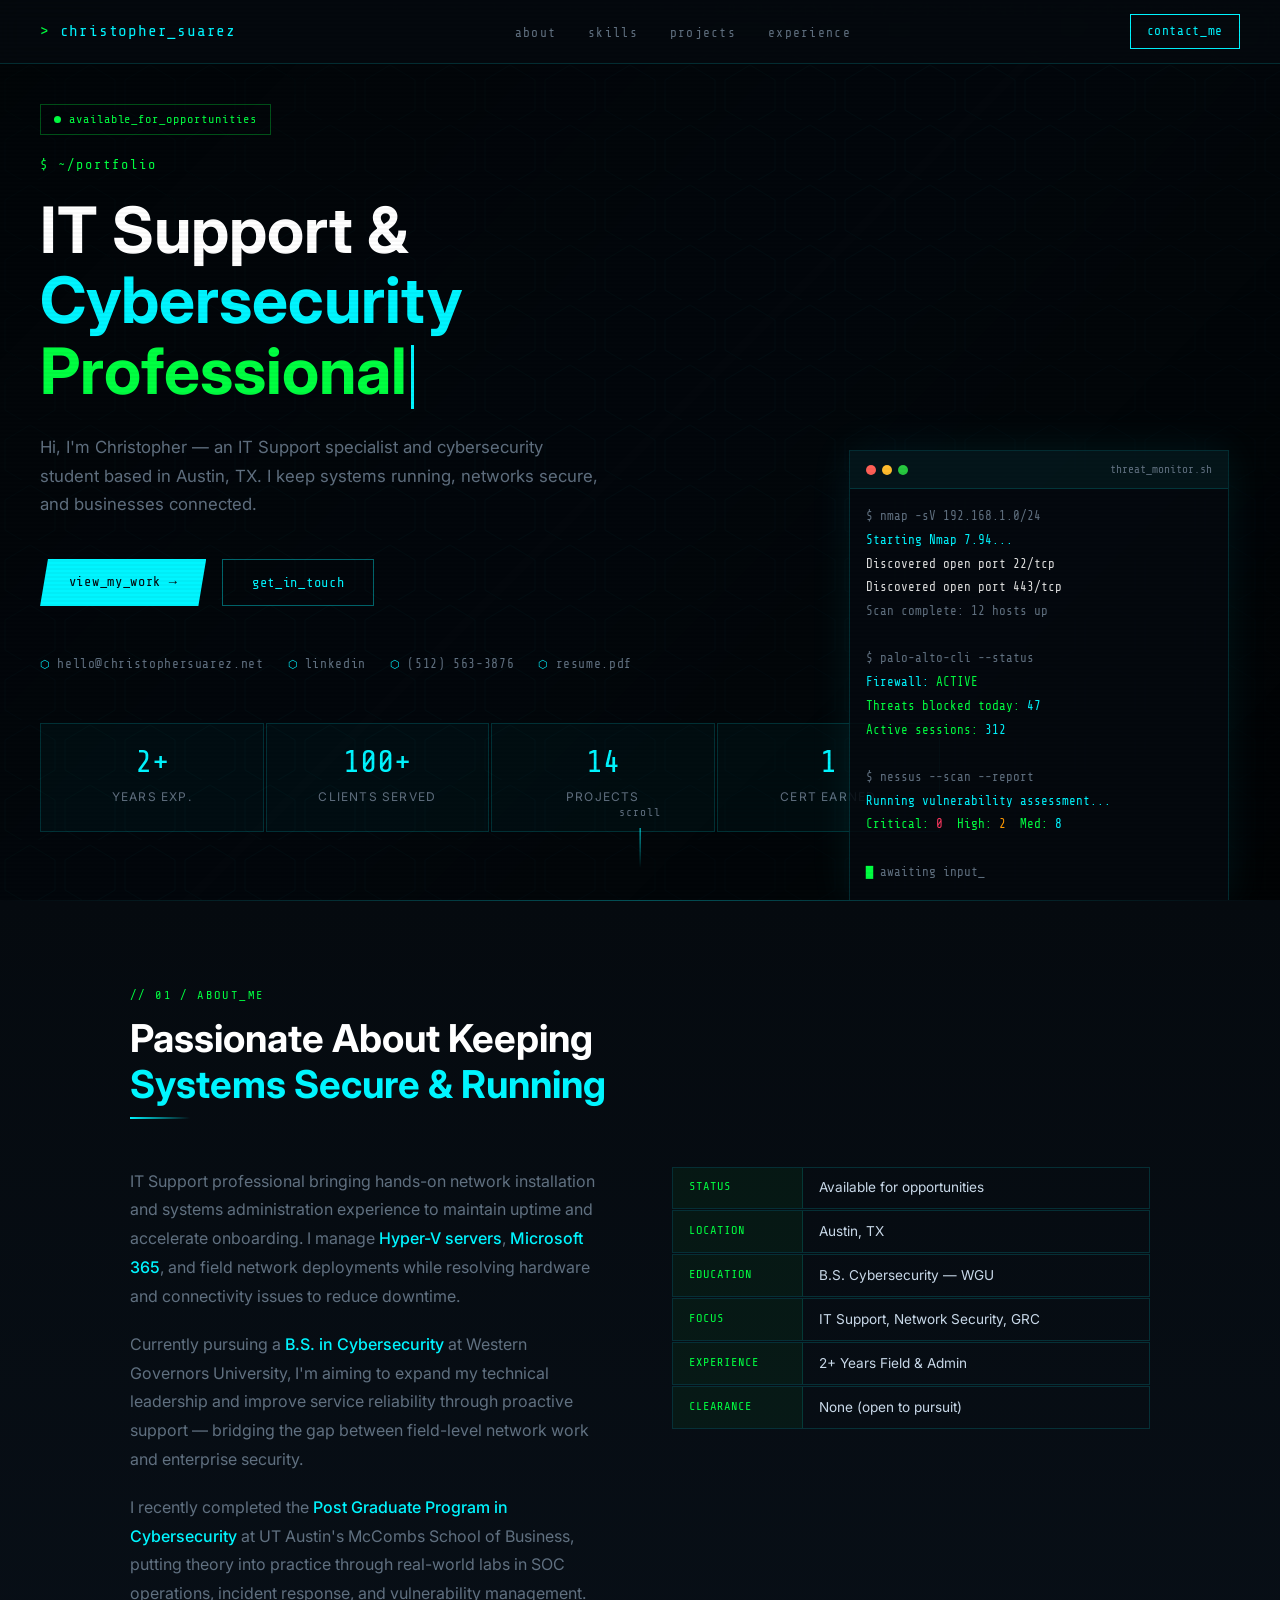
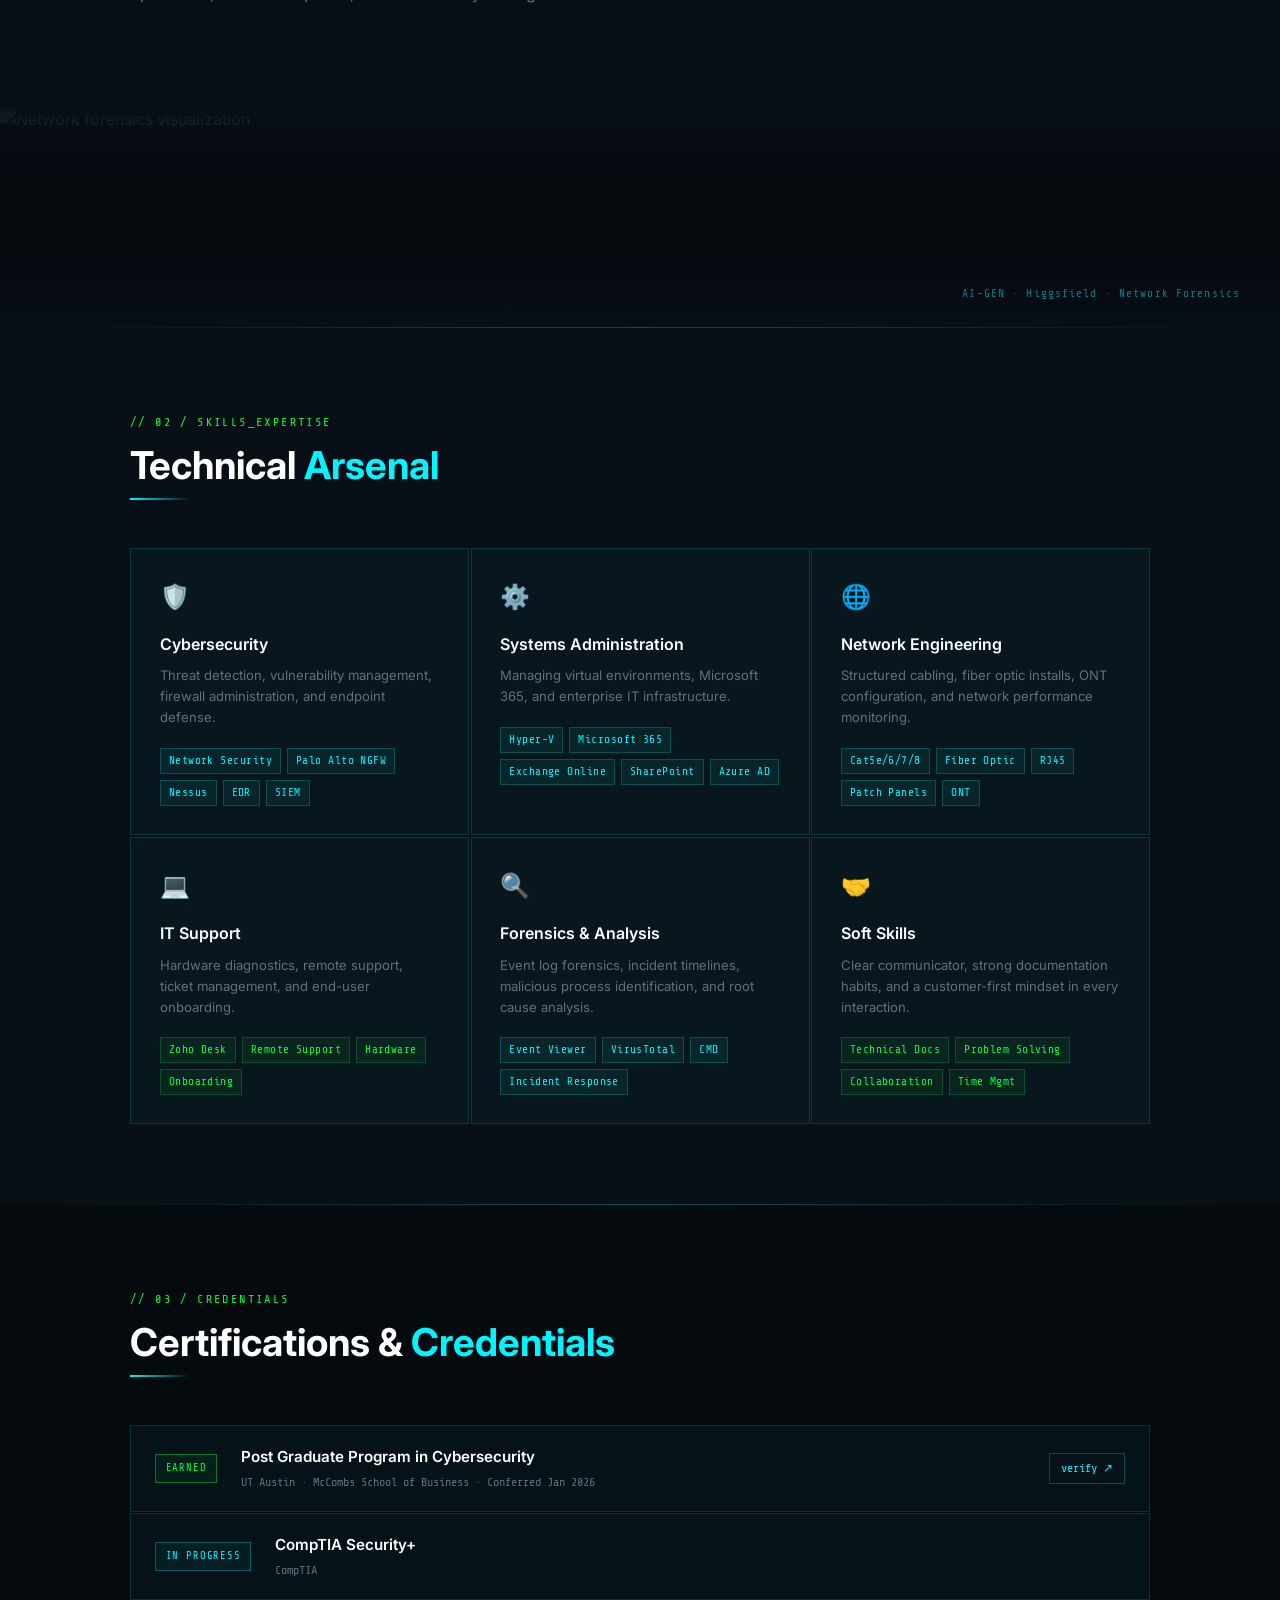
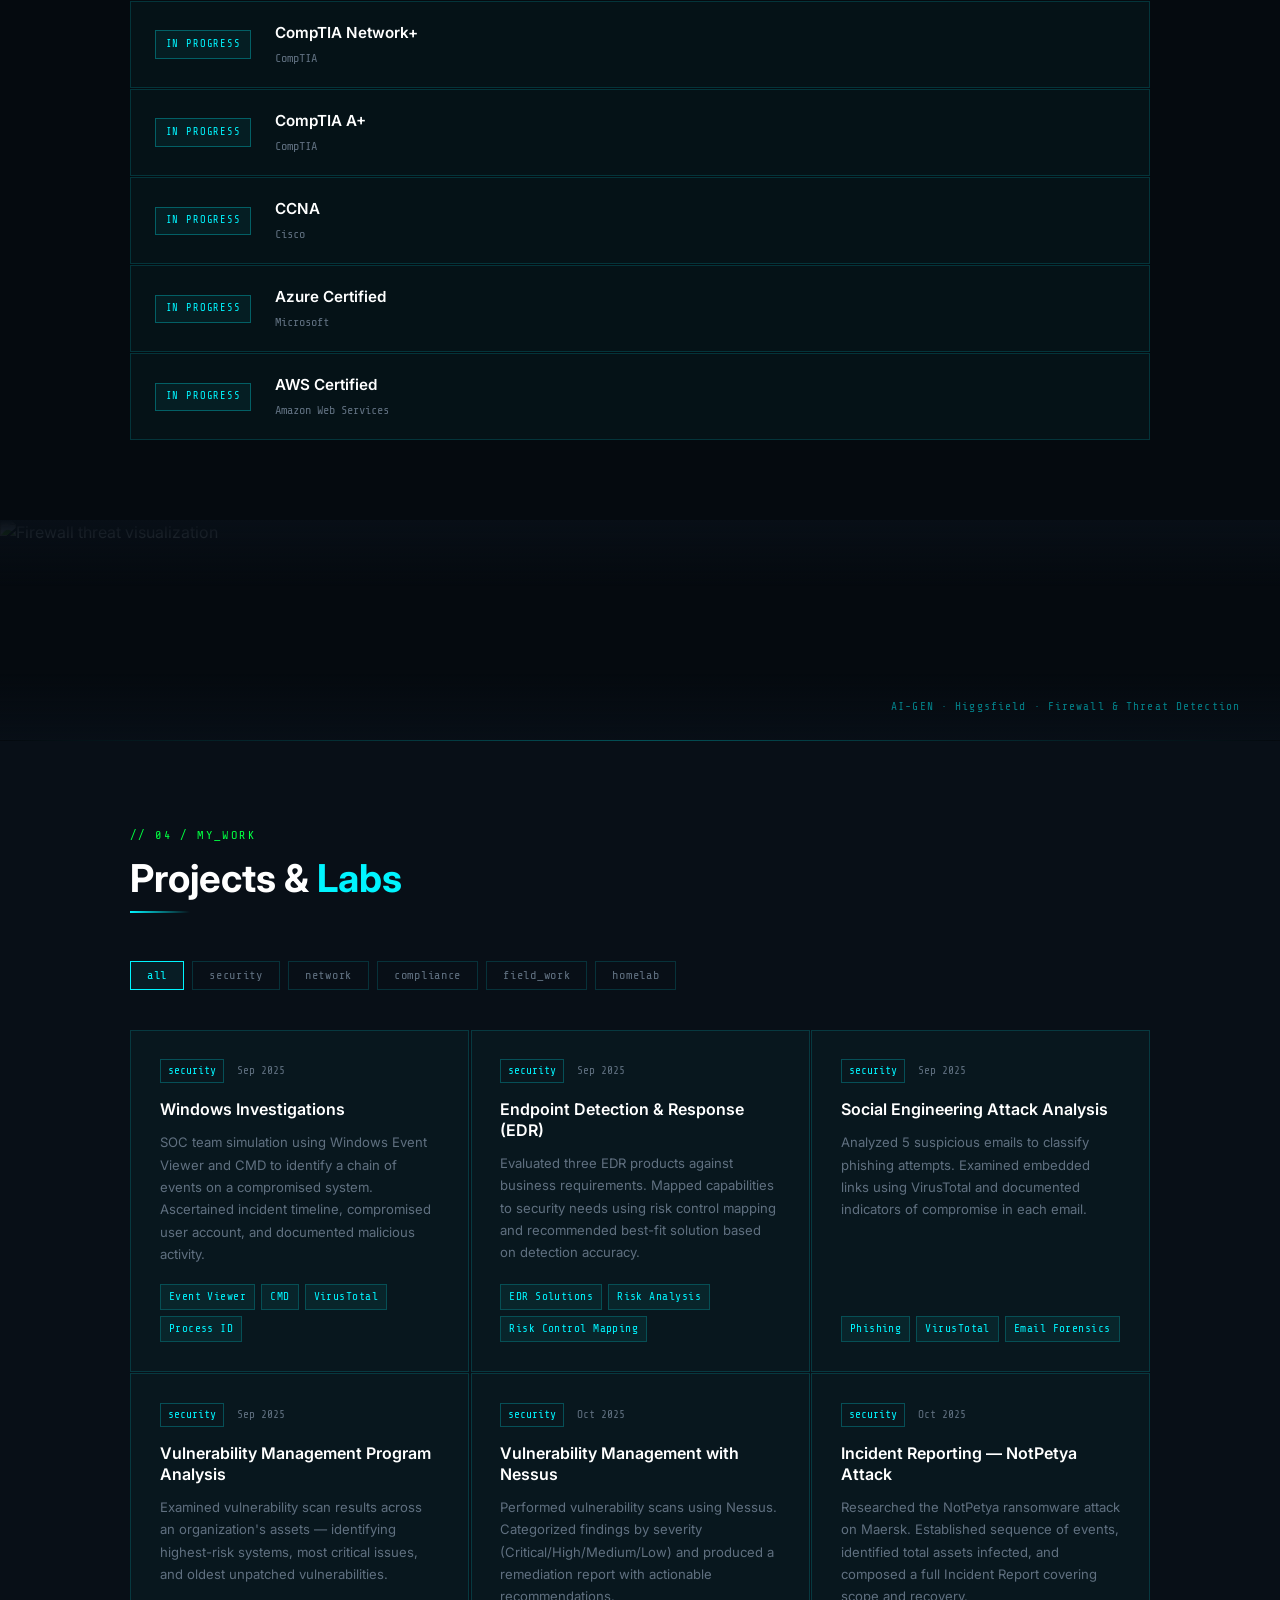
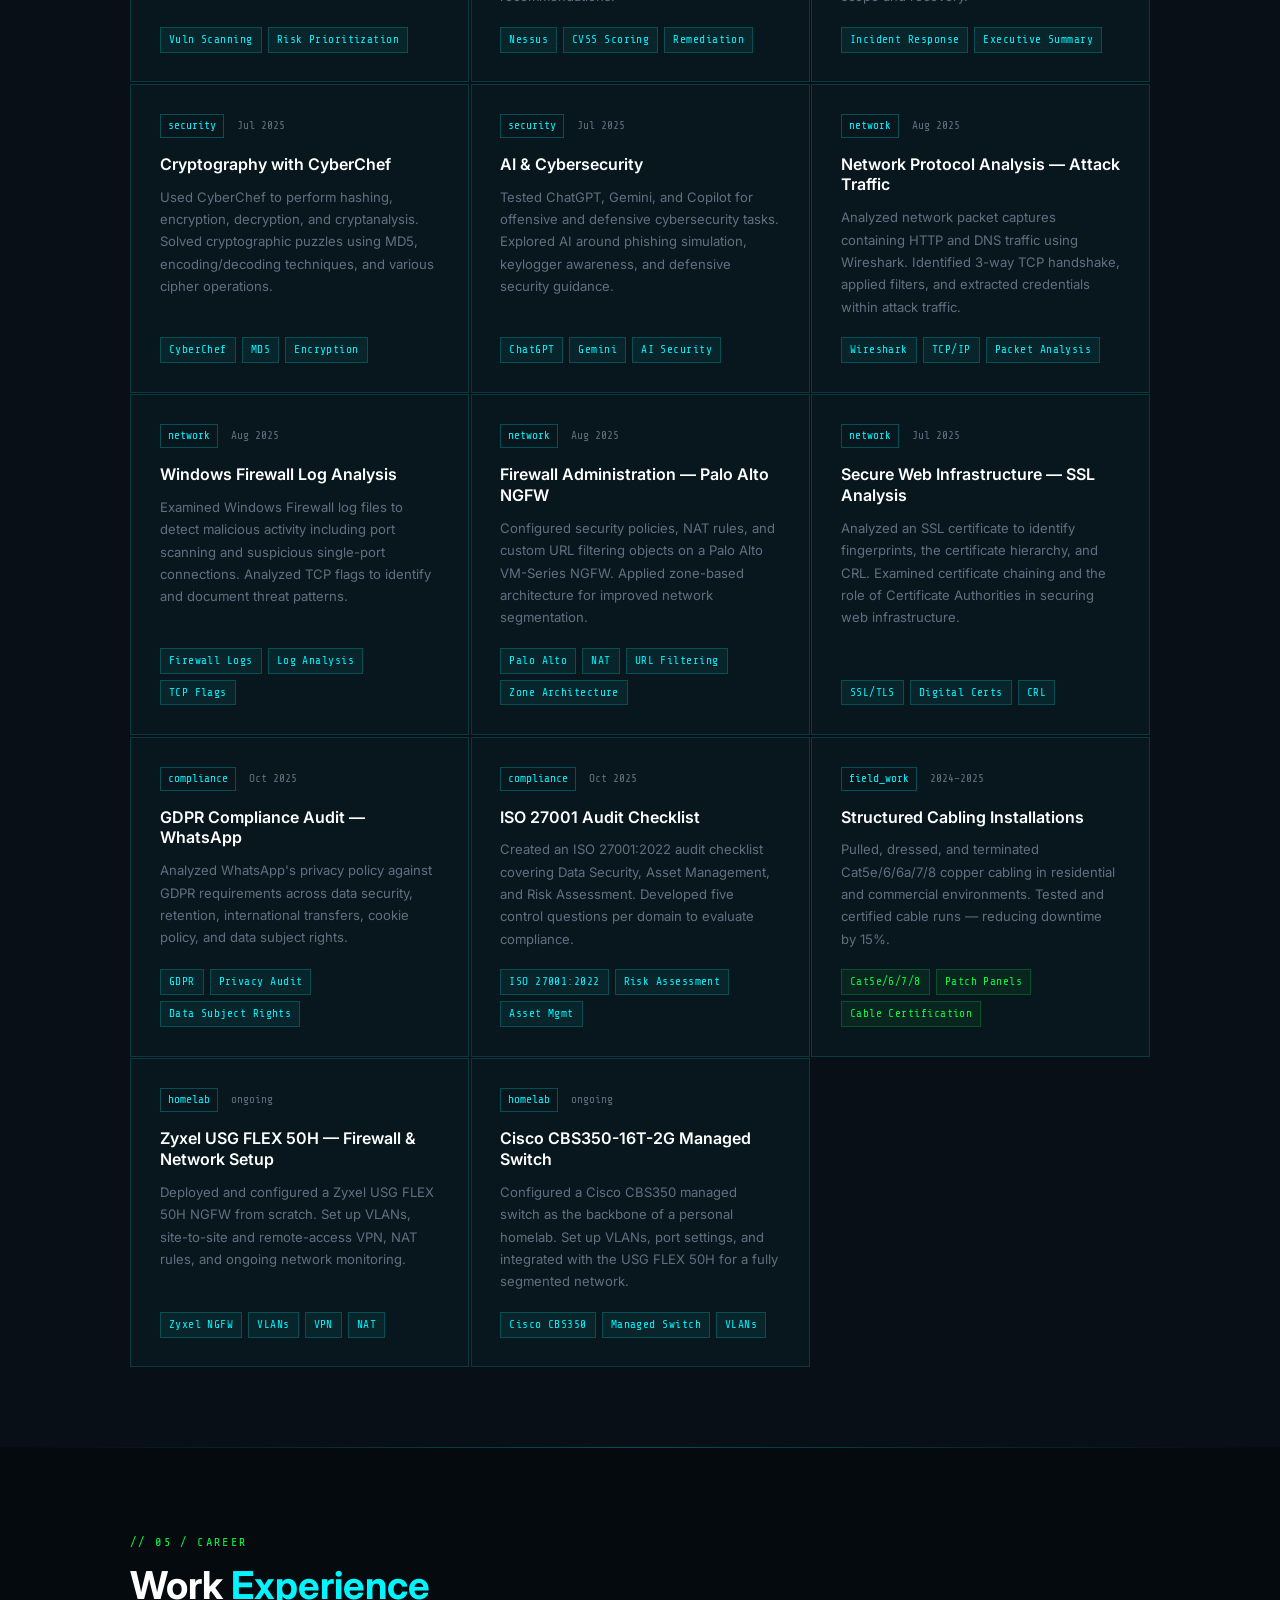
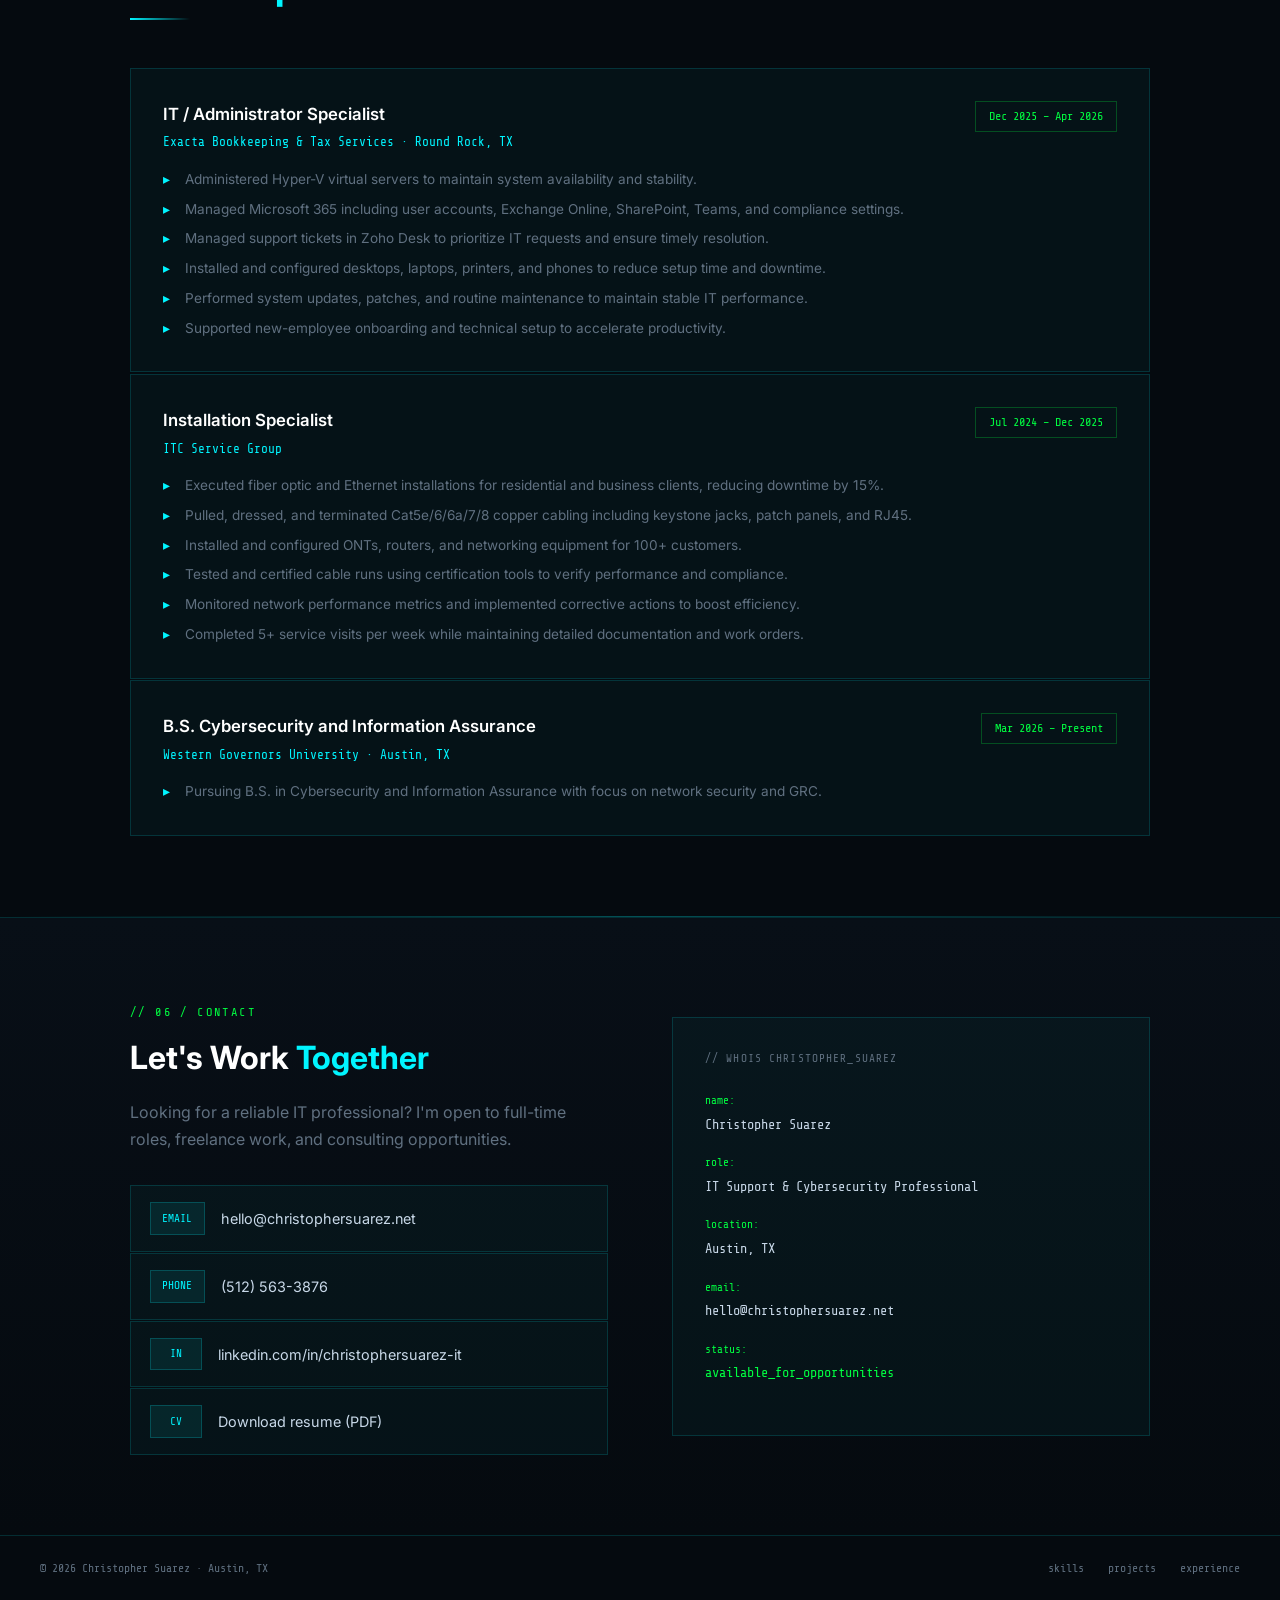
==== index.html @ 05ad4696 "Update contact info: new LinkedIn, hello@ email, phone, add resume PDF Co-Authored-By: Claude Opus 5" ====
<!DOCTYPE html>
<html lang="en">
<head>
  <meta charset="UTF-8" />
  <meta name="viewport" content="width=device-width, initial-scale=1.0" />
  <title>Christopher Suarez — IT &amp; Cybersecurity Portfolio</title>
  <link rel="preconnect" href="https://fonts.googleapis.com" />
  <link rel="preconnect" href="https://fonts.gstatic.com" crossorigin />
  <link href="https://fonts.googleapis.com/css2?family=Share+Tech+Mono&family=Inter:wght@300;400;500;600;700&display=swap" rel="stylesheet" />
  <style>
    *, *::before, *::after { box-sizing: border-box; margin: 0; padding: 0; }

    :root {
      --cyan: #00f5ff;
      --green: #00ff41;
      --red: #ff3860;
      --bg: #050a0f;
      --bg2: #080f17;
      --bg3: #0d1b2a;
      --card: rgba(0,245,255,0.03);
      --border: rgba(0,245,255,0.15);
      --border-glow: rgba(0,245,255,0.4);
      --text: #c8d8e8;
      --text-dim: #607080;
      --mono: 'Share Tech Mono', monospace;
      --sans: 'Inter', sans-serif;
    }

    html { scroll-behavior: smooth; }
    body { background: var(--bg); color: var(--text); font-family: var(--sans); line-height: 1.6; overflow-x: hidden; }

    #matrix-canvas { position: fixed; top: 0; left: 0; width: 100%; height: 100%; z-index: 0; opacity: 0.045; pointer-events: none; }

    body::after {
      content: '';
      position: fixed;
      inset: 0;
      background: repeating-linear-gradient(0deg, transparent, transparent 2px, rgba(0,0,0,0.03) 2px, rgba(0,0,0,0.03) 4px);
      pointer-events: none;
      z-index: 9999;
    }

    nav {
      position: fixed; top: 0; left: 0; right: 0; z-index: 100;
      display: flex; align-items: center; justify-content: space-between;
      padding: 0 2.5rem; height: 64px;
      background: rgba(5,10,15,0.85); backdrop-filter: blur(12px);
      border-bottom: 1px solid var(--border);
    }
    .nav-logo { font-family: var(--mono); font-size: 1rem; color: var(--cyan); text-decoration: none; letter-spacing: 0.05em; }
    .nav-logo::before { content: '> '; color: var(--green); }
    .nav-links { display: flex; gap: 2rem; list-style: none; }
    .nav-links a { font-family: var(--mono); font-size: 0.8rem; color: var(--text-dim); text-decoration: none; letter-spacing: 0.1em; transition: color 0.2s; }
    .nav-links a:hover { color: var(--cyan); }
    .nav-cta { font-family: var(--mono); font-size: 0.8rem; color: var(--cyan); border: 1px solid var(--cyan); padding: 0.4rem 1rem; text-decoration: none; transition: all 0.2s; letter-spacing: 0.05em; }
    .nav-cta:hover { background: rgba(0,245,255,0.1); box-shadow: 0 0 16px rgba(0,245,255,0.3); }

    .status-badge { display: inline-flex; align-items: center; gap: 0.5rem; font-family: var(--mono); font-size: 0.75rem; color: var(--green); border: 1px solid rgba(0,255,65,0.3); padding: 0.3rem 0.8rem; letter-spacing: 0.08em; margin-bottom: 1.2rem; }
    .status-dot { width: 7px; height: 7px; border-radius: 50%; background: var(--green); animation: pulse-green 2s infinite; }
    @keyframes pulse-green { 0%,100% { box-shadow: 0 0 0 0 rgba(0,255,65,0.7); } 50% { box-shadow: 0 0 0 6px rgba(0,255,65,0); } }

    .hero {
      position: relative; min-height: 100vh;
      display: flex; flex-direction: column; justify-content: center;
      padding: 100px 2.5rem 4rem; overflow: hidden; z-index: 1;
    }
    .hero-bg {
      position: absolute; inset: 0;
      background-image: url('https://d8j0ntlcm91z4.cloudfront.net/user_3F6H0myTOvY8y7sKel8oxzYAQbZ/hf_20260613_221251_6d0f8feb-7bb3-41f3-86b2-92da1f0f8b6d_min.webp');
      background-size: cover; background-position: center;
      filter: brightness(0.22) saturate(1.4); z-index: -1;
    }
    .hero-bg::after { content: ''; position: absolute; inset: 0; background: linear-gradient(135deg, rgba(5,10,15,0.7) 0%, rgba(0,15,30,0.4) 50%, rgba(5,10,15,0.9) 100%); }
    .hero::before {
      content: ''; position: absolute; inset: 0;
      background-image: url("data:image/svg+xml,%3Csvg width='60' height='60' xmlns='http://www.w3.org/2000/svg'%3E%3Cpath d='M30 5 L55 20 L55 50 L30 65 L5 50 L5 20 Z' fill='none' stroke='rgba(0,245,255,0.04)' stroke-width='1'/%3E%3C/svg%3E");
      background-size: 60px 60px; z-index: -1; pointer-events: none;
    }
    .hero-content { max-width: 900px; }
    .hero-pre { font-family: var(--mono); font-size: 0.85rem; color: var(--green); letter-spacing: 0.15em; margin-bottom: 1.2rem; }
    .hero-pre::before { content: '$ '; }
    .hero h1 { font-size: clamp(2.4rem, 5vw, 4.2rem); font-weight: 700; line-height: 1.1; margin-bottom: 1.5rem; color: #fff; }
    .hero h1 .accent { color: var(--cyan); }
    .hero h1 .accent2 { color: var(--green); }
    .cursor { display: inline-block; width: 3px; height: 1em; background: var(--cyan); vertical-align: middle; margin-left: 4px; animation: blink 1s step-end infinite; }
    @keyframes blink { 50% { opacity: 0; } }
    .hero-sub { font-size: 1.05rem; color: var(--text-dim); max-width: 560px; margin-bottom: 2.5rem; line-height: 1.7; }
    .hero-actions { display: flex; gap: 1rem; flex-wrap: wrap; margin-bottom: 3rem; }
    .btn-primary { display: inline-block; font-family: var(--mono); font-size: 0.85rem; color: var(--bg); background: var(--cyan); padding: 0.75rem 1.8rem; text-decoration: none; letter-spacing: 0.05em; transition: all 0.2s; clip-path: polygon(8px 0%, 100% 0%, calc(100% - 8px) 100%, 0% 100%); }
    .btn-primary:hover { background: #fff; box-shadow: 0 0 24px rgba(0,245,255,0.6); }
    .btn-secondary { display: inline-block; font-family: var(--mono); font-size: 0.85rem; color: var(--cyan); border: 1px solid var(--border-glow); padding: 0.75rem 1.8rem; text-decoration: none; letter-spacing: 0.05em; transition: all 0.2s; }
    .btn-secondary:hover { background: rgba(0,245,255,0.08); border-color: var(--cyan); box-shadow: 0 0 16px rgba(0,245,255,0.2); }
    .hero-contacts { display: flex; gap: 1.5rem; flex-wrap: wrap; }
    .hero-contacts a { font-family: var(--mono); font-size: 0.8rem; color: var(--text-dim); text-decoration: none; transition: color 0.2s; letter-spacing: 0.05em; }
    .hero-contacts a::before { content: '⬡ '; color: var(--cyan); font-size: 0.7rem; }
    .hero-contacts a:hover { color: var(--cyan); }

    .hero-terminal { position: absolute; right: 4%; top: 50%; transform: translateY(-50%); width: 380px; background: rgba(5,10,15,0.88); border: 1px solid var(--border); box-shadow: 0 0 40px rgba(0,245,255,0.08); font-family: var(--mono); font-size: 0.78rem; overflow: hidden; }
    .terminal-header { display: flex; align-items: center; gap: 6px; padding: 0.6rem 1rem; background: rgba(0,245,255,0.05); border-bottom: 1px solid var(--border); }
    .t-dot { width: 10px; height: 10px; border-radius: 50%; }
    .t-dot.red { background: #ff5f56; }
    .t-dot.yellow { background: #ffbd2e; }
    .t-dot.green { background: #27c93f; }
    .terminal-title { margin-left: auto; color: var(--text-dim); font-size: 0.7rem; }
    .terminal-body { padding: 1rem; color: var(--green); line-height: 1.9; }
    .terminal-body .dim { color: var(--text-dim); }
    .terminal-body .cyan { color: var(--cyan); }
    .terminal-body .white { color: #e0e0e0; }
    .terminal-body .red { color: var(--red); }

    .stats-row { display: flex; gap: 2px; margin: 3rem 0 0; }
    .stat { flex: 1; background: var(--card); border: 1px solid var(--border); padding: 1.4rem 1.2rem; text-align: center; position: relative; overflow: hidden; transition: all 0.3s; }
    .stat::before { content: ''; position: absolute; top: 0; left: 0; right: 0; height: 2px; background: var(--cyan); transform: scaleX(0); transition: transform 0.3s; }
    .stat:hover { border-color: var(--border-glow); box-shadow: 0 0 20px rgba(0,245,255,0.08); }
    .stat:hover::before { transform: scaleX(1); }
    .stat-num { font-family: var(--mono); font-size: 2rem; color: var(--cyan); display: block; line-height: 1; margin-bottom: 0.3rem; }
    .stat-label { font-size: 0.75rem; color: var(--text-dim); text-transform: uppercase; letter-spacing: 0.1em; }

    .scroll-hint { position: absolute; bottom: 2rem; left: 50%; transform: translateX(-50%); display: flex; flex-direction: column; align-items: center; gap: 6px; color: var(--text-dim); font-family: var(--mono); font-size: 0.7rem; letter-spacing: 0.1em; animation: float 2s ease-in-out infinite; }
    .scroll-hint::after { content: ''; width: 1px; height: 40px; background: linear-gradient(to bottom, var(--cyan), transparent); }
    @keyframes float { 0%,100% { transform: translateX(-50%) translateY(0); } 50% { transform: translateX(-50%) translateY(-6px); } }

    section { position: relative; z-index: 1; }
    .section-inner { max-width: 1100px; margin: 0 auto; padding: 5rem 2.5rem; }
    .section-label { display: inline-block; font-family: var(--mono); font-size: 0.75rem; color: var(--green); letter-spacing: 0.2em; text-transform: uppercase; margin-bottom: 0.6rem; }
    .section-label::before { content: '// '; }
    h2.section-title { font-size: clamp(1.8rem, 3vw, 2.6rem); font-weight: 700; color: #fff; margin-bottom: 0.6rem; line-height: 1.2; }
    h2.section-title .hl { color: var(--cyan); }
    .section-divider { width: 60px; height: 2px; background: linear-gradient(to right, var(--cyan), transparent); margin-bottom: 3rem; }
    .glow-line { height: 1px; background: linear-gradient(to right, transparent, var(--cyan), transparent); opacity: 0.3; }

    #about { background: linear-gradient(180deg, var(--bg) 0%, var(--bg2) 100%); }
    .about-grid { display: grid; grid-template-columns: 1fr 1fr; gap: 4rem; align-items: start; }
    .about-text p { color: var(--text-dim); margin-bottom: 1.2rem; line-height: 1.8; }
    .about-text p strong { color: var(--cyan); font-weight: 500; }
    .about-side { display: flex; flex-direction: column; gap: 1px; }
    .info-row { display: flex; border: 1px solid var(--border); overflow: hidden; transition: border-color 0.2s; }
    .info-row:hover { border-color: rgba(0,245,255,0.35); }
    .info-key { font-family: var(--mono); font-size: 0.75rem; color: var(--green); background: rgba(0,255,65,0.05); padding: 0.6rem 1rem; min-width: 130px; border-right: 1px solid var(--border); letter-spacing: 0.08em; }
    .info-val { font-size: 0.85rem; color: var(--text); padding: 0.6rem 1rem; }

    #skills { background: var(--bg2); }
    .skills-grid { display: grid; grid-template-columns: repeat(auto-fill, minmax(300px, 1fr)); gap: 1.5px; }
    .skill-card { background: var(--card); border: 1px solid var(--border); padding: 1.8rem; position: relative; overflow: hidden; transition: all 0.3s; cursor: default; }
    .skill-card:hover { border-color: rgba(0,245,255,0.35); box-shadow: 0 0 30px rgba(0,245,255,0.06); }
    .skill-icon { font-size: 1.5rem; margin-bottom: 1rem; display: block; }
    .skill-title { font-size: 1rem; font-weight: 600; color: #fff; margin-bottom: 0.5rem; }
    .skill-desc { font-size: 0.82rem; color: var(--text-dim); margin-bottom: 1.2rem; line-height: 1.6; }
    .tag-row { display: flex; flex-wrap: wrap; gap: 6px; }
    .tag { font-family: var(--mono); font-size: 0.7rem; color: var(--cyan); background: rgba(0,245,255,0.06); border: 1px solid rgba(0,245,255,0.2); padding: 3px 8px; letter-spacing: 0.04em; transition: all 0.2s; }
    .tag:hover { background: rgba(0,245,255,0.15); border-color: var(--cyan); }
    .tag.green { color: var(--green); background: rgba(0,255,65,0.06); border-color: rgba(0,255,65,0.2); }

    #certs { background: var(--bg); }
    .cert-list { display: flex; flex-direction: column; gap: 1px; }
    .cert-item { display: flex; align-items: center; gap: 1.5rem; background: var(--card); border: 1px solid var(--border); padding: 1.2rem 1.5rem; transition: all 0.2s; }
    .cert-item:hover { border-color: rgba(0,245,255,0.35); }
    .cert-badge { font-family: var(--mono); font-size: 0.65rem; padding: 0.3rem 0.6rem; border: 1px solid; letter-spacing: 0.08em; white-space: nowrap; }
    .cert-badge.earned { color: var(--green); border-color: rgba(0,255,65,0.4); background: rgba(0,255,65,0.06); }
    .cert-badge.progress { color: var(--cyan); border-color: rgba(0,245,255,0.3); background: rgba(0,245,255,0.05); }
    .cert-info { flex: 1; }
    .cert-name { font-size: 0.95rem; font-weight: 600; color: #fff; margin-bottom: 0.2rem; }
    .cert-issuer { font-family: var(--mono); font-size: 0.75rem; color: var(--text-dim); }
    .cert-link { font-family: var(--mono); font-size: 0.75rem; color: var(--cyan); text-decoration: none; border: 1px solid rgba(0,245,255,0.25); padding: 0.3rem 0.7rem; transition: all 0.2s; white-space: nowrap; }
    .cert-link:hover { background: rgba(0,245,255,0.1); box-shadow: 0 0 10px rgba(0,245,255,0.2); }

    #projects { background: var(--bg2); }
    .project-filters { display: flex; gap: 0.5rem; flex-wrap: wrap; margin-bottom: 2.5rem; }
    .filter-btn { font-family: var(--mono); font-size: 0.75rem; color: var(--text-dim); background: transparent; border: 1px solid var(--border); padding: 0.4rem 1rem; cursor: pointer; transition: all 0.2s; letter-spacing: 0.06em; }
    .filter-btn.active, .filter-btn:hover { color: var(--cyan); border-color: var(--cyan); background: rgba(0,245,255,0.06); }
    .projects-grid { display: grid; grid-template-columns: repeat(auto-fill, minmax(320px, 1fr)); gap: 1.5px; }
    .project-card { background: var(--card); border: 1px solid var(--border); padding: 1.8rem; display: flex; flex-direction: column; position: relative; overflow: hidden; transition: all 0.3s; }
    .project-card::after { content: ''; position: absolute; top: 0; left: 0; right: 0; height: 3px; background: linear-gradient(to right, var(--cyan), var(--green)); transform: scaleX(0); transform-origin: left; transition: transform 0.3s; }
    .project-card:hover { border-color: rgba(0,245,255,0.35); box-shadow: 0 8px 32px rgba(0,0,0,0.4), 0 0 20px rgba(0,245,255,0.05); transform: translateY(-2px); }
    .project-card:hover::after { transform: scaleX(1); }
    .project-meta { font-family: var(--mono); font-size: 0.7rem; color: var(--text-dim); margin-bottom: 1rem; display: flex; gap: 0.8rem; align-items: center; }
    .project-meta .cat { color: var(--cyan); border: 1px solid rgba(0,245,255,0.25); padding: 2px 7px; }
    .project-title { font-size: 1rem; font-weight: 600; color: #fff; margin-bottom: 0.7rem; line-height: 1.3; }
    .project-desc { font-size: 0.82rem; color: var(--text-dim); line-height: 1.7; flex: 1; margin-bottom: 1.2rem; }

    #experience { background: var(--bg); }
    .exp-list { display: flex; flex-direction: column; gap: 1.5px; }
    .exp-item { background: var(--card); border: 1px solid var(--border); padding: 2rem; transition: all 0.3s; }
    .exp-item:hover { border-color: rgba(0,245,255,0.3); }
    .exp-header { display: flex; justify-content: space-between; align-items: flex-start; gap: 1rem; margin-bottom: 1rem; flex-wrap: wrap; }
    .exp-role { font-size: 1.05rem; font-weight: 600; color: #fff; margin-bottom: 0.3rem; }
    .exp-company { font-family: var(--mono); font-size: 0.8rem; color: var(--cyan); }
    .exp-period { font-family: var(--mono); font-size: 0.75rem; color: var(--green); border: 1px solid rgba(0,255,65,0.25); padding: 0.3rem 0.8rem; white-space: nowrap; }
    .exp-bullets { list-style: none; display: flex; flex-direction: column; gap: 0.5rem; }
    .exp-bullets li { font-size: 0.85rem; color: var(--text-dim); padding-left: 1.4rem; position: relative; line-height: 1.6; }
    .exp-bullets li::before { content: '▸'; position: absolute; left: 0; color: var(--cyan); }

    #contact { background: linear-gradient(180deg, var(--bg2) 0%, var(--bg) 100%); border-top: 1px solid var(--border); }
    .contact-inner { display: grid; grid-template-columns: 1fr 1fr; gap: 4rem; align-items: center; }
    .contact-left h2 { font-size: 2rem; font-weight: 700; color: #fff; margin-bottom: 1rem; }
    .contact-left p { color: var(--text-dim); line-height: 1.7; margin-bottom: 2rem; }
    .contact-links { display: flex; flex-direction: column; gap: 1px; }
    .contact-link { display: flex; align-items: center; gap: 1rem; background: var(--card); border: 1px solid var(--border); padding: 1rem 1.2rem; text-decoration: none; color: var(--text); transition: all 0.2s; }
    .contact-link:hover { border-color: rgba(0,245,255,0.4); color: var(--cyan); background: rgba(0,245,255,0.04); }
    .contact-link-icon { font-family: var(--mono); font-size: 0.7rem; color: var(--cyan); background: rgba(0,245,255,0.08); border: 1px solid rgba(0,245,255,0.2); padding: 0.4rem 0.7rem; min-width: 52px; text-align: center; }
    .contact-link-text { font-size: 0.9rem; }
    .contact-right { background: var(--card); border: 1px solid var(--border); padding: 2rem; font-family: var(--mono); }
    .contact-right .cr-label { font-size: 0.7rem; color: var(--text-dim); letter-spacing: 0.1em; margin-bottom: 1.5rem; text-transform: uppercase; }
    .contact-right .cr-item { margin-bottom: 1.2rem; }
    .contact-right .cr-key { font-size: 0.7rem; color: var(--green); margin-bottom: 0.2rem; }
    .contact-right .cr-val { font-size: 0.85rem; color: var(--text); word-break: break-all; }

    footer { border-top: 1px solid var(--border); padding: 1.5rem 2.5rem; display: flex; justify-content: space-between; align-items: center; font-family: var(--mono); font-size: 0.72rem; color: var(--text-dim); position: relative; z-index: 1; flex-wrap: wrap; gap: 1rem; }
    .footer-links { display: flex; gap: 1.5rem; }
    .footer-links a { color: var(--text-dim); text-decoration: none; transition: color 0.2s; }
    .footer-links a:hover { color: var(--cyan); }

    @keyframes fadeUp { from { opacity: 0; transform: translateY(24px); } to { opacity: 1; transform: translateY(0); } }
    .fade-up { animation: fadeUp 0.6s ease both; }
    .delay-1 { animation-delay: 0.1s; }
    .delay-2 { animation-delay: 0.2s; }
    .delay-3 { animation-delay: 0.35s; }
    .delay-4 { animation-delay: 0.5s; }

    ::-webkit-scrollbar { width: 6px; }
    ::-webkit-scrollbar-track { background: var(--bg); }
    ::-webkit-scrollbar-thumb { background: rgba(0,245,255,0.2); border-radius: 3px; }
    ::-webkit-scrollbar-thumb:hover { background: rgba(0,245,255,0.4); }

    @media (max-width: 900px) {
      .hero-terminal { display: none; }
      .about-grid { grid-template-columns: 1fr; gap: 2rem; }
      .contact-inner { grid-template-columns: 1fr; gap: 2rem; }
      .nav-links { display: none; }
    }
  </style>
</head>
<body>

<canvas id="matrix-canvas"></canvas>

<nav>
  <a href="#" class="nav-logo">christopher_suarez</a>
  <ul class="nav-links">
    <li><a href="#about">about</a></li>
    <li><a href="#skills">skills</a></li>
    <li><a href="#projects">projects</a></li>
    <li><a href="#experience">experience</a></li>
  </ul>
  <a href="#contact" class="nav-cta">contact_me</a>
</nav>

<section class="hero">
  <div class="hero-bg"></div>
  <div class="hero-content">
    <div class="status-badge fade-up"><span class="status-dot"></span>available_for_opportunities</div>
    <p class="hero-pre fade-up delay-1">~/portfolio</p>
    <h1 class="fade-up delay-2">IT Support &amp;<br><span class="accent">Cybersecurity</span><br><span class="accent2">Professional</span><span class="cursor"></span></h1>
    <p class="hero-sub fade-up delay-3">Hi, I'm Christopher — an IT Support specialist and cybersecurity student based in Austin, TX. I keep systems running, networks secure, and businesses connected.</p>
    <div class="hero-actions fade-up delay-4">
      <a href="#projects" class="btn-primary">view_my_work →</a>
      <a href="#contact" class="btn-secondary">get_in_touch</a>
    </div>
    <div class="hero-contacts fade-up delay-4">
      <a href="mailto:hello@christophersuarez.net">hello@christophersuarez.net</a>
      <a href="https://linkedin.com/in/christophersuarez-it">linkedin</a>
      <a href="tel:+15125633876">(512) 563-3876</a>
      <a href="Christopher-Suarez-Resume.pdf" target="_blank">resume.pdf</a>
    </div>
    <div class="stats-row fade-up delay-4">
      <div class="stat"><span class="stat-num">2+</span><span class="stat-label">Years Exp.</span></div>
      <div class="stat"><span class="stat-num">100+</span><span class="stat-label">Clients Served</span></div>
      <div class="stat"><span class="stat-num">14</span><span class="stat-label">Projects</span></div>
      <div class="stat"><span class="stat-num">1</span><span class="stat-label">Cert Earned</span></div>
    </div>
  </div>

  <div class="hero-terminal fade-up delay-3">
    <div class="terminal-header">
      <span class="t-dot red"></span><span class="t-dot yellow"></span><span class="t-dot green"></span>
      <span class="terminal-title">threat_monitor.sh</span>
    </div>
    <div class="terminal-body">
      <div class="dim">$ nmap -sV 192.168.1.0/24</div>
      <div class="cyan">Starting Nmap 7.94...</div>
      <div class="white">Discovered open port 22/tcp</div>
      <div class="white">Discovered open port 443/tcp</div>
      <div class="dim">Scan complete: 12 hosts up</div>
      <br>
      <div class="dim">$ palo-alto-cli --status</div>
      <div class="cyan">Firewall: <span style="color:var(--green)">ACTIVE</span></div>
      <div>Threats blocked today: <span class="cyan">47</span></div>
      <div>Active sessions: <span class="cyan">312</span></div>
      <br>
      <div class="dim">$ nessus --scan --report</div>
      <div class="cyan">Running vulnerability assessment...</div>
      <div>Critical: <span class="red">0</span> &nbsp;High: <span style="color:#ff9800">2</span> &nbsp;Med: <span class="cyan">8</span></div>
      <br>
      <div style="color:var(--green)">█<span class="dim"> awaiting input_</span></div>
    </div>
  </div>

  <div class="scroll-hint">scroll</div>
</section>

<div class="glow-line"></div>

<section id="about">
  <div class="section-inner">
    <span class="section-label">01 / about_me</span>
    <h2 class="section-title">Passionate About Keeping<br><span class="hl">Systems Secure &amp; Running</span></h2>
    <div class="section-divider"></div>
    <div class="about-grid">
      <div class="about-text">
        <p>IT Support professional bringing hands-on network installation and systems administration experience to maintain uptime and accelerate onboarding. I manage <strong>Hyper-V servers</strong>, <strong>Microsoft 365</strong>, and field network deployments while resolving hardware and connectivity issues to reduce downtime.</p>
        <p>Currently pursuing a <strong>B.S. in Cybersecurity</strong> at Western Governors University, I'm aiming to expand my technical leadership and improve service reliability through proactive support — bridging the gap between field-level network work and enterprise security.</p>
        <p>I recently completed the <strong>Post Graduate Program in Cybersecurity</strong> at UT Austin's McCombs School of Business, putting theory into practice through real-world labs in SOC operations, incident response, and vulnerability management.</p>
      </div>
      <div class="about-side">
        <div class="info-row"><span class="info-key">STATUS</span><span class="info-val">Available for opportunities</span></div>
        <div class="info-row"><span class="info-key">LOCATION</span><span class="info-val">Austin, TX</span></div>
        <div class="info-row"><span class="info-key">EDUCATION</span><span class="info-val">B.S. Cybersecurity — WGU</span></div>
        <div class="info-row"><span class="info-key">FOCUS</span><span class="info-val">IT Support, Network Security, GRC</span></div>
        <div class="info-row"><span class="info-key">EXPERIENCE</span><span class="info-val">2+ Years Field &amp; Admin</span></div>
        <div class="info-row"><span class="info-key">CLEARANCE</span><span class="info-val">None (open to pursuit)</span></div>
      </div>
    </div>
  </div>
</section>

<!-- AI-GENERATED IMAGE ACCENT STRIP -->
<div style="position:relative;z-index:1;height:220px;overflow:hidden;">
  <img src="https://d8j0ntlcm91z4.cloudfront.net/user_3F6H0myTOvY8y7sKel8oxzYAQbZ/hf_20260613_221323_d515a362-e128-46a1-8b13-4c85dee6adbe_min.webp" alt="Network forensics visualization" style="width:100%;height:100%;object-fit:cover;filter:brightness(0.4) saturate(1.3);" />
  <div style="position:absolute;inset:0;background:linear-gradient(to bottom,var(--bg2) 0%,transparent 30%,transparent 70%,var(--bg2) 100%);"></div>
  <div style="position:absolute;bottom:1.5rem;right:2.5rem;font-family:var(--mono);font-size:0.7rem;color:rgba(0,245,255,0.5);letter-spacing:0.1em;">AI-GEN · Higgsfield · Network Forensics</div>
</div>

<div class="glow-line"></div>

<section id="skills">
  <div class="section-inner">
    <span class="section-label">02 / skills_expertise</span>
    <h2 class="section-title">Technical <span class="hl">Arsenal</span></h2>
    <div class="section-divider"></div>
    <div class="skills-grid">
      <div class="skill-card"><span class="skill-icon">🛡️</span><div class="skill-title">Cybersecurity</div><div class="skill-desc">Threat detection, vulnerability management, firewall administration, and endpoint defense.</div><div class="tag-row"><span class="tag">Network Security</span><span class="tag">Palo Alto NGFW</span><span class="tag">Nessus</span><span class="tag">EDR</span><span class="tag">SIEM</span></div></div>
      <div class="skill-card"><span class="skill-icon">⚙️</span><div class="skill-title">Systems Administration</div><div class="skill-desc">Managing virtual environments, Microsoft 365, and enterprise IT infrastructure.</div><div class="tag-row"><span class="tag">Hyper-V</span><span class="tag">Microsoft 365</span><span class="tag">Exchange Online</span><span class="tag">SharePoint</span><span class="tag">Azure AD</span></div></div>
      <div class="skill-card"><span class="skill-icon">🌐</span><div class="skill-title">Network Engineering</div><div class="skill-desc">Structured cabling, fiber optic installs, ONT configuration, and network performance monitoring.</div><div class="tag-row"><span class="tag">Cat5e/6/7/8</span><span class="tag">Fiber Optic</span><span class="tag">RJ45</span><span class="tag">Patch Panels</span><span class="tag">ONT</span></div></div>
      <div class="skill-card"><span class="skill-icon">💻</span><div class="skill-title">IT Support</div><div class="skill-desc">Hardware diagnostics, remote support, ticket management, and end-user onboarding.</div><div class="tag-row"><span class="tag green">Zoho Desk</span><span class="tag green">Remote Support</span><span class="tag green">Hardware</span><span class="tag green">Onboarding</span></div></div>
      <div class="skill-card"><span class="skill-icon">🔍</span><div class="skill-title">Forensics &amp; Analysis</div><div class="skill-desc">Event log forensics, incident timelines, malicious process identification, and root cause analysis.</div><div class="tag-row"><span class="tag">Event Viewer</span><span class="tag">VirusTotal</span><span class="tag">CMD</span><span class="tag">Incident Response</span></div></div>
      <div class="skill-card"><span class="skill-icon">🤝</span><div class="skill-title">Soft Skills</div><div class="skill-desc">Clear communicator, strong documentation habits, and a customer-first mindset in every interaction.</div><div class="tag-row"><span class="tag green">Technical Docs</span><span class="tag green">Problem Solving</span><span class="tag green">Collaboration</span><span class="tag green">Time Mgmt</span></div></div>
    </div>
  </div>
</section>

<div class="glow-line"></div>

<section id="certs">
  <div class="section-inner">
    <span class="section-label">03 / credentials</span>
    <h2 class="section-title">Certifications &amp; <span class="hl">Credentials</span></h2>
    <div class="section-divider"></div>
    <div class="cert-list">
      <div class="cert-item"><span class="cert-badge earned">EARNED</span><div class="cert-info"><div class="cert-name">Post Graduate Program in Cybersecurity</div><div class="cert-issuer">UT Austin · McCombs School of Business · Conferred Jan 2026</div></div><a href="https://vrfy.digital/v1bzdntz" target="_blank" class="cert-link">verify ↗</a></div>
      <div class="cert-item"><span class="cert-badge progress">IN PROGRESS</span><div class="cert-info"><div class="cert-name">CompTIA Security+</div><div class="cert-issuer">CompTIA</div></div></div>
      <div class="cert-item"><span class="cert-badge progress">IN PROGRESS</span><div class="cert-info"><div class="cert-name">CompTIA Network+</div><div class="cert-issuer">CompTIA</div></div></div>
      <div class="cert-item"><span class="cert-badge progress">IN PROGRESS</span><div class="cert-info"><div class="cert-name">CompTIA A+</div><div class="cert-issuer">CompTIA</div></div></div>
      <div class="cert-item"><span class="cert-badge progress">IN PROGRESS</span><div class="cert-info"><div class="cert-name">CCNA</div><div class="cert-issuer">Cisco</div></div></div>
      <div class="cert-item"><span class="cert-badge progress">IN PROGRESS</span><div class="cert-info"><div class="cert-name">Azure Certified</div><div class="cert-issuer">Microsoft</div></div></div>
      <div class="cert-item"><span class="cert-badge progress">IN PROGRESS</span><div class="cert-info"><div class="cert-name">AWS Certified</div><div class="cert-issuer">Amazon Web Services</div></div></div>
    </div>
  </div>
</section>

<!-- AI-GENERATED IMAGE ACCENT STRIP 2 -->
<div style="position:relative;z-index:1;height:220px;overflow:hidden;">
  <img src="https://d8j0ntlcm91z4.cloudfront.net/user_3F6H0myTOvY8y7sKel8oxzYAQbZ/hf_20260613_221947_2536b364-51b7-4056-b067-d4ba5bafb45c_min.webp" alt="Firewall threat visualization" style="width:100%;height:100%;object-fit:cover;filter:brightness(0.4) saturate(1.3);" />
  <div style="position:absolute;inset:0;background:linear-gradient(to bottom,var(--bg2) 0%,transparent 30%,transparent 70%,var(--bg2) 100%);"></div>
  <div style="position:absolute;bottom:1.5rem;right:2.5rem;font-family:var(--mono);font-size:0.7rem;color:rgba(0,245,255,0.5);letter-spacing:0.1em;">AI-GEN · Higgsfield · Firewall &amp; Threat Detection</div>
</div>

<div class="glow-line"></div>

<section id="projects">
  <div class="section-inner">
    <span class="section-label">04 / my_work</span>
    <h2 class="section-title">Projects &amp; <span class="hl">Labs</span></h2>
    <div class="section-divider"></div>
    <div class="project-filters">
      <button class="filter-btn active" data-filter="all">all</button>
      <button class="filter-btn" data-filter="security">security</button>
      <button class="filter-btn" data-filter="network">network</button>
      <button class="filter-btn" data-filter="compliance">compliance</button>
      <button class="filter-btn" data-filter="field">field_work</button>
      <button class="filter-btn" data-filter="homelab">homelab</button>
    </div>
    <div class="projects-grid">
      <div class="project-card" data-cat="security"><div class="project-meta"><span class="cat">security</span>Sep 2025</div><div class="project-title">Windows Investigations</div><div class="project-desc">SOC team simulation using Windows Event Viewer and CMD to identify a chain of events on a compromised system. Ascertained incident timeline, compromised user account, and documented malicious activity.</div><div class="tag-row"><span class="tag">Event Viewer</span><span class="tag">CMD</span><span class="tag">VirusTotal</span><span class="tag">Process ID</span></div></div>
      <div class="project-card" data-cat="security"><div class="project-meta"><span class="cat">security</span>Sep 2025</div><div class="project-title">Endpoint Detection &amp; Response (EDR)</div><div class="project-desc">Evaluated three EDR products against business requirements. Mapped capabilities to security needs using risk control mapping and recommended best-fit solution based on detection accuracy.</div><div class="tag-row"><span class="tag">EDR Solutions</span><span class="tag">Risk Analysis</span><span class="tag">Risk Control Mapping</span></div></div>
      <div class="project-card" data-cat="security"><div class="project-meta"><span class="cat">security</span>Sep 2025</div><div class="project-title">Social Engineering Attack Analysis</div><div class="project-desc">Analyzed 5 suspicious emails to classify phishing attempts. Examined embedded links using VirusTotal and documented indicators of compromise in each email.</div><div class="tag-row"><span class="tag">Phishing</span><span class="tag">VirusTotal</span><span class="tag">Email Forensics</span></div></div>
      <div class="project-card" data-cat="security"><div class="project-meta"><span class="cat">security</span>Sep 2025</div><div class="project-title">Vulnerability Management Program Analysis</div><div class="project-desc">Examined vulnerability scan results across an organization's assets — identifying highest-risk systems, most critical issues, and oldest unpatched vulnerabilities.</div><div class="tag-row"><span class="tag">Vuln Scanning</span><span class="tag">Risk Prioritization</span></div></div>
      <div class="project-card" data-cat="security"><div class="project-meta"><span class="cat">security</span>Oct 2025</div><div class="project-title">Vulnerability Management with Nessus</div><div class="project-desc">Performed vulnerability scans using Nessus. Categorized findings by severity (Critical/High/Medium/Low) and produced a remediation report with actionable recommendations.</div><div class="tag-row"><span class="tag">Nessus</span><span class="tag">CVSS Scoring</span><span class="tag">Remediation</span></div></div>
      <div class="project-card" data-cat="security"><div class="project-meta"><span class="cat">security</span>Oct 2025</div><div class="project-title">Incident Reporting — NotPetya Attack</div><div class="project-desc">Researched the NotPetya ransomware attack on Maersk. Established sequence of events, identified total assets infected, and composed a full Incident Report covering scope and recovery.</div><div class="tag-row"><span class="tag">Incident Response</span><span class="tag">Executive Summary</span></div></div>
      <div class="project-card" data-cat="security"><div class="project-meta"><span class="cat">security</span>Jul 2025</div><div class="project-title">Cryptography with CyberChef</div><div class="project-desc">Used CyberChef to perform hashing, encryption, decryption, and cryptanalysis. Solved cryptographic puzzles using MD5, encoding/decoding techniques, and various cipher operations.</div><div class="tag-row"><span class="tag">CyberChef</span><span class="tag">MD5</span><span class="tag">Encryption</span></div></div>
      <div class="project-card" data-cat="security"><div class="project-meta"><span class="cat">security</span>Jul 2025</div><div class="project-title">AI &amp; Cybersecurity</div><div class="project-desc">Tested ChatGPT, Gemini, and Copilot for offensive and defensive cybersecurity tasks. Explored AI around phishing simulation, keylogger awareness, and defensive security guidance.</div><div class="tag-row"><span class="tag">ChatGPT</span><span class="tag">Gemini</span><span class="tag">AI Security</span></div></div>
      <div class="project-card" data-cat="network"><div class="project-meta"><span class="cat">network</span>Aug 2025</div><div class="project-title">Network Protocol Analysis — Attack Traffic</div><div class="project-desc">Analyzed network packet captures containing HTTP and DNS traffic using Wireshark. Identified 3-way TCP handshake, applied filters, and extracted credentials within attack traffic.</div><div class="tag-row"><span class="tag">Wireshark</span><span class="tag">TCP/IP</span><span class="tag">Packet Analysis</span></div></div>
      <div class="project-card" data-cat="network"><div class="project-meta"><span class="cat">network</span>Aug 2025</div><div class="project-title">Windows Firewall Log Analysis</div><div class="project-desc">Examined Windows Firewall log files to detect malicious activity including port scanning and suspicious single-port connections. Analyzed TCP flags to identify and document threat patterns.</div><div class="tag-row"><span class="tag">Firewall Logs</span><span class="tag">Log Analysis</span><span class="tag">TCP Flags</span></div></div>
      <div class="project-card" data-cat="network"><div class="project-meta"><span class="cat">network</span>Aug 2025</div><div class="project-title">Firewall Administration — Palo Alto NGFW</div><div class="project-desc">Configured security policies, NAT rules, and custom URL filtering objects on a Palo Alto VM-Series NGFW. Applied zone-based architecture for improved network segmentation.</div><div class="tag-row"><span class="tag">Palo Alto</span><span class="tag">NAT</span><span class="tag">URL Filtering</span><span class="tag">Zone Architecture</span></div></div>
      <div class="project-card" data-cat="network"><div class="project-meta"><span class="cat">network</span>Jul 2025</div><div class="project-title">Secure Web Infrastructure — SSL Analysis</div><div class="project-desc">Analyzed an SSL certificate to identify fingerprints, the certificate hierarchy, and CRL. Examined certificate chaining and the role of Certificate Authorities in securing web infrastructure.</div><div class="tag-row"><span class="tag">SSL/TLS</span><span class="tag">Digital Certs</span><span class="tag">CRL</span></div></div>
      <div class="project-card" data-cat="compliance"><div class="project-meta"><span class="cat">compliance</span>Oct 2025</div><div class="project-title">GDPR Compliance Audit — WhatsApp</div><div class="project-desc">Analyzed WhatsApp's privacy policy against GDPR requirements across data security, retention, international transfers, cookie policy, and data subject rights.</div><div class="tag-row"><span class="tag">GDPR</span><span class="tag">Privacy Audit</span><span class="tag">Data Subject Rights</span></div></div>
      <div class="project-card" data-cat="compliance"><div class="project-meta"><span class="cat">compliance</span>Oct 2025</div><div class="project-title">ISO 27001 Audit Checklist</div><div class="project-desc">Created an ISO 27001:2022 audit checklist covering Data Security, Asset Management, and Risk Assessment. Developed five control questions per domain to evaluate compliance.</div><div class="tag-row"><span class="tag">ISO 27001:2022</span><span class="tag">Risk Assessment</span><span class="tag">Asset Mgmt</span></div></div>
      <div class="project-card" data-cat="field"><div class="project-meta"><span class="cat">field_work</span>2024–2025</div><div class="project-title">Structured Cabling Installations</div><div class="project-desc">Pulled, dressed, and terminated Cat5e/6/6a/7/8 copper cabling in residential and commercial environments. Tested and certified cable runs — reducing downtime by 15%.</div><div class="tag-row"><span class="tag green">Cat5e/6/7/8</span><span class="tag green">Patch Panels</span><span class="tag green">Cable Certification</span></div></div>
      <div class="project-card" data-cat="homelab"><div class="project-meta"><span class="cat">homelab</span>ongoing</div><div class="project-title">Zyxel USG FLEX 50H — Firewall &amp; Network Setup</div><div class="project-desc">Deployed and configured a Zyxel USG FLEX 50H NGFW from scratch. Set up VLANs, site-to-site and remote-access VPN, NAT rules, and ongoing network monitoring.</div><div class="tag-row"><span class="tag">Zyxel NGFW</span><span class="tag">VLANs</span><span class="tag">VPN</span><span class="tag">NAT</span></div></div>
      <div class="project-card" data-cat="homelab"><div class="project-meta"><span class="cat">homelab</span>ongoing</div><div class="project-title">Cisco CBS350-16T-2G Managed Switch</div><div class="project-desc">Configured a Cisco CBS350 managed switch as the backbone of a personal homelab. Set up VLANs, port settings, and integrated with the USG FLEX 50H for a fully segmented network.</div><div class="tag-row"><span class="tag">Cisco CBS350</span><span class="tag">Managed Switch</span><span class="tag">VLANs</span></div></div>
    </div>
  </div>
</section>

<div class="glow-line"></div>

<section id="experience">
  <div class="section-inner">
    <span class="section-label">05 / career</span>
    <h2 class="section-title">Work <span class="hl">Experience</span></h2>
    <div class="section-divider"></div>
    <div class="exp-list">
      <div class="exp-item">
        <div class="exp-header"><div><div class="exp-role">IT / Administrator Specialist</div><div class="exp-company">Exacta Bookkeeping &amp; Tax Services · Round Rock, TX</div></div><span class="exp-period">Dec 2025 – Apr 2026</span></div>
        <ul class="exp-bullets">
          <li>Administered Hyper-V virtual servers to maintain system availability and stability.</li>
          <li>Managed Microsoft 365 including user accounts, Exchange Online, SharePoint, Teams, and compliance settings.</li>
          <li>Managed support tickets in Zoho Desk to prioritize IT requests and ensure timely resolution.</li>
          <li>Installed and configured desktops, laptops, printers, and phones to reduce setup time and downtime.</li>
          <li>Performed system updates, patches, and routine maintenance to maintain stable IT performance.</li>
          <li>Supported new-employee onboarding and technical setup to accelerate productivity.</li>
        </ul>
      </div>
      <div class="exp-item">
        <div class="exp-header"><div><div class="exp-role">Installation Specialist</div><div class="exp-company">ITC Service Group</div></div><span class="exp-period">Jul 2024 – Dec 2025</span></div>
        <ul class="exp-bullets">
          <li>Executed fiber optic and Ethernet installations for residential and business clients, reducing downtime by 15%.</li>
          <li>Pulled, dressed, and terminated Cat5e/6/6a/7/8 copper cabling including keystone jacks, patch panels, and RJ45.</li>
          <li>Installed and configured ONTs, routers, and networking equipment for 100+ customers.</li>
          <li>Tested and certified cable runs using certification tools to verify performance and compliance.</li>
          <li>Monitored network performance metrics and implemented corrective actions to boost efficiency.</li>
          <li>Completed 5+ service visits per week while maintaining detailed documentation and work orders.</li>
        </ul>
      </div>
      <div class="exp-item">
        <div class="exp-header"><div><div class="exp-role">B.S. Cybersecurity and Information Assurance</div><div class="exp-company">Western Governors University · Austin, TX</div></div><span class="exp-period">Mar 2026 – Present</span></div>
        <ul class="exp-bullets"><li>Pursuing B.S. in Cybersecurity and Information Assurance with focus on network security and GRC.</li></ul>
      </div>
    </div>
  </div>
</section>

<div class="glow-line"></div>

<section id="contact">
  <div class="section-inner">
    <div class="contact-inner">
      <div class="contact-left">
        <span class="section-label">06 / contact</span>
        <h2>Let's Work <span style="color:var(--cyan)">Together</span></h2>
        <p>Looking for a reliable IT professional? I'm open to full-time roles, freelance work, and consulting opportunities.</p>
        <div class="contact-links">
          <a href="mailto:hello@christophersuarez.net" class="contact-link"><span class="contact-link-icon">EMAIL</span><span class="contact-link-text">hello@christophersuarez.net</span></a>
          <a href="tel:+15125633876" class="contact-link"><span class="contact-link-icon">PHONE</span><span class="contact-link-text">(512) 563-3876</span></a>
          <a href="https://linkedin.com/in/christophersuarez-it" target="_blank" class="contact-link"><span class="contact-link-icon">IN</span><span class="contact-link-text">linkedin.com/in/christophersuarez-it</span></a>
          <a href="Christopher-Suarez-Resume.pdf" target="_blank" class="contact-link"><span class="contact-link-icon">CV</span><span class="contact-link-text">Download resume (PDF)</span></a>
        </div>
      </div>
      <div class="contact-right">
        <div class="cr-label">// whois christopher_suarez</div>
        <div class="cr-item"><div class="cr-key">name:</div><div class="cr-val">Christopher Suarez</div></div>
        <div class="cr-item"><div class="cr-key">role:</div><div class="cr-val">IT Support &amp; Cybersecurity Professional</div></div>
        <div class="cr-item"><div class="cr-key">location:</div><div class="cr-val">Austin, TX</div></div>
        <div class="cr-item"><div class="cr-key">email:</div><div class="cr-val">hello@christophersuarez.net</div></div>
        <div class="cr-item"><div class="cr-key">status:</div><div class="cr-val" style="color:var(--green)">available_for_opportunities</div></div>
      </div>
    </div>
  </div>
</section>

<footer>
  <span>© 2026 Christopher Suarez · Austin, TX</span>
  <div class="footer-links">
    <a href="#skills">skills</a>
    <a href="#projects">projects</a>
    <a href="#experience">experience</a>
  </div>
</footer>

<script>
  // Matrix Rain
  const canvas = document.getElementById('matrix-canvas');
  const ctx = canvas.getContext('2d');
  let cols, drops;
  function initMatrix() {
    canvas.width = window.innerWidth;
    canvas.height = window.innerHeight;
    const fs = 14;
    cols = Math.floor(canvas.width / fs);
    drops = Array(cols).fill(1);
  }
  function drawMatrix() {
    ctx.fillStyle = 'rgba(5,10,15,0.05)';
    ctx.fillRect(0, 0, canvas.width, canvas.height);
    ctx.fillStyle = '#00ff41';
    ctx.font = '14px Share Tech Mono, monospace';
    const chars = 'アイウエオカキクケコ01ABCDEF>$#{}[]</>|\\'.split('');
    drops.forEach((y, i) => {
      const ch = chars[Math.floor(Math.random() * chars.length)];
      ctx.fillText(ch, i * 14, y * 14);
      if (y * 14 > canvas.height && Math.random() > 0.975) drops[i] = 0;
      drops[i]++;
    });
  }
  initMatrix();
  setInterval(drawMatrix, 45);
  window.addEventListener('resize', initMatrix);

  // Project filter
  document.querySelectorAll('.filter-btn').forEach(btn => {
    btn.addEventListener('click', () => {
      document.querySelectorAll('.filter-btn').forEach(b => b.classList.remove('active'));
      btn.classList.add('active');
      const f = btn.dataset.filter;
      document.querySelectorAll('.project-card').forEach(c => {
        c.style.display = f === 'all' || c.dataset.cat === f ? 'flex' : 'none';
      });
    });
  });

  // Scroll reveal
  const obs = new IntersectionObserver(entries => {
    entries.forEach(e => {
      if (e.isIntersecting) { e.target.style.opacity = '1'; e.target.style.transform = 'translateY(0)'; }
    });
  }, { threshold: 0.08 });
  document.querySelectorAll('.skill-card, .project-card, .exp-item, .cert-item, .stat, .info-row').forEach(el => {
    el.style.opacity = '0';
    el.style.transform = 'translateY(20px)';
    el.style.transition = 'opacity 0.5s ease, transform 0.5s ease, border-color 0.2s, box-shadow 0.2s';
    obs.observe(el);
  });

  // Nav active
  const sections = document.querySelectorAll('section[id]');
  const navLinks = document.querySelectorAll('.nav-links a');
  window.addEventListener('scroll', () => {
    let cur = '';
    sections.forEach(s => { if (window.scrollY >= s.offsetTop - 80) cur = s.id; });
    navLinks.forEach(a => { a.style.color = a.getAttribute('href') === '#' + cur ? 'var(--cyan)' : ''; });
  });
</script>
</body>
</html>
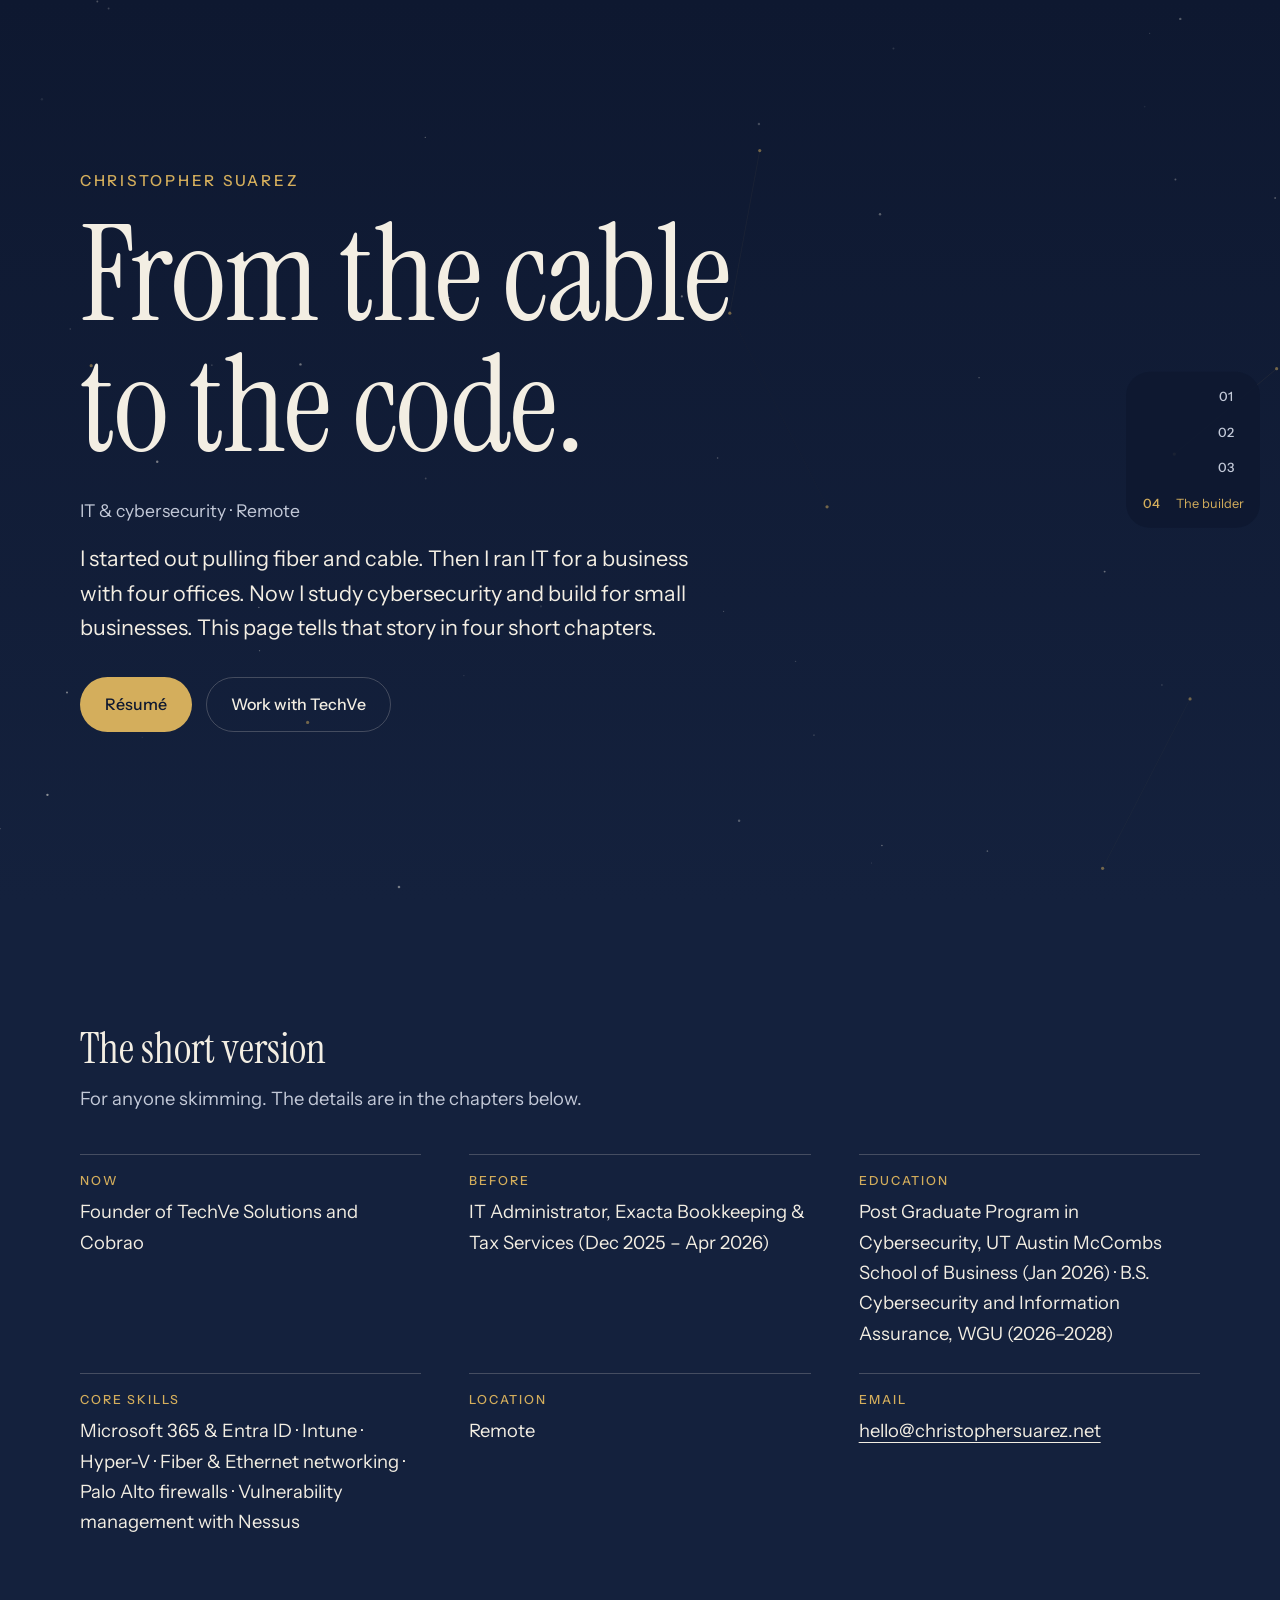
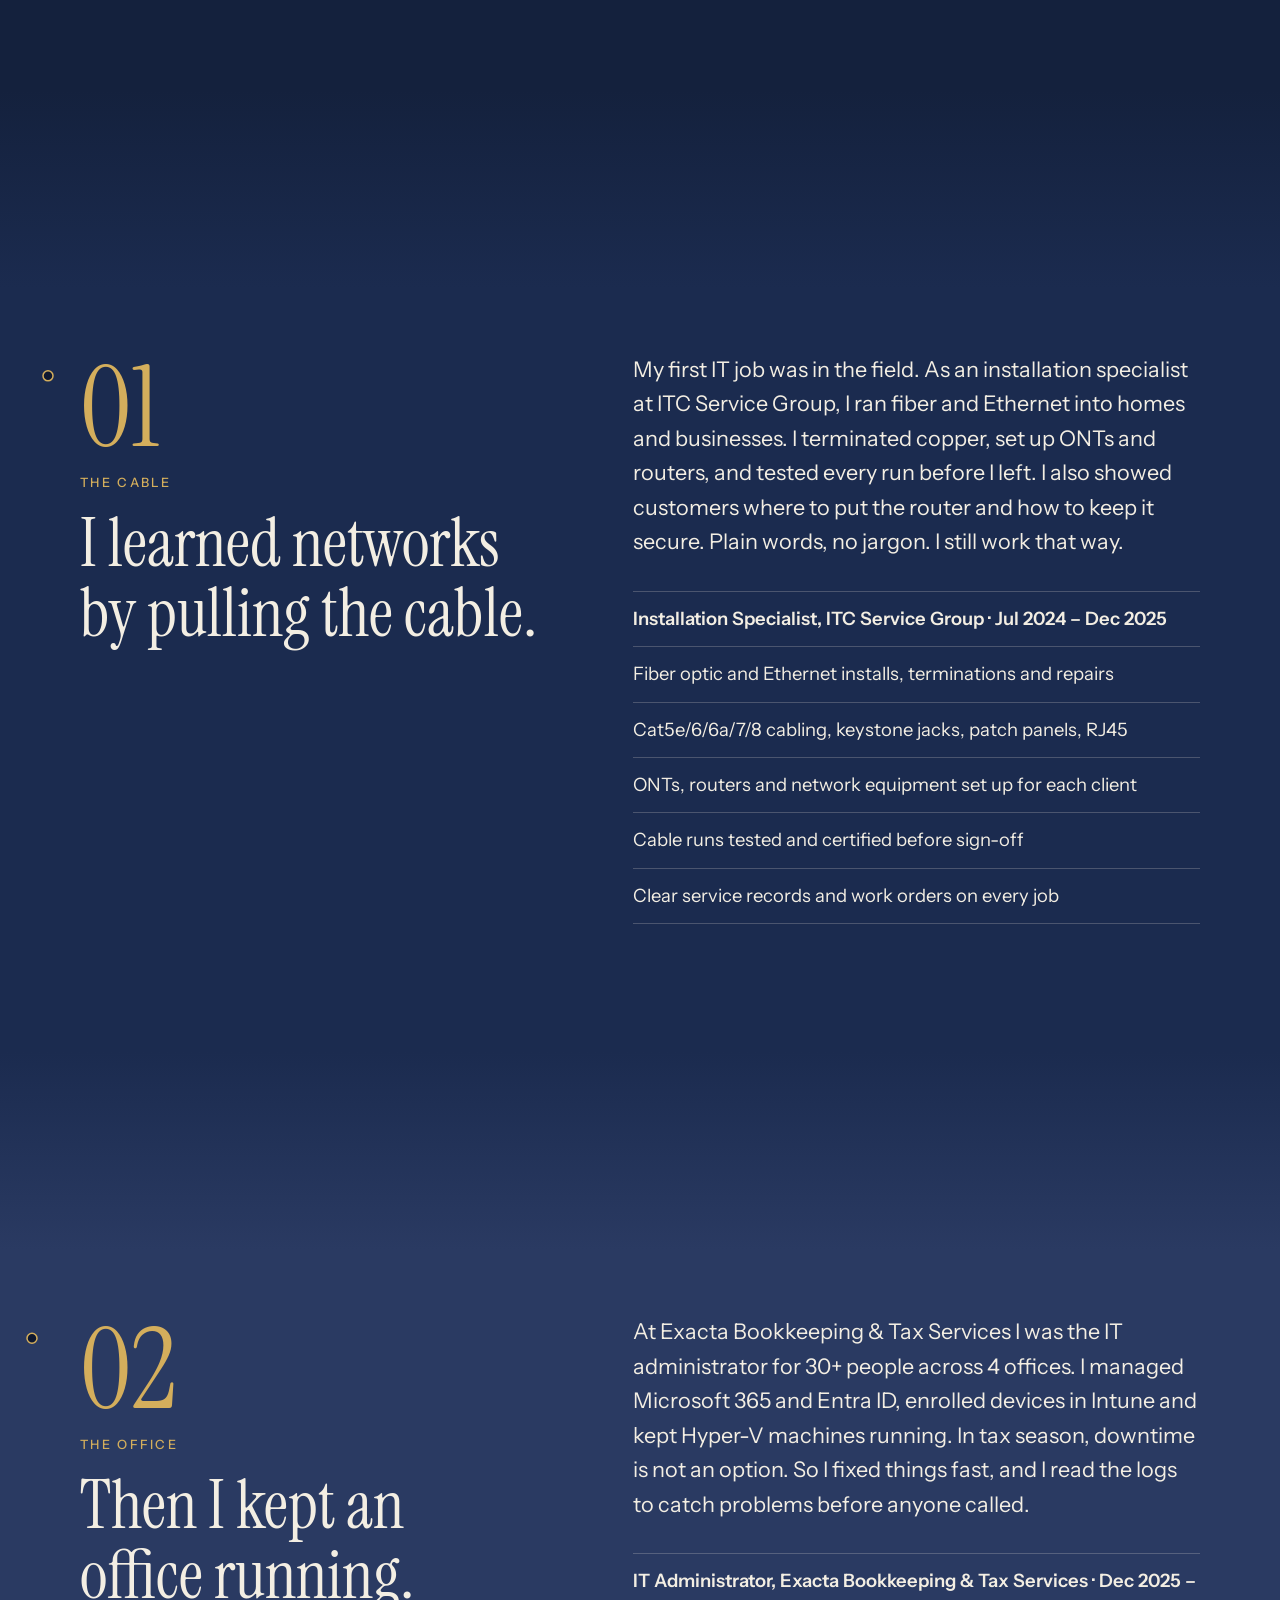
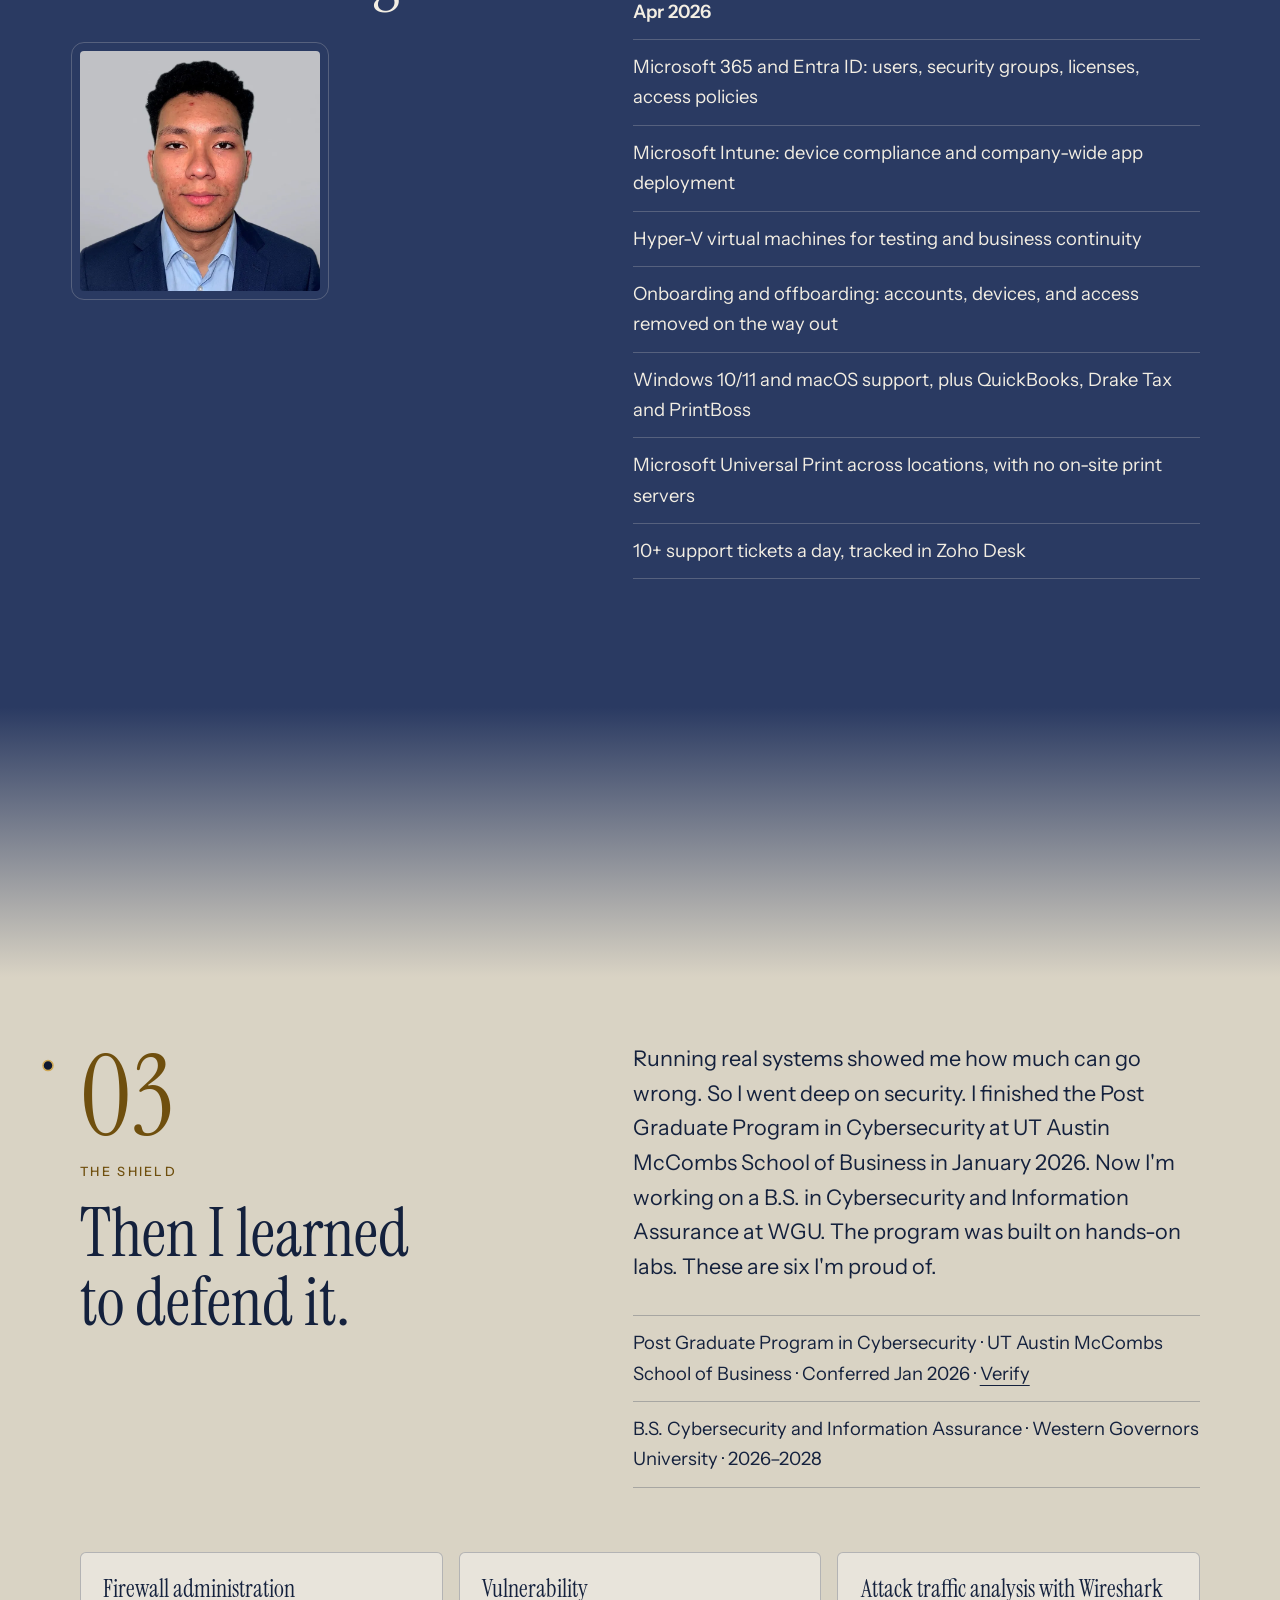
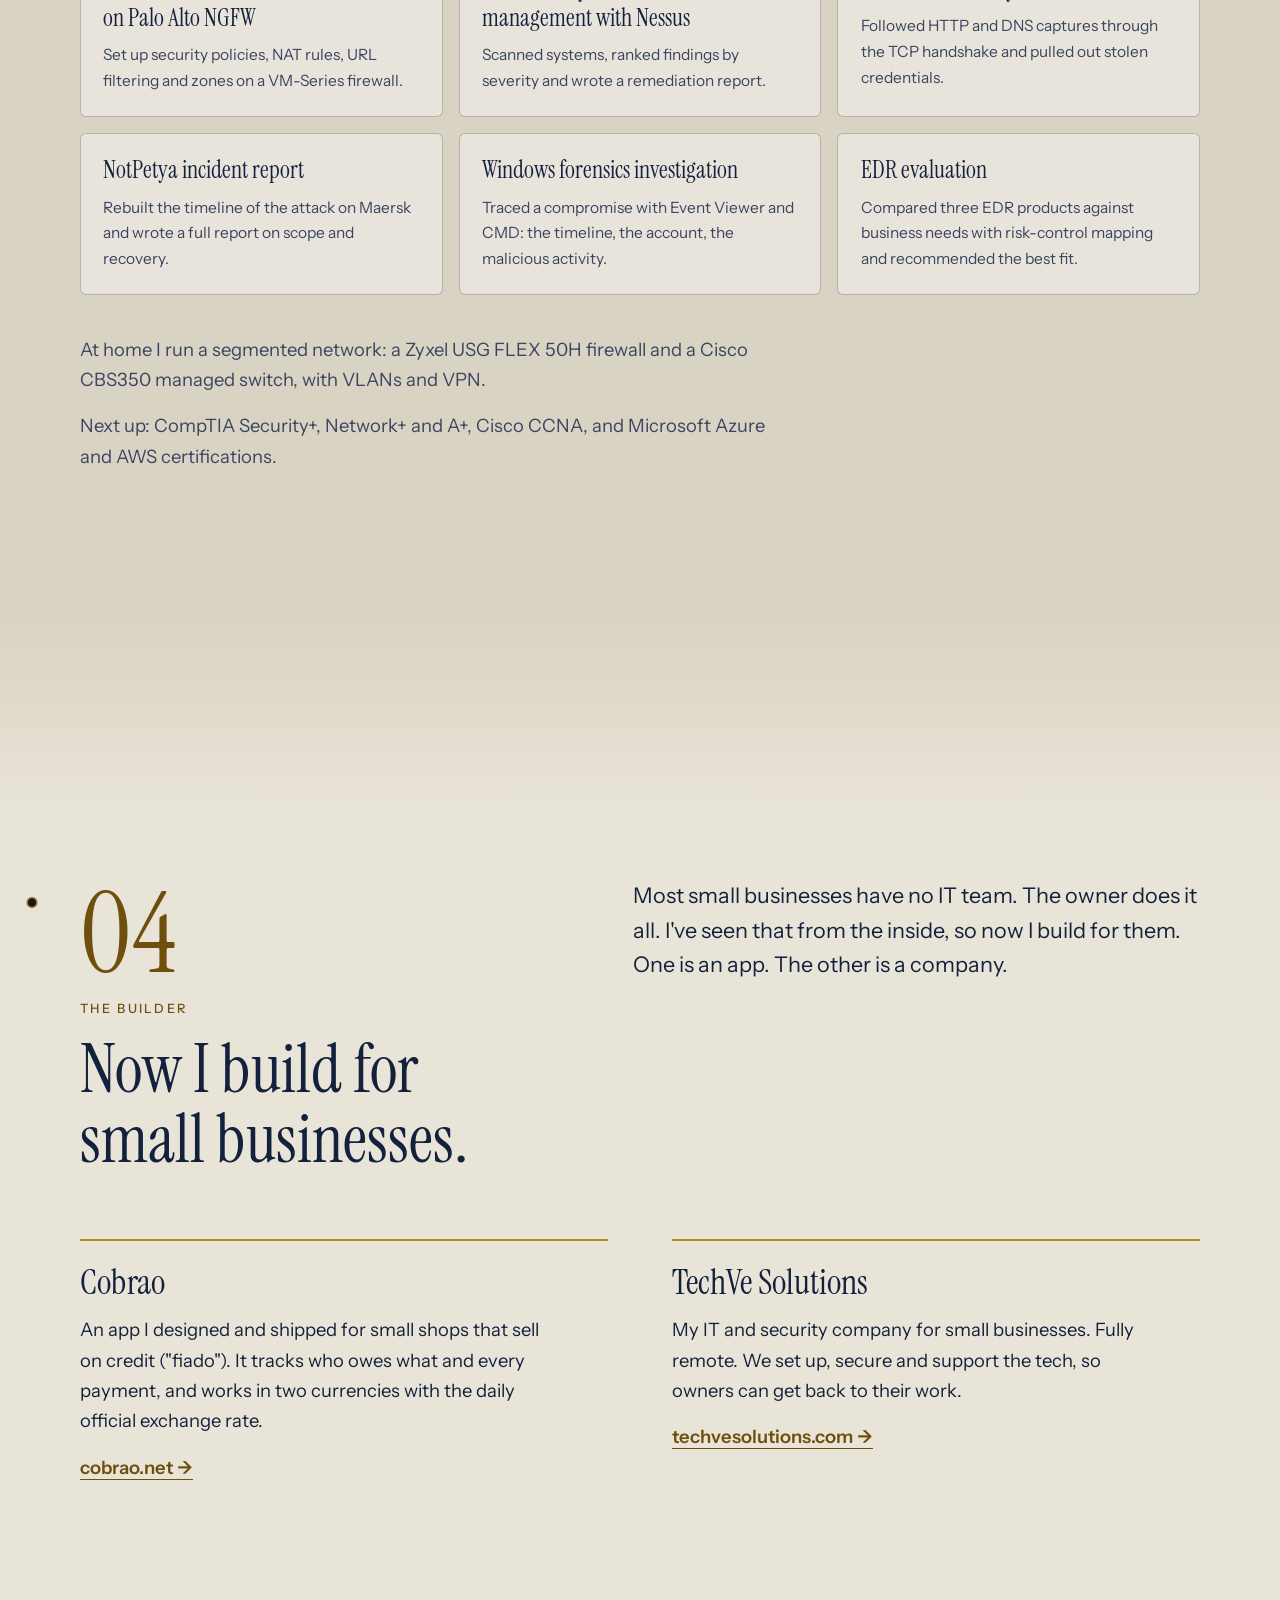
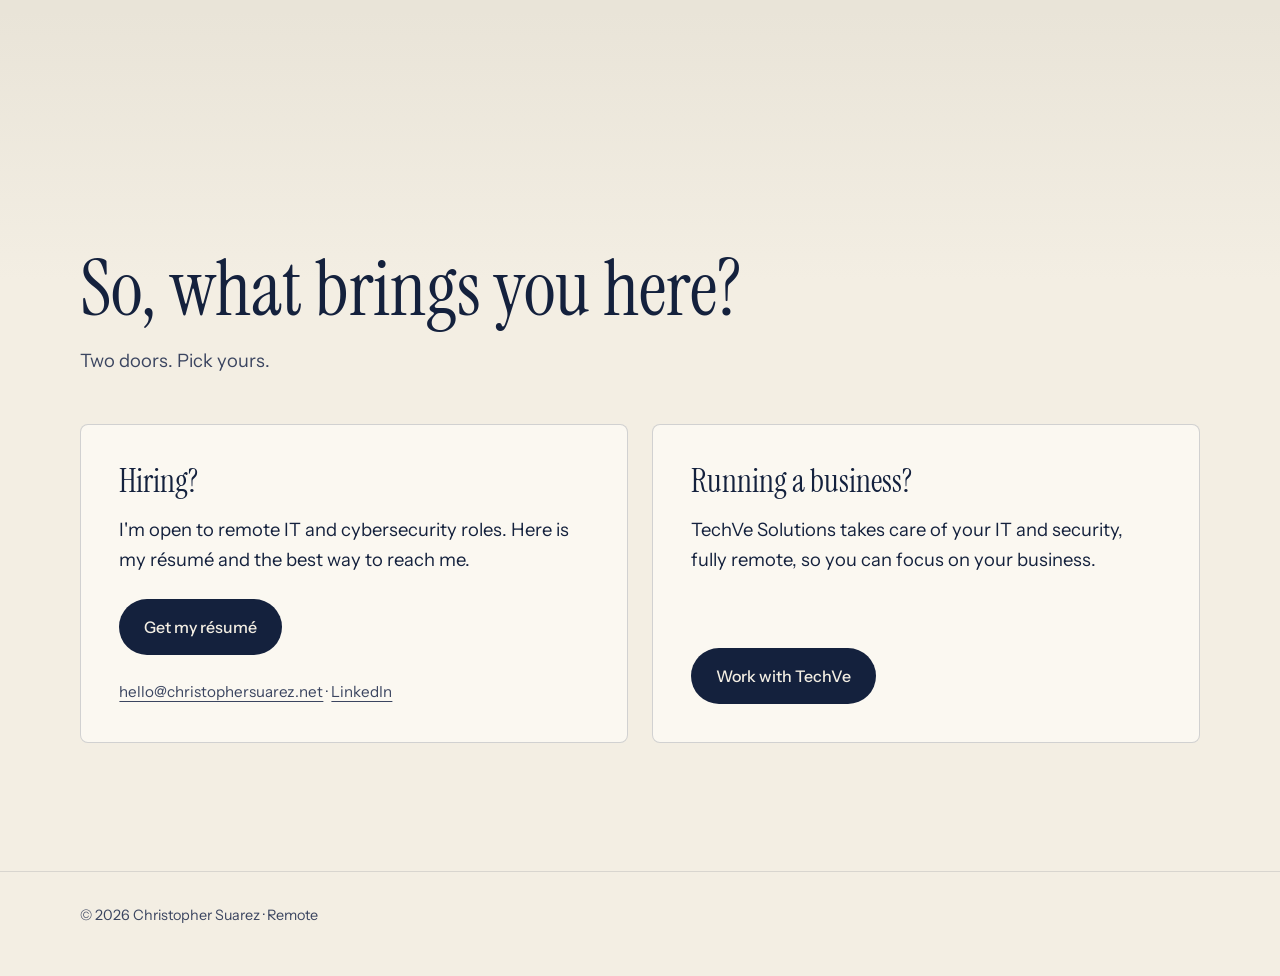
==== commit 580c1d8e: "Rebuild night-to-light redesign (recovered from session logs) Co-Authored-By: Claude Opus 5.5 <norep" ====
--- a/index.html
+++ b/index.html
@@ -1,553 +1,182 @@
-<!DOCTYPE html>
+<!doctype html>
 <html lang="en">
 <head>
-  <meta charset="UTF-8" />
-  <meta name="viewport" content="width=device-width, initial-scale=1.0" />
-  <title>Christopher Suarez — IT &amp; Cybersecurity Portfolio</title>
-  <link rel="preconnect" href="https://fonts.googleapis.com" />
-  <link rel="preconnect" href="https://fonts.gstatic.com" crossorigin />
-  <link href="https://fonts.googleapis.com/css2?family=Share+Tech+Mono&family=Inter:wght@300;400;500;600;700&display=swap" rel="stylesheet" />
-  <style>
-    *, *::before, *::after { box-sizing: border-box; margin: 0; padding: 0; }
-
-    :root {
-      --cyan: #00f5ff;
-      --green: #00ff41;
-      --red: #ff3860;
-      --bg: #050a0f;
-      --bg2: #080f17;
-      --bg3: #0d1b2a;
-      --card: rgba(0,245,255,0.03);
-      --border: rgba(0,245,255,0.15);
-      --border-glow: rgba(0,245,255,0.4);
-      --text: #c8d8e8;
-      --text-dim: #607080;
-      --mono: 'Share Tech Mono', monospace;
-      --sans: 'Inter', sans-serif;
-    }
-
-    html { scroll-behavior: smooth; }
-    body { background: var(--bg); color: var(--text); font-family: var(--sans); line-height: 1.6; overflow-x: hidden; }
-
-    #matrix-canvas { position: fixed; top: 0; left: 0; width: 100%; height: 100%; z-index: 0; opacity: 0.045; pointer-events: none; }
-
-    body::after {
-      content: '';
-      position: fixed;
-      inset: 0;
-      background: repeating-linear-gradient(0deg, transparent, transparent 2px, rgba(0,0,0,0.03) 2px, rgba(0,0,0,0.03) 4px);
-      pointer-events: none;
-      z-index: 9999;
-    }
-
-    nav {
-      position: fixed; top: 0; left: 0; right: 0; z-index: 100;
-      display: flex; align-items: center; justify-content: space-between;
-      padding: 0 2.5rem; height: 64px;
-      background: rgba(5,10,15,0.85); backdrop-filter: blur(12px);
-      border-bottom: 1px solid var(--border);
-    }
-    .nav-logo { font-family: var(--mono); font-size: 1rem; color: var(--cyan); text-decoration: none; letter-spacing: 0.05em; }
-    .nav-logo::before { content: '> '; color: var(--green); }
-    .nav-links { display: flex; gap: 2rem; list-style: none; }
-    .nav-links a { font-family: var(--mono); font-size: 0.8rem; color: var(--text-dim); text-decoration: none; letter-spacing: 0.1em; transition: color 0.2s; }
-    .nav-links a:hover { color: var(--cyan); }
-    .nav-cta { font-family: var(--mono); font-size: 0.8rem; color: var(--cyan); border: 1px solid var(--cyan); padding: 0.4rem 1rem; text-decoration: none; transition: all 0.2s; letter-spacing: 0.05em; }
-    .nav-cta:hover { background: rgba(0,245,255,0.1); box-shadow: 0 0 16px rgba(0,245,255,0.3); }
-
-    .status-badge { display: inline-flex; align-items: center; gap: 0.5rem; font-family: var(--mono); font-size: 0.75rem; color: var(--green); border: 1px solid rgba(0,255,65,0.3); padding: 0.3rem 0.8rem; letter-spacing: 0.08em; margin-bottom: 1.2rem; }
-    .status-dot { width: 7px; height: 7px; border-radius: 50%; background: var(--green); animation: pulse-green 2s infinite; }
-    @keyframes pulse-green { 0%,100% { box-shadow: 0 0 0 0 rgba(0,255,65,0.7); } 50% { box-shadow: 0 0 0 6px rgba(0,255,65,0); } }
-
-    .hero {
-      position: relative; min-height: 100vh;
-      display: flex; flex-direction: column; justify-content: center;
-      padding: 100px 2.5rem 4rem; overflow: hidden; z-index: 1;
-    }
-    .hero-bg {
-      position: absolute; inset: 0;
-      background-image: url('https://d8j0ntlcm91z4.cloudfront.net/user_3F6H0myTOvY8y7sKel8oxzYAQbZ/hf_20260613_221251_6d0f8feb-7bb3-41f3-86b2-92da1f0f8b6d_min.webp');
-      background-size: cover; background-position: center;
-      filter: brightness(0.22) saturate(1.4); z-index: -1;
-    }
-    .hero-bg::after { content: ''; position: absolute; inset: 0; background: linear-gradient(135deg, rgba(5,10,15,0.7) 0%, rgba(0,15,30,0.4) 50%, rgba(5,10,15,0.9) 100%); }
-    .hero::before {
-      content: ''; position: absolute; inset: 0;
-      background-image: url("data:image/svg+xml,%3Csvg width='60' height='60' xmlns='http://www.w3.org/2000/svg'%3E%3Cpath d='M30 5 L55 20 L55 50 L30 65 L5 50 L5 20 Z' fill='none' stroke='rgba(0,245,255,0.04)' stroke-width='1'/%3E%3C/svg%3E");
-      background-size: 60px 60px; z-index: -1; pointer-events: none;
-    }
-    .hero-content { max-width: 900px; }
-    .hero-pre { font-family: var(--mono); font-size: 0.85rem; color: var(--green); letter-spacing: 0.15em; margin-bottom: 1.2rem; }
-    .hero-pre::before { content: '$ '; }
-    .hero h1 { font-size: clamp(2.4rem, 5vw, 4.2rem); font-weight: 700; line-height: 1.1; margin-bottom: 1.5rem; color: #fff; }
-    .hero h1 .accent { color: var(--cyan); }
-    .hero h1 .accent2 { color: var(--green); }
-    .cursor { display: inline-block; width: 3px; height: 1em; background: var(--cyan); vertical-align: middle; margin-left: 4px; animation: blink 1s step-end infinite; }
-    @keyframes blink { 50% { opacity: 0; } }
-    .hero-sub { font-size: 1.05rem; color: var(--text-dim); max-width: 560px; margin-bottom: 2.5rem; line-height: 1.7; }
-    .hero-actions { display: flex; gap: 1rem; flex-wrap: wrap; margin-bottom: 3rem; }
-    .btn-primary { display: inline-block; font-family: var(--mono); font-size: 0.85rem; color: var(--bg); background: var(--cyan); padding: 0.75rem 1.8rem; text-decoration: none; letter-spacing: 0.05em; transition: all 0.2s; clip-path: polygon(8px 0%, 100% 0%, calc(100% - 8px) 100%, 0% 100%); }
-    .btn-primary:hover { background: #fff; box-shadow: 0 0 24px rgba(0,245,255,0.6); }
-    .btn-secondary { display: inline-block; font-family: var(--mono); font-size: 0.85rem; color: var(--cyan); border: 1px solid var(--border-glow); padding: 0.75rem 1.8rem; text-decoration: none; letter-spacing: 0.05em; transition: all 0.2s; }
-    .btn-secondary:hover { background: rgba(0,245,255,0.08); border-color: var(--cyan); box-shadow: 0 0 16px rgba(0,245,255,0.2); }
-    .hero-contacts { display: flex; gap: 1.5rem; flex-wrap: wrap; }
-    .hero-contacts a { font-family: var(--mono); font-size: 0.8rem; color: var(--text-dim); text-decoration: none; transition: color 0.2s; letter-spacing: 0.05em; }
-    .hero-contacts a::before { content: '⬡ '; color: var(--cyan); font-size: 0.7rem; }
-    .hero-contacts a:hover { color: var(--cyan); }
-
-    .hero-terminal { position: absolute; right: 4%; top: 50%; transform: translateY(-50%); width: 380px; background: rgba(5,10,15,0.88); border: 1px solid var(--border); box-shadow: 0 0 40px rgba(0,245,255,0.08); font-family: var(--mono); font-size: 0.78rem; overflow: hidden; }
-    .terminal-header { display: flex; align-items: center; gap: 6px; padding: 0.6rem 1rem; background: rgba(0,245,255,0.05); border-bottom: 1px solid var(--border); }
-    .t-dot { width: 10px; height: 10px; border-radius: 50%; }
-    .t-dot.red { background: #ff5f56; }
-    .t-dot.yellow { background: #ffbd2e; }
-    .t-dot.green { background: #27c93f; }
-    .terminal-title { margin-left: auto; color: var(--text-dim); font-size: 0.7rem; }
-    .terminal-body { padding: 1rem; color: var(--green); line-height: 1.9; }
-    .terminal-body .dim { color: var(--text-dim); }
-    .terminal-body .cyan { color: var(--cyan); }
-    .terminal-body .white { color: #e0e0e0; }
-    .terminal-body .red { color: var(--red); }
-
-    .stats-row { display: flex; gap: 2px; margin: 3rem 0 0; }
-    .stat { flex: 1; background: var(--card); border: 1px solid var(--border); padding: 1.4rem 1.2rem; text-align: center; position: relative; overflow: hidden; transition: all 0.3s; }
-    .stat::before { content: ''; position: absolute; top: 0; left: 0; right: 0; height: 2px; background: var(--cyan); transform: scaleX(0); transition: transform 0.3s; }
-    .stat:hover { border-color: var(--border-glow); box-shadow: 0 0 20px rgba(0,245,255,0.08); }
-    .stat:hover::before { transform: scaleX(1); }
-    .stat-num { font-family: var(--mono); font-size: 2rem; color: var(--cyan); display: block; line-height: 1; margin-bottom: 0.3rem; }
-    .stat-label { font-size: 0.75rem; color: var(--text-dim); text-transform: uppercase; letter-spacing: 0.1em; }
-
-    .scroll-hint { position: absolute; bottom: 2rem; left: 50%; transform: translateX(-50%); display: flex; flex-direction: column; align-items: center; gap: 6px; color: var(--text-dim); font-family: var(--mono); font-size: 0.7rem; letter-spacing: 0.1em; animation: float 2s ease-in-out infinite; }
-    .scroll-hint::after { content: ''; width: 1px; height: 40px; background: linear-gradient(to bottom, var(--cyan), transparent); }
-    @keyframes float { 0%,100% { transform: translateX(-50%) translateY(0); } 50% { transform: translateX(-50%) translateY(-6px); } }
-
-    section { position: relative; z-index: 1; }
-    .section-inner { max-width: 1100px; margin: 0 auto; padding: 5rem 2.5rem; }
-    .section-label { display: inline-block; font-family: var(--mono); font-size: 0.75rem; color: var(--green); letter-spacing: 0.2em; text-transform: uppercase; margin-bottom: 0.6rem; }
-    .section-label::before { content: '// '; }
-    h2.section-title { font-size: clamp(1.8rem, 3vw, 2.6rem); font-weight: 700; color: #fff; margin-bottom: 0.6rem; line-height: 1.2; }
-    h2.section-title .hl { color: var(--cyan); }
-    .section-divider { width: 60px; height: 2px; background: linear-gradient(to right, var(--cyan), transparent); margin-bottom: 3rem; }
-    .glow-line { height: 1px; background: linear-gradient(to right, transparent, var(--cyan), transparent); opacity: 0.3; }
-
-    #about { background: linear-gradient(180deg, var(--bg) 0%, var(--bg2) 100%); }
-    .about-grid { display: grid; grid-template-columns: 1fr 1fr; gap: 4rem; align-items: start; }
-    .about-text p { color: var(--text-dim); margin-bottom: 1.2rem; line-height: 1.8; }
-    .about-text p strong { color: var(--cyan); font-weight: 500; }
-    .about-side { display: flex; flex-direction: column; gap: 1px; }
-    .info-row { display: flex; border: 1px solid var(--border); overflow: hidden; transition: border-color 0.2s; }
-    .info-row:hover { border-color: rgba(0,245,255,0.35); }
-    .info-key { font-family: var(--mono); font-size: 0.75rem; color: var(--green); background: rgba(0,255,65,0.05); padding: 0.6rem 1rem; min-width: 130px; border-right: 1px solid var(--border); letter-spacing: 0.08em; }
-    .info-val { font-size: 0.85rem; color: var(--text); padding: 0.6rem 1rem; }
-
-    #skills { background: var(--bg2); }
-    .skills-grid { display: grid; grid-template-columns: repeat(auto-fill, minmax(300px, 1fr)); gap: 1.5px; }
-    .skill-card { background: var(--card); border: 1px solid var(--border); padding: 1.8rem; position: relative; overflow: hidden; transition: all 0.3s; cursor: default; }
-    .skill-card:hover { border-color: rgba(0,245,255,0.35); box-shadow: 0 0 30px rgba(0,245,255,0.06); }
-    .skill-icon { font-size: 1.5rem; margin-bottom: 1rem; display: block; }
-    .skill-title { font-size: 1rem; font-weight: 600; color: #fff; margin-bottom: 0.5rem; }
-    .skill-desc { font-size: 0.82rem; color: var(--text-dim); margin-bottom: 1.2rem; line-height: 1.6; }
-    .tag-row { display: flex; flex-wrap: wrap; gap: 6px; }
-    .tag { font-family: var(--mono); font-size: 0.7rem; color: var(--cyan); background: rgba(0,245,255,0.06); border: 1px solid rgba(0,245,255,0.2); padding: 3px 8px; letter-spacing: 0.04em; transition: all 0.2s; }
-    .tag:hover { background: rgba(0,245,255,0.15); border-color: var(--cyan); }
-    .tag.green { color: var(--green); background: rgba(0,255,65,0.06); border-color: rgba(0,255,65,0.2); }
-
-    #certs { background: var(--bg); }
-    .cert-list { display: flex; flex-direction: column; gap: 1px; }
-    .cert-item { display: flex; align-items: center; gap: 1.5rem; background: var(--card); border: 1px solid var(--border); padding: 1.2rem 1.5rem; transition: all 0.2s; }
-    .cert-item:hover { border-color: rgba(0,245,255,0.35); }
-    .cert-badge { font-family: var(--mono); font-size: 0.65rem; padding: 0.3rem 0.6rem; border: 1px solid; letter-spacing: 0.08em; white-space: nowrap; }
-    .cert-badge.earned { color: var(--green); border-color: rgba(0,255,65,0.4); background: rgba(0,255,65,0.06); }
-    .cert-badge.progress { color: var(--cyan); border-color: rgba(0,245,255,0.3); background: rgba(0,245,255,0.05); }
-    .cert-info { flex: 1; }
-    .cert-name { font-size: 0.95rem; font-weight: 600; color: #fff; margin-bottom: 0.2rem; }
-    .cert-issuer { font-family: var(--mono); font-size: 0.75rem; color: var(--text-dim); }
-    .cert-link { font-family: var(--mono); font-size: 0.75rem; color: var(--cyan); text-decoration: none; border: 1px solid rgba(0,245,255,0.25); padding: 0.3rem 0.7rem; transition: all 0.2s; white-space: nowrap; }
-    .cert-link:hover { background: rgba(0,245,255,0.1); box-shadow: 0 0 10px rgba(0,245,255,0.2); }
-
-    #projects { background: var(--bg2); }
-    .project-filters { display: flex; gap: 0.5rem; flex-wrap: wrap; margin-bottom: 2.5rem; }
-    .filter-btn { font-family: var(--mono); font-size: 0.75rem; color: var(--text-dim); background: transparent; border: 1px solid var(--border); padding: 0.4rem 1rem; cursor: pointer; transition: all 0.2s; letter-spacing: 0.06em; }
-    .filter-btn.active, .filter-btn:hover { color: var(--cyan); border-color: var(--cyan); background: rgba(0,245,255,0.06); }
-    .projects-grid { display: grid; grid-template-columns: repeat(auto-fill, minmax(320px, 1fr)); gap: 1.5px; }
-    .project-card { background: var(--card); border: 1px solid var(--border); padding: 1.8rem; display: flex; flex-direction: column; position: relative; overflow: hidden; transition: all 0.3s; }
-    .project-card::after { content: ''; position: absolute; top: 0; left: 0; right: 0; height: 3px; background: linear-gradient(to right, var(--cyan), var(--green)); transform: scaleX(0); transform-origin: left; transition: transform 0.3s; }
-    .project-card:hover { border-color: rgba(0,245,255,0.35); box-shadow: 0 8px 32px rgba(0,0,0,0.4), 0 0 20px rgba(0,245,255,0.05); transform: translateY(-2px); }
-    .project-card:hover::after { transform: scaleX(1); }
-    .project-meta { font-family: var(--mono); font-size: 0.7rem; color: var(--text-dim); margin-bottom: 1rem; display: flex; gap: 0.8rem; align-items: center; }
-    .project-meta .cat { color: var(--cyan); border: 1px solid rgba(0,245,255,0.25); padding: 2px 7px; }
-    .project-title { font-size: 1rem; font-weight: 600; color: #fff; margin-bottom: 0.7rem; line-height: 1.3; }
-    .project-desc { font-size: 0.82rem; color: var(--text-dim); line-height: 1.7; flex: 1; margin-bottom: 1.2rem; }
-
-    #experience { background: var(--bg); }
-    .exp-list { display: flex; flex-direction: column; gap: 1.5px; }
-    .exp-item { background: var(--card); border: 1px solid var(--border); padding: 2rem; transition: all 0.3s; }
-    .exp-item:hover { border-color: rgba(0,245,255,0.3); }
-    .exp-header { display: flex; justify-content: space-between; align-items: flex-start; gap: 1rem; margin-bottom: 1rem; flex-wrap: wrap; }
-    .exp-role { font-size: 1.05rem; font-weight: 600; color: #fff; margin-bottom: 0.3rem; }
-    .exp-company { font-family: var(--mono); font-size: 0.8rem; color: var(--cyan); }
-    .exp-period { font-family: var(--mono); font-size: 0.75rem; color: var(--green); border: 1px solid rgba(0,255,65,0.25); padding: 0.3rem 0.8rem; white-space: nowrap; }
-    .exp-bullets { list-style: none; display: flex; flex-direction: column; gap: 0.5rem; }
-    .exp-bullets li { font-size: 0.85rem; color: var(--text-dim); padding-left: 1.4rem; position: relative; line-height: 1.6; }
-    .exp-bullets li::before { content: '▸'; position: absolute; left: 0; color: var(--cyan); }
-
-    #contact { background: linear-gradient(180deg, var(--bg2) 0%, var(--bg) 100%); border-top: 1px solid var(--border); }
-    .contact-inner { display: grid; grid-template-columns: 1fr 1fr; gap: 4rem; align-items: center; }
-    .contact-left h2 { font-size: 2rem; font-weight: 700; color: #fff; margin-bottom: 1rem; }
-    .contact-left p { color: var(--text-dim); line-height: 1.7; margin-bottom: 2rem; }
-    .contact-links { display: flex; flex-direction: column; gap: 1px; }
-    .contact-link { display: flex; align-items: center; gap: 1rem; background: var(--card); border: 1px solid var(--border); padding: 1rem 1.2rem; text-decoration: none; color: var(--text); transition: all 0.2s; }
-    .contact-link:hover { border-color: rgba(0,245,255,0.4); color: var(--cyan); background: rgba(0,245,255,0.04); }
-    .contact-link-icon { font-family: var(--mono); font-size: 0.7rem; color: var(--cyan); background: rgba(0,245,255,0.08); border: 1px solid rgba(0,245,255,0.2); padding: 0.4rem 0.7rem; min-width: 52px; text-align: center; }
-    .contact-link-text { font-size: 0.9rem; }
-    .contact-right { background: var(--card); border: 1px solid var(--border); padding: 2rem; font-family: var(--mono); }
-    .contact-right .cr-label { font-size: 0.7rem; color: var(--text-dim); letter-spacing: 0.1em; margin-bottom: 1.5rem; text-transform: uppercase; }
-    .contact-right .cr-item { margin-bottom: 1.2rem; }
-    .contact-right .cr-key { font-size: 0.7rem; color: var(--green); margin-bottom: 0.2rem; }
-    .contact-right .cr-val { font-size: 0.85rem; color: var(--text); word-break: break-all; }
-
-    footer { border-top: 1px solid var(--border); padding: 1.5rem 2.5rem; display: flex; justify-content: space-between; align-items: center; font-family: var(--mono); font-size: 0.72rem; color: var(--text-dim); position: relative; z-index: 1; flex-wrap: wrap; gap: 1rem; }
-    .footer-links { display: flex; gap: 1.5rem; }
-    .footer-links a { color: var(--text-dim); text-decoration: none; transition: color 0.2s; }
-    .footer-links a:hover { color: var(--cyan); }
-
-    @keyframes fadeUp { from { opacity: 0; transform: translateY(24px); } to { opacity: 1; transform: translateY(0); } }
-    .fade-up { animation: fadeUp 0.6s ease both; }
-    .delay-1 { animation-delay: 0.1s; }
-    .delay-2 { animation-delay: 0.2s; }
-    .delay-3 { animation-delay: 0.35s; }
-    .delay-4 { animation-delay: 0.5s; }
-
-    ::-webkit-scrollbar { width: 6px; }
-    ::-webkit-scrollbar-track { background: var(--bg); }
-    ::-webkit-scrollbar-thumb { background: rgba(0,245,255,0.2); border-radius: 3px; }
-    ::-webkit-scrollbar-thumb:hover { background: rgba(0,245,255,0.4); }
-
-    @media (max-width: 900px) {
-      .hero-terminal { display: none; }
-      .about-grid { grid-template-columns: 1fr; gap: 2rem; }
-      .contact-inner { grid-template-columns: 1fr; gap: 2rem; }
-      .nav-links { display: none; }
-    }
-  </style>
+<meta charset="utf-8">
+<meta name="viewport" content="width=device-width, initial-scale=1">
+<title>Christopher Suarez · IT &amp; Cybersecurity</title>
+<meta name="description" content="Christopher Suarez, IT and cybersecurity professional working remotely. From field fiber installs to IT administration, security labs and building for small businesses.">
+<meta name="theme-color" content="#0E1830">
+<link rel="canonical" href="https://christophersuarez.net/">
+<meta property="og:type" content="website">
+<meta property="og:title" content="Christopher Suarez · IT &amp; Cybersecurity">
+<meta property="og:description" content="From the cable to the code. IT and cybersecurity, working remotely.">
+<meta property="og:url" content="https://christophersuarez.net/">
+<meta property="og:image" content="https://christophersuarez.net/assets/og.png">
+<meta name="twitter:card" content="summary_large_image">
+<link rel="icon" href="/favicon.svg" type="image/svg+xml">
+<link rel="preconnect" href="https://fonts.googleapis.com">
+<link rel="preconnect" href="https://fonts.gstatic.com" crossorigin>
+<link href="https://fonts.googleapis.com/css2?family=Instrument+Sans:wght@400;500;600&family=Instrument+Serif:ital@0;1&display=swap" rel="stylesheet">
+<link rel="stylesheet" href="/styles.css">
+<script src="/main.js"></script>
 </head>
 <body>
-
-<canvas id="matrix-canvas"></canvas>
-
-<nav>
-  <a href="#" class="nav-logo">christopher_suarez</a>
-  <ul class="nav-links">
-    <li><a href="#about">about</a></li>
-    <li><a href="#skills">skills</a></li>
-    <li><a href="#projects">projects</a></li>
-    <li><a href="#experience">experience</a></li>
-  </ul>
-  <a href="#contact" class="nav-cta">contact_me</a>
+<a class="skip" href="#glance">Skip to content</a>
+<div class="lights" aria-hidden="true"></div>
+<canvas class="sky" aria-hidden="true"></canvas>
+<nav class="rail" aria-label="Chapters">
+  <ol>
+    <li><a href="#cable"><b>01</b><span>The cable</span></a></li>
+    <li><a href="#office"><b>02</b><span>The office</span></a></li>
+    <li><a href="#shield"><b>03</b><span>The shield</span></a></li>
+    <li><a href="#builder"><b>04</b><span>The builder</span></a></li>
+  </ol>
 </nav>
 
-<section class="hero">
-  <div class="hero-bg"></div>
-  <div class="hero-content">
-    <div class="status-badge fade-up"><span class="status-dot"></span>available_for_opportunities</div>
-    <p class="hero-pre fade-up delay-1">~/portfolio</p>
-    <h1 class="fade-up delay-2">IT Support &amp;<br><span class="accent">Cybersecurity</span><br><span class="accent2">Professional</span><span class="cursor"></span></h1>
-    <p class="hero-sub fade-up delay-3">Hi, I'm Christopher — an IT Support specialist and cybersecurity student based in Austin, TX. I keep systems running, networks secure, and businesses connected.</p>
-    <div class="hero-actions fade-up delay-4">
-      <a href="#projects" class="btn-primary">view_my_work →</a>
-      <a href="#contact" class="btn-secondary">get_in_touch</a>
-    </div>
-    <div class="hero-contacts fade-up delay-4">
-      <a href="mailto:hello@christophersuarez.net">hello@christophersuarez.net</a>
-      <a href="https://linkedin.com/in/christophersuarez-it">linkedin</a>
-      <a href="tel:+15125633876">(512) 563-3876</a>
-      <a href="Christopher-Suarez-Resume.pdf" target="_blank">resume.pdf</a>
-    </div>
-    <div class="stats-row fade-up delay-4">
-      <div class="stat"><span class="stat-num">2+</span><span class="stat-label">Years Exp.</span></div>
-      <div class="stat"><span class="stat-num">100+</span><span class="stat-label">Clients Served</span></div>
-      <div class="stat"><span class="stat-num">14</span><span class="stat-label">Projects</span></div>
-      <div class="stat"><span class="stat-num">1</span><span class="stat-label">Cert Earned</span></div>
-    </div>
+<main>
+<svg class="fiber" aria-hidden="true" focusable="false"><defs><linearGradient id="fg" gradientUnits="userSpaceOnUse" x1="0" y1="0" x2="0" y2="1"><stop offset="0" stop-color="#D4AE5C"/><stop offset="1" stop-color="#B8892B"/></linearGradient></defs><path class="g"/><path class="c"/><circle class="p" r="3"/></svg>
+<header class="hero" id="top">
+  <div class="wrap">
+    <p class="kicker reveal">Christopher Suarez</p>
+    <h1 class="reveal" style="--d:.12s">From the cable to&nbsp;the&nbsp;code.</h1>
+    <p class="line reveal" style="--d:.24s">IT &amp; cybersecurity · Remote</p>
+    <p class="lead reveal" style="--d:.36s">I started out pulling fiber and cable. Then I ran IT for a business with four offices. Now I study cybersecurity and build for small businesses. This page tells that story in four short chapters.</p>
+    <p class="buttons reveal" style="--d:.48s">
+      <a class="btn gold" href="/Christopher-Suarez-Resume.pdf">Résumé</a>
+      <a class="btn ghost" href="https://techvesolutions.com" rel="noopener">Work with TechVe</a>
+    </p>
   </div>
+</header>
 
-  <div class="hero-terminal fade-up delay-3">
-    <div class="terminal-header">
-      <span class="t-dot red"></span><span class="t-dot yellow"></span><span class="t-dot green"></span>
-      <span class="terminal-title">threat_monitor.sh</span>
-    </div>
-    <div class="terminal-body">
-      <div class="dim">$ nmap -sV 192.168.1.0/24</div>
-      <div class="cyan">Starting Nmap 7.94...</div>
-      <div class="white">Discovered open port 22/tcp</div>
-      <div class="white">Discovered open port 443/tcp</div>
-      <div class="dim">Scan complete: 12 hosts up</div>
-      <br>
-      <div class="dim">$ palo-alto-cli --status</div>
-      <div class="cyan">Firewall: <span style="color:var(--green)">ACTIVE</span></div>
-      <div>Threats blocked today: <span class="cyan">47</span></div>
-      <div>Active sessions: <span class="cyan">312</span></div>
-      <br>
-      <div class="dim">$ nessus --scan --report</div>
-      <div class="cyan">Running vulnerability assessment...</div>
-      <div>Critical: <span class="red">0</span> &nbsp;High: <span style="color:#ff9800">2</span> &nbsp;Med: <span class="cyan">8</span></div>
-      <br>
-      <div style="color:var(--green)">█<span class="dim"> awaiting input_</span></div>
-    </div>
+<section class="glance" id="glance" aria-labelledby="glance-h">
+  <div class="wrap">
+    <h2 id="glance-h" class="reveal">The short version</h2>
+    <p class="muted reveal">For anyone skimming. The details are in the chapters below.</p>
+    <dl class="reveal">
+      <div><dt>Now</dt><dd>Founder of TechVe Solutions and Cobrao</dd></div>
+      <div><dt>Before</dt><dd>IT Administrator, Exacta Bookkeeping &amp; Tax Services (Dec 2025 – Apr 2026)</dd></div>
+      <div><dt>Education</dt><dd>Post Graduate Program in Cybersecurity, UT Austin McCombs School of Business (Jan 2026) · B.S. Cybersecurity and Information Assurance, WGU (2026–2028)</dd></div>
+      <div><dt>Core skills</dt><dd>Microsoft 365 &amp; Entra ID · Intune · Hyper-V · Fiber &amp; Ethernet networking · Palo Alto firewalls · Vulnerability management with Nessus</dd></div>
+      <div><dt>Location</dt><dd>Remote</dd></div>
+      <div><dt>Email</dt><dd><a href="mailto:hello@christophersuarez.net">hello@christophersuarez.net</a></dd></div>
+    </dl>
   </div>
-
-  <div class="scroll-hint">scroll</div>
 </section>
 
-<div class="glow-line"></div>
-
-<section id="about">
-  <div class="section-inner">
-    <span class="section-label">01 / about_me</span>
-    <h2 class="section-title">Passionate About Keeping<br><span class="hl">Systems Secure &amp; Running</span></h2>
-    <div class="section-divider"></div>
-    <div class="about-grid">
-      <div class="about-text">
-        <p>IT Support professional bringing hands-on network installation and systems administration experience to maintain uptime and accelerate onboarding. I manage <strong>Hyper-V servers</strong>, <strong>Microsoft 365</strong>, and field network deployments while resolving hardware and connectivity issues to reduce downtime.</p>
-        <p>Currently pursuing a <strong>B.S. in Cybersecurity</strong> at Western Governors University, I'm aiming to expand my technical leadership and improve service reliability through proactive support — bridging the gap between field-level network work and enterprise security.</p>
-        <p>I recently completed the <strong>Post Graduate Program in Cybersecurity</strong> at UT Austin's McCombs School of Business, putting theory into practice through real-world labs in SOC operations, incident response, and vulnerability management.</p>
-      </div>
-      <div class="about-side">
-        <div class="info-row"><span class="info-key">STATUS</span><span class="info-val">Available for opportunities</span></div>
-        <div class="info-row"><span class="info-key">LOCATION</span><span class="info-val">Austin, TX</span></div>
-        <div class="info-row"><span class="info-key">EDUCATION</span><span class="info-val">B.S. Cybersecurity — WGU</span></div>
-        <div class="info-row"><span class="info-key">FOCUS</span><span class="info-val">IT Support, Network Security, GRC</span></div>
-        <div class="info-row"><span class="info-key">EXPERIENCE</span><span class="info-val">2+ Years Field &amp; Admin</span></div>
-        <div class="info-row"><span class="info-key">CLEARANCE</span><span class="info-val">None (open to pursuit)</span></div>
-      </div>
+<section class="chapter" data-step="1" id="cable" aria-labelledby="cable-h">
+  <div class="wrap split">
+    <div class="head">
+      <p class="num reveal" aria-hidden="true">01</p>
+      <p class="kicker reveal">The cable</p>
+      <h2 id="cable-h" class="reveal">I learned networks by pulling the cable.</h2>
+    </div>
+    <div class="body">
+      <p class="lead reveal">My first IT job was in the field. As an installation specialist at ITC Service Group, I ran fiber and Ethernet into homes and businesses. I terminated copper, set up ONTs and routers, and tested every run before I left. I also showed customers where to put the router and how to keep it secure. Plain words, no jargon. I still work that way.</p>
+      <ul class="facts reveal">
+        <li class="role">Installation Specialist, ITC Service Group · Jul 2024 – Dec 2025</li>
+        <li>Fiber optic and Ethernet installs, terminations and repairs</li>
+        <li>Cat5e/6/6a/7/8 cabling, keystone jacks, patch panels, RJ45</li>
+        <li>ONTs, routers and network equipment set up for each client</li>
+        <li>Cable runs tested and certified before sign-off</li>
+        <li>Clear service records and work orders on every job</li>
+      </ul>
     </div>
   </div>
 </section>
 
-<!-- AI-GENERATED IMAGE ACCENT STRIP -->
-<div style="position:relative;z-index:1;height:220px;overflow:hidden;">
-  <img src="https://d8j0ntlcm91z4.cloudfront.net/user_3F6H0myTOvY8y7sKel8oxzYAQbZ/hf_20260613_221323_d515a362-e128-46a1-8b13-4c85dee6adbe_min.webp" alt="Network forensics visualization" style="width:100%;height:100%;object-fit:cover;filter:brightness(0.4) saturate(1.3);" />
-  <div style="position:absolute;inset:0;background:linear-gradient(to bottom,var(--bg2) 0%,transparent 30%,transparent 70%,var(--bg2) 100%);"></div>
-  <div style="position:absolute;bottom:1.5rem;right:2.5rem;font-family:var(--mono);font-size:0.7rem;color:rgba(0,245,255,0.5);letter-spacing:0.1em;">AI-GEN · Higgsfield · Network Forensics</div>
-</div>
-
-<div class="glow-line"></div>
-
-<section id="skills">
-  <div class="section-inner">
-    <span class="section-label">02 / skills_expertise</span>
-    <h2 class="section-title">Technical <span class="hl">Arsenal</span></h2>
-    <div class="section-divider"></div>
-    <div class="skills-grid">
-      <div class="skill-card"><span class="skill-icon">🛡️</span><div class="skill-title">Cybersecurity</div><div class="skill-desc">Threat detection, vulnerability management, firewall administration, and endpoint defense.</div><div class="tag-row"><span class="tag">Network Security</span><span class="tag">Palo Alto NGFW</span><span class="tag">Nessus</span><span class="tag">EDR</span><span class="tag">SIEM</span></div></div>
-      <div class="skill-card"><span class="skill-icon">⚙️</span><div class="skill-title">Systems Administration</div><div class="skill-desc">Managing virtual environments, Microsoft 365, and enterprise IT infrastructure.</div><div class="tag-row"><span class="tag">Hyper-V</span><span class="tag">Microsoft 365</span><span class="tag">Exchange Online</span><span class="tag">SharePoint</span><span class="tag">Azure AD</span></div></div>
-      <div class="skill-card"><span class="skill-icon">🌐</span><div class="skill-title">Network Engineering</div><div class="skill-desc">Structured cabling, fiber optic installs, ONT configuration, and network performance monitoring.</div><div class="tag-row"><span class="tag">Cat5e/6/7/8</span><span class="tag">Fiber Optic</span><span class="tag">RJ45</span><span class="tag">Patch Panels</span><span class="tag">ONT</span></div></div>
-      <div class="skill-card"><span class="skill-icon">💻</span><div class="skill-title">IT Support</div><div class="skill-desc">Hardware diagnostics, remote support, ticket management, and end-user onboarding.</div><div class="tag-row"><span class="tag green">Zoho Desk</span><span class="tag green">Remote Support</span><span class="tag green">Hardware</span><span class="tag green">Onboarding</span></div></div>
-      <div class="skill-card"><span class="skill-icon">🔍</span><div class="skill-title">Forensics &amp; Analysis</div><div class="skill-desc">Event log forensics, incident timelines, malicious process identification, and root cause analysis.</div><div class="tag-row"><span class="tag">Event Viewer</span><span class="tag">VirusTotal</span><span class="tag">CMD</span><span class="tag">Incident Response</span></div></div>
-      <div class="skill-card"><span class="skill-icon">🤝</span><div class="skill-title">Soft Skills</div><div class="skill-desc">Clear communicator, strong documentation habits, and a customer-first mindset in every interaction.</div><div class="tag-row"><span class="tag green">Technical Docs</span><span class="tag green">Problem Solving</span><span class="tag green">Collaboration</span><span class="tag green">Time Mgmt</span></div></div>
+<section class="chapter" data-step="2" id="office" aria-labelledby="office-h">
+  <div class="wrap split">
+    <div class="head">
+      <p class="num reveal" aria-hidden="true">02</p>
+      <p class="kicker reveal">The office</p>
+      <h2 id="office-h" class="reveal">Then I kept an office running.</h2>
+      <figure class="photo reveal"><img src="/assets/headshot.webp" width="800" height="800" loading="lazy" decoding="async" alt="Christopher Suarez in a suit"></figure>
+    </div>
+    <div class="body">
+      <p class="lead reveal">At Exacta Bookkeeping &amp; Tax Services I was the IT administrator for 30+ people across 4 offices. I managed Microsoft 365 and Entra ID, enrolled devices in Intune and kept Hyper-V machines running. In tax season, downtime is not an option. So I fixed things fast, and I read the logs to catch problems before anyone called.</p>
+      <ul class="facts reveal">
+        <li class="role">IT Administrator, Exacta Bookkeeping &amp; Tax Services · Dec 2025 – Apr 2026</li>
+        <li>Microsoft 365 and Entra ID: users, security groups, licenses, access policies</li>
+        <li>Microsoft Intune: device compliance and company-wide app deployment</li>
+        <li>Hyper-V virtual machines for testing and business continuity</li>
+        <li>Onboarding and offboarding: accounts, devices, and access removed on the way out</li>
+        <li>Windows 10/11 and macOS support, plus QuickBooks, Drake Tax and PrintBoss</li>
+        <li>Microsoft Universal Print across locations, with no on-site print servers</li>
+        <li>10+ support tickets a day, tracked in Zoho Desk</li>
+      </ul>
     </div>
   </div>
 </section>
 
-<div class="glow-line"></div>
+<section class="chapter" data-step="3" id="shield" aria-labelledby="shield-h" style="--zone:30vh">
+  <div class="dawn" aria-hidden="true"><div class="rise"></div></div>
+  <div class="wrap">
+    <div class="split">
+      <div class="head">
+        <p class="num reveal" aria-hidden="true">03</p>
+        <p class="kicker reveal">The shield</p>
+        <h2 id="shield-h" class="reveal">Then I learned to defend it.</h2>
+      </div>
+      <div class="body">
+        <p class="lead reveal">Running real systems showed me how much can go wrong. So I went deep on security. I finished the Post Graduate Program in Cybersecurity at UT Austin McCombs School of Business in January 2026. Now I'm working on a B.S. in Cybersecurity and Information Assurance at WGU. The program was built on hands-on labs. These are six I'm proud of.</p>
+        <ul class="facts reveal">
+          <li>Post Graduate Program in Cybersecurity · UT Austin McCombs School of Business · Conferred Jan 2026 · <a href="https://vrfy.digital/v1bzdntz" rel="noopener">Verify</a></li>
+          <li>B.S. Cybersecurity and Information Assurance · Western Governors University · 2026–2028</li>
+        </ul>
+      </div>
+    </div>
+    <ul class="labs">
+      <li class="reveal"><h3>Firewall administration on Palo Alto NGFW</h3><p>Set up security policies, NAT rules, URL filtering and zones on a VM-Series firewall.</p></li>
+      <li class="reveal" style="--d:.08s"><h3>Vulnerability management with Nessus</h3><p>Scanned systems, ranked findings by severity and wrote a remediation report.</p></li>
+      <li class="reveal" style="--d:.16s"><h3>Attack traffic analysis with Wireshark</h3><p>Followed HTTP and DNS captures through the TCP handshake and pulled out stolen credentials.</p></li>
+      <li class="reveal"><h3>NotPetya incident report</h3><p>Rebuilt the timeline of the attack on Maersk and wrote a full report on scope and recovery.</p></li>
+      <li class="reveal" style="--d:.08s"><h3>Windows forensics investigation</h3><p>Traced a compromise with Event Viewer and CMD: the timeline, the account, the malicious activity.</p></li>
+      <li class="reveal" style="--d:.16s"><h3>EDR evaluation</h3><p>Compared three EDR products against business needs with risk-control mapping and recommended the best fit.</p></li>
+    </ul>
+    <p class="note reveal">At home I run a segmented network: a Zyxel USG FLEX 50H firewall and a Cisco CBS350 managed switch, with VLANs and VPN.</p>
+    <p class="note reveal">Next up: CompTIA Security+, Network+ and A+, Cisco CCNA, and Microsoft Azure and AWS certifications.</p>
+  </div>
+</section>
 
-<section id="certs">
-  <div class="section-inner">
-    <span class="section-label">03 / credentials</span>
-    <h2 class="section-title">Certifications &amp; <span class="hl">Credentials</span></h2>
-    <div class="section-divider"></div>
-    <div class="cert-list">
-      <div class="cert-item"><span class="cert-badge earned">EARNED</span><div class="cert-info"><div class="cert-name">Post Graduate Program in Cybersecurity</div><div class="cert-issuer">UT Austin · McCombs School of Business · Conferred Jan 2026</div></div><a href="https://vrfy.digital/v1bzdntz" target="_blank" class="cert-link">verify ↗</a></div>
-      <div class="cert-item"><span class="cert-badge progress">IN PROGRESS</span><div class="cert-info"><div class="cert-name">CompTIA Security+</div><div class="cert-issuer">CompTIA</div></div></div>
-      <div class="cert-item"><span class="cert-badge progress">IN PROGRESS</span><div class="cert-info"><div class="cert-name">CompTIA Network+</div><div class="cert-issuer">CompTIA</div></div></div>
-      <div class="cert-item"><span class="cert-badge progress">IN PROGRESS</span><div class="cert-info"><div class="cert-name">CompTIA A+</div><div class="cert-issuer">CompTIA</div></div></div>
-      <div class="cert-item"><span class="cert-badge progress">IN PROGRESS</span><div class="cert-info"><div class="cert-name">CCNA</div><div class="cert-issuer">Cisco</div></div></div>
-      <div class="cert-item"><span class="cert-badge progress">IN PROGRESS</span><div class="cert-info"><div class="cert-name">Azure Certified</div><div class="cert-issuer">Microsoft</div></div></div>
-      <div class="cert-item"><span class="cert-badge progress">IN PROGRESS</span><div class="cert-info"><div class="cert-name">AWS Certified</div><div class="cert-issuer">Amazon Web Services</div></div></div>
+<section class="chapter" data-step="4" id="builder" aria-labelledby="builder-h">
+  <div class="wrap">
+    <div class="split">
+      <div class="head">
+        <p class="num reveal" aria-hidden="true">04</p>
+        <p class="kicker reveal">The builder</p>
+        <h2 id="builder-h" class="reveal">Now I build for small businesses.</h2>
+      </div>
+      <div class="body">
+        <p class="lead reveal">Most small businesses have no IT team. The owner does it all. I've seen that from the inside, so now I build for them. One is an app. The other is a company.</p>
+      </div>
+    </div>
+    <div class="builds">
+      <article class="reveal"><h3>Cobrao</h3><p>An app I designed and shipped for small shops that sell on credit ("fiado"). It tracks who owes what and every payment, and works in two currencies with the daily official exchange rate.</p><a class="arrow" href="https://cobrao.net" rel="noopener">cobrao.net</a></article>
+      <article class="reveal" style="--d:.1s"><h3>TechVe Solutions</h3><p>My IT and security company for small businesses. Fully remote. We set up, secure and support the tech, so owners can get back to their work.</p><a class="arrow" href="https://techvesolutions.com" rel="noopener">techvesolutions.com</a></article>
     </div>
   </div>
 </section>
 
-<!-- AI-GENERATED IMAGE ACCENT STRIP 2 -->
-<div style="position:relative;z-index:1;height:220px;overflow:hidden;">
-  <img src="https://d8j0ntlcm91z4.cloudfront.net/user_3F6H0myTOvY8y7sKel8oxzYAQbZ/hf_20260613_221947_2536b364-51b7-4056-b067-d4ba5bafb45c_min.webp" alt="Firewall threat visualization" style="width:100%;height:100%;object-fit:cover;filter:brightness(0.4) saturate(1.3);" />
-  <div style="position:absolute;inset:0;background:linear-gradient(to bottom,var(--bg2) 0%,transparent 30%,transparent 70%,var(--bg2) 100%);"></div>
-  <div style="position:absolute;bottom:1.5rem;right:2.5rem;font-family:var(--mono);font-size:0.7rem;color:rgba(0,245,255,0.5);letter-spacing:0.1em;">AI-GEN · Higgsfield · Firewall &amp; Threat Detection</div>
-</div>
-
-<div class="glow-line"></div>
-
-<section id="projects">
-  <div class="section-inner">
-    <span class="section-label">04 / my_work</span>
-    <h2 class="section-title">Projects &amp; <span class="hl">Labs</span></h2>
-    <div class="section-divider"></div>
-    <div class="project-filters">
-      <button class="filter-btn active" data-filter="all">all</button>
-      <button class="filter-btn" data-filter="security">security</button>
-      <button class="filter-btn" data-filter="network">network</button>
-      <button class="filter-btn" data-filter="compliance">compliance</button>
-      <button class="filter-btn" data-filter="field">field_work</button>
-      <button class="filter-btn" data-filter="homelab">homelab</button>
-    </div>
-    <div class="projects-grid">
-      <div class="project-card" data-cat="security"><div class="project-meta"><span class="cat">security</span>Sep 2025</div><div class="project-title">Windows Investigations</div><div class="project-desc">SOC team simulation using Windows Event Viewer and CMD to identify a chain of events on a compromised system. Ascertained incident timeline, compromised user account, and documented malicious activity.</div><div class="tag-row"><span class="tag">Event Viewer</span><span class="tag">CMD</span><span class="tag">VirusTotal</span><span class="tag">Process ID</span></div></div>
-      <div class="project-card" data-cat="security"><div class="project-meta"><span class="cat">security</span>Sep 2025</div><div class="project-title">Endpoint Detection &amp; Response (EDR)</div><div class="project-desc">Evaluated three EDR products against business requirements. Mapped capabilities to security needs using risk control mapping and recommended best-fit solution based on detection accuracy.</div><div class="tag-row"><span class="tag">EDR Solutions</span><span class="tag">Risk Analysis</span><span class="tag">Risk Control Mapping</span></div></div>
-      <div class="project-card" data-cat="security"><div class="project-meta"><span class="cat">security</span>Sep 2025</div><div class="project-title">Social Engineering Attack Analysis</div><div class="project-desc">Analyzed 5 suspicious emails to classify phishing attempts. Examined embedded links using VirusTotal and documented indicators of compromise in each email.</div><div class="tag-row"><span class="tag">Phishing</span><span class="tag">VirusTotal</span><span class="tag">Email Forensics</span></div></div>
-      <div class="project-card" data-cat="security"><div class="project-meta"><span class="cat">security</span>Sep 2025</div><div class="project-title">Vulnerability Management Program Analysis</div><div class="project-desc">Examined vulnerability scan results across an organization's assets — identifying highest-risk systems, most critical issues, and oldest unpatched vulnerabilities.</div><div class="tag-row"><span class="tag">Vuln Scanning</span><span class="tag">Risk Prioritization</span></div></div>
-      <div class="project-card" data-cat="security"><div class="project-meta"><span class="cat">security</span>Oct 2025</div><div class="project-title">Vulnerability Management with Nessus</div><div class="project-desc">Performed vulnerability scans using Nessus. Categorized findings by severity (Critical/High/Medium/Low) and produced a remediation report with actionable recommendations.</div><div class="tag-row"><span class="tag">Nessus</span><span class="tag">CVSS Scoring</span><span class="tag">Remediation</span></div></div>
-      <div class="project-card" data-cat="security"><div class="project-meta"><span class="cat">security</span>Oct 2025</div><div class="project-title">Incident Reporting — NotPetya Attack</div><div class="project-desc">Researched the NotPetya ransomware attack on Maersk. Established sequence of events, identified total assets infected, and composed a full Incident Report covering scope and recovery.</div><div class="tag-row"><span class="tag">Incident Response</span><span class="tag">Executive Summary</span></div></div>
-      <div class="project-card" data-cat="security"><div class="project-meta"><span class="cat">security</span>Jul 2025</div><div class="project-title">Cryptography with CyberChef</div><div class="project-desc">Used CyberChef to perform hashing, encryption, decryption, and cryptanalysis. Solved cryptographic puzzles using MD5, encoding/decoding techniques, and various cipher operations.</div><div class="tag-row"><span class="tag">CyberChef</span><span class="tag">MD5</span><span class="tag">Encryption</span></div></div>
-      <div class="project-card" data-cat="security"><div class="project-meta"><span class="cat">security</span>Jul 2025</div><div class="project-title">AI &amp; Cybersecurity</div><div class="project-desc">Tested ChatGPT, Gemini, and Copilot for offensive and defensive cybersecurity tasks. Explored AI around phishing simulation, keylogger awareness, and defensive security guidance.</div><div class="tag-row"><span class="tag">ChatGPT</span><span class="tag">Gemini</span><span class="tag">AI Security</span></div></div>
-      <div class="project-card" data-cat="network"><div class="project-meta"><span class="cat">network</span>Aug 2025</div><div class="project-title">Network Protocol Analysis — Attack Traffic</div><div class="project-desc">Analyzed network packet captures containing HTTP and DNS traffic using Wireshark. Identified 3-way TCP handshake, applied filters, and extracted credentials within attack traffic.</div><div class="tag-row"><span class="tag">Wireshark</span><span class="tag">TCP/IP</span><span class="tag">Packet Analysis</span></div></div>
-      <div class="project-card" data-cat="network"><div class="project-meta"><span class="cat">network</span>Aug 2025</div><div class="project-title">Windows Firewall Log Analysis</div><div class="project-desc">Examined Windows Firewall log files to detect malicious activity including port scanning and suspicious single-port connections. Analyzed TCP flags to identify and document threat patterns.</div><div class="tag-row"><span class="tag">Firewall Logs</span><span class="tag">Log Analysis</span><span class="tag">TCP Flags</span></div></div>
-      <div class="project-card" data-cat="network"><div class="project-meta"><span class="cat">network</span>Aug 2025</div><div class="project-title">Firewall Administration — Palo Alto NGFW</div><div class="project-desc">Configured security policies, NAT rules, and custom URL filtering objects on a Palo Alto VM-Series NGFW. Applied zone-based architecture for improved network segmentation.</div><div class="tag-row"><span class="tag">Palo Alto</span><span class="tag">NAT</span><span class="tag">URL Filtering</span><span class="tag">Zone Architecture</span></div></div>
-      <div class="project-card" data-cat="network"><div class="project-meta"><span class="cat">network</span>Jul 2025</div><div class="project-title">Secure Web Infrastructure — SSL Analysis</div><div class="project-desc">Analyzed an SSL certificate to identify fingerprints, the certificate hierarchy, and CRL. Examined certificate chaining and the role of Certificate Authorities in securing web infrastructure.</div><div class="tag-row"><span class="tag">SSL/TLS</span><span class="tag">Digital Certs</span><span class="tag">CRL</span></div></div>
-      <div class="project-card" data-cat="compliance"><div class="project-meta"><span class="cat">compliance</span>Oct 2025</div><div class="project-title">GDPR Compliance Audit — WhatsApp</div><div class="project-desc">Analyzed WhatsApp's privacy policy against GDPR requirements across data security, retention, international transfers, cookie policy, and data subject rights.</div><div class="tag-row"><span class="tag">GDPR</span><span class="tag">Privacy Audit</span><span class="tag">Data Subject Rights</span></div></div>
-      <div class="project-card" data-cat="compliance"><div class="project-meta"><span class="cat">compliance</span>Oct 2025</div><div class="project-title">ISO 27001 Audit Checklist</div><div class="project-desc">Created an ISO 27001:2022 audit checklist covering Data Security, Asset Management, and Risk Assessment. Developed five control questions per domain to evaluate compliance.</div><div class="tag-row"><span class="tag">ISO 27001:2022</span><span class="tag">Risk Assessment</span><span class="tag">Asset Mgmt</span></div></div>
-      <div class="project-card" data-cat="field"><div class="project-meta"><span class="cat">field_work</span>2024–2025</div><div class="project-title">Structured Cabling Installations</div><div class="project-desc">Pulled, dressed, and terminated Cat5e/6/6a/7/8 copper cabling in residential and commercial environments. Tested and certified cable runs — reducing downtime by 15%.</div><div class="tag-row"><span class="tag green">Cat5e/6/7/8</span><span class="tag green">Patch Panels</span><span class="tag green">Cable Certification</span></div></div>
-      <div class="project-card" data-cat="homelab"><div class="project-meta"><span class="cat">homelab</span>ongoing</div><div class="project-title">Zyxel USG FLEX 50H — Firewall &amp; Network Setup</div><div class="project-desc">Deployed and configured a Zyxel USG FLEX 50H NGFW from scratch. Set up VLANs, site-to-site and remote-access VPN, NAT rules, and ongoing network monitoring.</div><div class="tag-row"><span class="tag">Zyxel NGFW</span><span class="tag">VLANs</span><span class="tag">VPN</span><span class="tag">NAT</span></div></div>
-      <div class="project-card" data-cat="homelab"><div class="project-meta"><span class="cat">homelab</span>ongoing</div><div class="project-title">Cisco CBS350-16T-2G Managed Switch</div><div class="project-desc">Configured a Cisco CBS350 managed switch as the backbone of a personal homelab. Set up VLANs, port settings, and integrated with the USG FLEX 50H for a fully segmented network.</div><div class="tag-row"><span class="tag">Cisco CBS350</span><span class="tag">Managed Switch</span><span class="tag">VLANs</span></div></div>
+<section class="fork" id="contact" aria-labelledby="fork-h">
+  <div class="wrap">
+    <h2 id="fork-h" class="reveal">So, what brings you here?</h2>
+    <p class="muted reveal">Two doors. Pick yours.</p>
+    <div class="doors">
+      <article class="door reveal">
+        <p class="label">Hiring?</p>
+        <p>I'm open to remote IT and cybersecurity roles. Here is my résumé and the best way to reach me.</p>
+        <a class="btn navy" href="/Christopher-Suarez-Resume.pdf">Get my résumé</a>
+        <p class="extra"><a href="mailto:hello@christophersuarez.net">hello@christophersuarez.net</a> · <a href="https://linkedin.com/in/christophersuarez-it" rel="noopener">LinkedIn</a></p>
+      </article>
+      <article class="door reveal" style="--d:.1s">
+        <p class="label">Running a business?</p>
+        <p>TechVe Solutions takes care of your IT and security, fully remote, so you can focus on your business.</p>
+        <a class="btn navy" href="https://techvesolutions.com" rel="noopener">Work with TechVe</a>
+      </article>
     </div>
   </div>
 </section>
-
-<div class="glow-line"></div>
-
-<section id="experience">
-  <div class="section-inner">
-    <span class="section-label">05 / career</span>
-    <h2 class="section-title">Work <span class="hl">Experience</span></h2>
-    <div class="section-divider"></div>
-    <div class="exp-list">
-      <div class="exp-item">
-        <div class="exp-header"><div><div class="exp-role">IT / Administrator Specialist</div><div class="exp-company">Exacta Bookkeeping &amp; Tax Services · Round Rock, TX</div></div><span class="exp-period">Dec 2025 – Apr 2026</span></div>
-        <ul class="exp-bullets">
-          <li>Administered Hyper-V virtual servers to maintain system availability and stability.</li>
-          <li>Managed Microsoft 365 including user accounts, Exchange Online, SharePoint, Teams, and compliance settings.</li>
-          <li>Managed support tickets in Zoho Desk to prioritize IT requests and ensure timely resolution.</li>
-          <li>Installed and configured desktops, laptops, printers, and phones to reduce setup time and downtime.</li>
-          <li>Performed system updates, patches, and routine maintenance to maintain stable IT performance.</li>
-          <li>Supported new-employee onboarding and technical setup to accelerate productivity.</li>
-        </ul>
-      </div>
-      <div class="exp-item">
-        <div class="exp-header"><div><div class="exp-role">Installation Specialist</div><div class="exp-company">ITC Service Group</div></div><span class="exp-period">Jul 2024 – Dec 2025</span></div>
-        <ul class="exp-bullets">
-          <li>Executed fiber optic and Ethernet installations for residential and business clients, reducing downtime by 15%.</li>
-          <li>Pulled, dressed, and terminated Cat5e/6/6a/7/8 copper cabling including keystone jacks, patch panels, and RJ45.</li>
-          <li>Installed and configured ONTs, routers, and networking equipment for 100+ customers.</li>
-          <li>Tested and certified cable runs using certification tools to verify performance and compliance.</li>
-          <li>Monitored network performance metrics and implemented corrective actions to boost efficiency.</li>
-          <li>Completed 5+ service visits per week while maintaining detailed documentation and work orders.</li>
-        </ul>
-      </div>
-      <div class="exp-item">
-        <div class="exp-header"><div><div class="exp-role">B.S. Cybersecurity and Information Assurance</div><div class="exp-company">Western Governors University · Austin, TX</div></div><span class="exp-period">Mar 2026 – Present</span></div>
-        <ul class="exp-bullets"><li>Pursuing B.S. in Cybersecurity and Information Assurance with focus on network security and GRC.</li></ul>
-      </div>
-    </div>
-  </div>
-</section>
-
-<div class="glow-line"></div>
-
-<section id="contact">
-  <div class="section-inner">
-    <div class="contact-inner">
-      <div class="contact-left">
-        <span class="section-label">06 / contact</span>
-        <h2>Let's Work <span style="color:var(--cyan)">Together</span></h2>
-        <p>Looking for a reliable IT professional? I'm open to full-time roles, freelance work, and consulting opportunities.</p>
-        <div class="contact-links">
-          <a href="mailto:hello@christophersuarez.net" class="contact-link"><span class="contact-link-icon">EMAIL</span><span class="contact-link-text">hello@christophersuarez.net</span></a>
-          <a href="tel:+15125633876" class="contact-link"><span class="contact-link-icon">PHONE</span><span class="contact-link-text">(512) 563-3876</span></a>
-          <a href="https://linkedin.com/in/christophersuarez-it" target="_blank" class="contact-link"><span class="contact-link-icon">IN</span><span class="contact-link-text">linkedin.com/in/christophersuarez-it</span></a>
-          <a href="Christopher-Suarez-Resume.pdf" target="_blank" class="contact-link"><span class="contact-link-icon">CV</span><span class="contact-link-text">Download resume (PDF)</span></a>
-        </div>
-      </div>
-      <div class="contact-right">
-        <div class="cr-label">// whois christopher_suarez</div>
-        <div class="cr-item"><div class="cr-key">name:</div><div class="cr-val">Christopher Suarez</div></div>
-        <div class="cr-item"><div class="cr-key">role:</div><div class="cr-val">IT Support &amp; Cybersecurity Professional</div></div>
-        <div class="cr-item"><div class="cr-key">location:</div><div class="cr-val">Austin, TX</div></div>
-        <div class="cr-item"><div class="cr-key">email:</div><div class="cr-val">hello@christophersuarez.net</div></div>
-        <div class="cr-item"><div class="cr-key">status:</div><div class="cr-val" style="color:var(--green)">available_for_opportunities</div></div>
-      </div>
-    </div>
-  </div>
-</section>
-
-<footer>
-  <span>© 2026 Christopher Suarez · Austin, TX</span>
-  <div class="footer-links">
-    <a href="#skills">skills</a>
-    <a href="#projects">projects</a>
-    <a href="#experience">experience</a>
-  </div>
-</footer>
-
-<script>
-  // Matrix Rain
-  const canvas = document.getElementById('matrix-canvas');
-  const ctx = canvas.getContext('2d');
-  let cols, drops;
-  function initMatrix() {
-    canvas.width = window.innerWidth;
-    canvas.height = window.innerHeight;
-    const fs = 14;
-    cols = Math.floor(canvas.width / fs);
-    drops = Array(cols).fill(1);
-  }
-  function drawMatrix() {
-    ctx.fillStyle = 'rgba(5,10,15,0.05)';
-    ctx.fillRect(0, 0, canvas.width, canvas.height);
-    ctx.fillStyle = '#00ff41';
-    ctx.font = '14px Share Tech Mono, monospace';
-    const chars = 'アイウエオカキクケコ01ABCDEF>$#{}[]</>|\\'.split('');
-    drops.forEach((y, i) => {
-      const ch = chars[Math.floor(Math.random() * chars.length)];
-      ctx.fillText(ch, i * 14, y * 14);
-      if (y * 14 > canvas.height && Math.random() > 0.975) drops[i] = 0;
-      drops[i]++;
-    });
-  }
-  initMatrix();
-  setInterval(drawMatrix, 45);
-  window.addEventListener('resize', initMatrix);
-
-  // Project filter
-  document.querySelectorAll('.filter-btn').forEach(btn => {
-    btn.addEventListener('click', () => {
-      document.querySelectorAll('.filter-btn').forEach(b => b.classList.remove('active'));
-      btn.classList.add('active');
-      const f = btn.dataset.filter;
-      document.querySelectorAll('.project-card').forEach(c => {
-        c.style.display = f === 'all' || c.dataset.cat === f ? 'flex' : 'none';
-      });
-    });
-  });
-
-  // Scroll reveal
-  const obs = new IntersectionObserver(entries => {
-    entries.forEach(e => {
-      if (e.isIntersecting) { e.target.style.opacity = '1'; e.target.style.transform = 'translateY(0)'; }
-    });
-  }, { threshold: 0.08 });
-  document.querySelectorAll('.skill-card, .project-card, .exp-item, .cert-item, .stat, .info-row').forEach(el => {
-    el.style.opacity = '0';
-    el.style.transform = 'translateY(20px)';
-    el.style.transition = 'opacity 0.5s ease, transform 0.5s ease, border-color 0.2s, box-shadow 0.2s';
-    obs.observe(el);
-  });
-
-  // Nav active
-  const sections = document.querySelectorAll('section[id]');
-  const navLinks = document.querySelectorAll('.nav-links a');
-  window.addEventListener('scroll', () => {
-    let cur = '';
-    sections.forEach(s => { if (window.scrollY >= s.offsetTop - 80) cur = s.id; });
-    navLinks.forEach(a => { a.style.color = a.getAttribute('href') === '#' + cur ? 'var(--cyan)' : ''; });
-  });
-</script>
+</main>
+<footer><div class="wrap">© 2026 Christopher Suarez · Remote</div></footer>
 </body>
 </html>
--- a/styles.css
+++ b/styles.css
@@ -0,0 +1,138 @@
+:root{
+  --night:#0E1830;--night2:#14213D;--day:#F3EEE3;--day2:#E9E4D8;--gold:#B8892B;--gold-lit:#D4AE5C;
+  --serif:"Instrument Serif",Georgia,serif;--sans:"Instrument Sans",system-ui,sans-serif;
+  --from:#14213D;--to:#14213D;--zone:22vh;
+  --fg:#F3EEE3;--muted:#C3C9D8;--accent:#D4AE5C;--rule:rgba(243,238,227,.22);--card:rgba(255,255,255,.05);
+  --pad:clamp(1.25rem,5vw,3rem);
+}
+*{box-sizing:border-box}
+html{background:var(--night);color-scheme:dark}
+body{margin:0;font:400 clamp(1rem,.35vw + .93rem,1.15rem)/1.65 var(--sans);color:var(--fg);background:var(--night);-webkit-font-smoothing:antialiased}
+.wrap{width:min(100% - 2*var(--pad),70rem);margin-inline:auto;position:relative;z-index:1}
+a{color:inherit;text-underline-offset:.25em;text-decoration-thickness:1px}
+a:focus-visible{outline:2px solid var(--accent);outline-offset:3px;border-radius:2px}
+.skip{position:absolute;left:-999px;top:0;z-index:20;background:var(--gold-lit);color:var(--night);padding:.5rem 1rem}
+.skip:focus{left:0}
+h1,h2,h3{font-family:var(--serif);font-weight:400;margin:0;line-height:1.05;text-wrap:balance}
+h2{font-size:clamp(2.2rem,5.2vw,4.2rem)}
+h3{font-size:1.5rem;line-height:1.2}
+.kicker{font-size:.8rem;letter-spacing:.18em;text-transform:uppercase;color:var(--accent);margin:0 0 1rem;font-weight:500}
+.muted{color:var(--muted)}
+.lead{font-size:clamp(1.1rem,.7vw + 1rem,1.35rem);line-height:1.6;margin:0 0 2rem;max-width:38rem}
+
+/* surfaces: each step has its own solid colors; blends sit in text-free zones */
+.hero,.glance,.chapter,.fork{padding-block:clamp(4rem,10vw,8rem)}
+.hero{min-height:100svh;display:flex;align-items:center;background:linear-gradient(180deg,var(--night),var(--night2))}
+.hero h1{font-size:clamp(3.2rem,10.5vw,8.5rem);line-height:.98;max-width:14ch;letter-spacing:-.01em}
+.hero .kicker{font-size:.95rem}
+.line{font-size:1.1rem;color:var(--muted);margin:1.5rem 0 1rem}
+.hero .lead{color:var(--fg)}
+.buttons{display:flex;flex-wrap:wrap;gap:.9rem;margin:0}
+.btn{display:inline-block;padding:.85rem 1.5rem;border-radius:999px;text-decoration:none;font-weight:500;font-size:1rem;border:1px solid transparent;transition:transform .25s,background .25s}
+.btn:hover{transform:translateY(-2px)}
+.btn.gold{background:var(--gold-lit);color:var(--night)}
+.btn.ghost{border-color:var(--rule);color:var(--fg)}
+.btn.ghost:hover{border-color:var(--gold-lit)}
+.btn.navy{background:var(--night2);color:var(--day)}
+.glance{background:var(--night2)}
+.glance h2{font-size:clamp(1.8rem,3.5vw,2.6rem)}
+.glance .muted{margin:.75rem 0 2.5rem}
+dl{margin:0;display:grid;grid-template-columns:repeat(auto-fit,minmax(16rem,1fr));gap:0 3rem}
+dl div{border-top:1px solid var(--rule);padding:1rem 0 1.5rem}
+dt{font-size:.78rem;letter-spacing:.16em;text-transform:uppercase;color:var(--accent);margin-bottom:.35rem;font-weight:500}
+dd{margin:0}
+
+.chapter{background:linear-gradient(180deg,var(--from) 0,var(--to) var(--zone));padding-top:calc(var(--zone) + clamp(2rem,5vw,4rem))}
+.chapter[data-step="1"]{--from:#14213D;--to:#1B2B4F}
+.chapter[data-step="2"]{--from:#1B2B4F;--to:#2A3A62}
+.chapter[data-step="3"]{--from:#2A3A62;--to:#D9D3C4;--fg:#14213D;--muted:#3B4560;--accent:#6F4F0E;--rule:rgba(20,33,61,.25);--card:rgba(255,255,255,.4)}
+.chapter[data-step="4"]{--from:#D9D3C4;--to:#E9E4D8;--fg:#14213D;--muted:#3B4560;--accent:#6F4F0E;--rule:rgba(20,33,61,.25);--card:rgba(255,255,255,.5)}
+.chapter{color:var(--fg)}
+.split{display:grid;gap:2.5rem 5rem}
+@media(min-width:60rem){.split{grid-template-columns:5fr 6fr;align-items:start}.head{position:sticky;top:6rem}}
+.num{font:400 clamp(4rem,9vw,7rem)/1 var(--serif);color:var(--accent);margin:0 0 .5rem;opacity:.9}
+.facts{list-style:none;padding:0;margin:0;max-width:38rem}
+.facts li{border-top:1px solid var(--rule);padding:.75rem 0}
+.facts li:last-child{border-bottom:1px solid var(--rule)}
+.facts .role{font-weight:600}
+.photo{margin:2.5rem 0 0;max-width:15rem}
+.photo img{display:block;width:100%;height:auto;border-radius:4px;outline:1px solid var(--rule);outline-offset:8px}
+.labs{list-style:none;padding:0;margin:4rem 0 2.5rem;display:grid;grid-template-columns:repeat(auto-fit,minmax(17rem,1fr));gap:1rem}
+.labs li{background:var(--card);border:1px solid var(--rule);border-radius:6px;padding:1.4rem}
+.labs h3{margin-bottom:.6rem}
+.labs p{margin:0;color:var(--muted);font-size:.97rem}
+.note{max-width:44rem;margin:0 0 1rem;color:var(--muted)}
+.builds{display:grid;grid-template-columns:repeat(auto-fit,minmax(18rem,1fr));gap:2rem 4rem;margin-top:4rem}
+.builds article{border-top:2px solid var(--gold)}
+.builds h3{font-size:2.2rem;margin:1.25rem 0 .75rem}
+.builds p{margin:0 0 1rem;max-width:30rem}
+.arrow{font-weight:600;color:var(--accent);text-decoration:none;border-bottom:1px solid currentColor}
+.arrow::after{content:" \2192"}
+
+.fork{background:linear-gradient(180deg,#E9E4D8 0,#F3EEE3 30vh);color:#14213D;--accent:#6F4F0E;--muted:#3B4560;padding-top:calc(30vh - 2rem)}
+.fork h2{font-size:clamp(2.4rem,6vw,5rem)}
+.fork .muted{margin:1rem 0 3rem;font-size:1.15rem}
+.doors{display:grid;grid-template-columns:repeat(auto-fit,minmax(18rem,1fr));gap:1.5rem}
+.door{background:#FBF8F1;border:1px solid rgba(20,33,61,.18);border-radius:8px;padding:clamp(1.5rem,3vw,2.5rem);display:flex;flex-direction:column;align-items:flex-start}
+.door .label{font:400 2rem/1.1 var(--serif);margin:0 0 1rem;color:#14213D}
+.door p{margin:0 0 1.5rem}
+.door .extra{margin:1.5rem 0 0;font-size:.95rem;color:var(--muted)}
+.door .btn{margin-top:auto}
+.door .label+p{flex:1}
+footer{background:#F3EEE3;color:#3B4560;padding:2rem 0 3rem;font-size:.9rem;border-top:1px solid rgba(20,33,61,.12)}
+
+/* progress rail: always a night pill so contrast holds on every step */
+.rail{display:none}
+.js .rail{display:block;position:fixed;right:1.25rem;top:50%;translate:0 -50%;z-index:10;background:rgba(14,24,48,.88);border-radius:1.5rem;padding:.9rem .6rem}
+.rail ol{list-style:none;margin:0;padding:0;display:grid;gap:.9rem}
+.rail a{display:flex;align-items:center;justify-content:flex-end;gap:.6rem;color:#C3C9D8;text-decoration:none;font-size:.8rem}
+.rail b{font-weight:500;width:1.9rem;text-align:center}
+.rail span{max-width:0;overflow:hidden;white-space:nowrap;transition:max-width .35s}
+.rail a:hover span,.rail a:focus-visible span,.rail a[aria-current] span{max-width:7rem;padding-right:.4rem}
+.rail a[aria-current]{color:#D4AE5C}
+.rail::after{content:"";position:absolute;left:50%;bottom:-1.3rem;width:2px;height:.8rem;border-radius:2px;background:#D4AE5C;transform-origin:top;scale:1 var(--progress,0);translate:-50% 0}
+@media(max-width:44.9rem){.js .rail{display:none}}
+
+/* night lights: gold points that fade as the day arrives */
+.lights{position:fixed;inset:0;z-index:0;pointer-events:none;
+  background:radial-gradient(circle at 3% 18%,rgba(212,174,92,.9) 0 1.5px,transparent 3px),
+    radial-gradient(circle at 96% 12%,rgba(212,174,92,.7) 0 1.5px,transparent 3px),
+    radial-gradient(circle at 97% 44%,rgba(212,174,92,.8) 0 2px,transparent 4px),
+    radial-gradient(circle at 4% 62%,rgba(212,174,92,.6) 0 1.5px,transparent 3px),
+    radial-gradient(circle at 45% 8%,rgba(212,174,92,.6) 0 1px,transparent 3px),
+    radial-gradient(circle at 62% 88%,rgba(212,174,92,.7) 0 1.5px,transparent 3px),
+    radial-gradient(circle 160px at 92% 6%,rgba(212,174,92,.14),transparent);
+  opacity:max(0,calc(1 - var(--progress,0)*2.4))}
+@supports (animation-timeline:scroll()){
+  .lights{animation:lights-out linear both;animation-timeline:scroll(root);animation-range:0 45%;opacity:1}
+  @keyframes lights-out{to{opacity:0}}
+}
+
+/* fiber line: gutter, behind text. Straight at the left edge on phones */
+main{position:relative}
+.fiber{position:absolute;top:0;left:max(0px,calc(max(var(--pad),(100% - 70rem)/2)/2 - 20px));width:40px;height:100%;z-index:1;pointer-events:none}
+.fiber path{fill:none;stroke:url(#fg);stroke-linecap:round}
+.fiber .g{stroke-width:6;stroke-opacity:.16}
+.fiber .c{stroke-width:1.5}
+.fiber .p{fill:url(#fg);stroke:url(#fg);stroke-width:7;stroke-opacity:.25;opacity:0}
+.fiber .n{fill:#0E1830;stroke:url(#fg);stroke-width:1.5}
+.fiber .n.on{fill:url(#fg)}
+@media(max-width:44.9rem){.fiber{left:2px;width:16px}}
+/* night sky + sunrise */
+.sky{position:fixed;inset:0;width:100%;height:100%;z-index:1;pointer-events:none}
+#shield{position:relative}
+.dawn{position:absolute;top:0;left:0;right:0;height:var(--zone);overflow:hidden;pointer-events:none}
+.rise{position:absolute;inset:0;opacity:var(--sun,1);transform:translateY(calc((1 - var(--sun,1))*100%));
+  background:radial-gradient(ellipse 55% 100% at 50% 100%,rgba(244,190,140,.4),rgba(212,174,92,.16) 50%,transparent 80%)}
+.rise::after{content:"";position:absolute;left:8%;right:8%;bottom:0;height:1px;background:linear-gradient(90deg,transparent,#B8892B,transparent)}
+
+/* reveal only hides when JS is running, so the page reads fine without it */
+.js .reveal{opacity:0;translate:0 24px;transition:opacity .9s ease var(--d,0s),translate .9s cubic-bezier(.2,.7,.2,1) var(--d,0s)}
+.js .reveal.in{opacity:1;translate:0 0}
+@media(prefers-reduced-motion:no-preference){html{scroll-behavior:smooth}}
+@media (prefers-reduced-motion: reduce){
+  .js .reveal{opacity:1;translate:none;transition:none}
+  .lights{position:absolute;height:100svh;animation:none!important;opacity:1!important}
+  .sky{position:absolute;inset:0 auto auto 0;height:100svh}
+  .btn,.rail span{transition:none}.btn:hover{transform:none}
+}
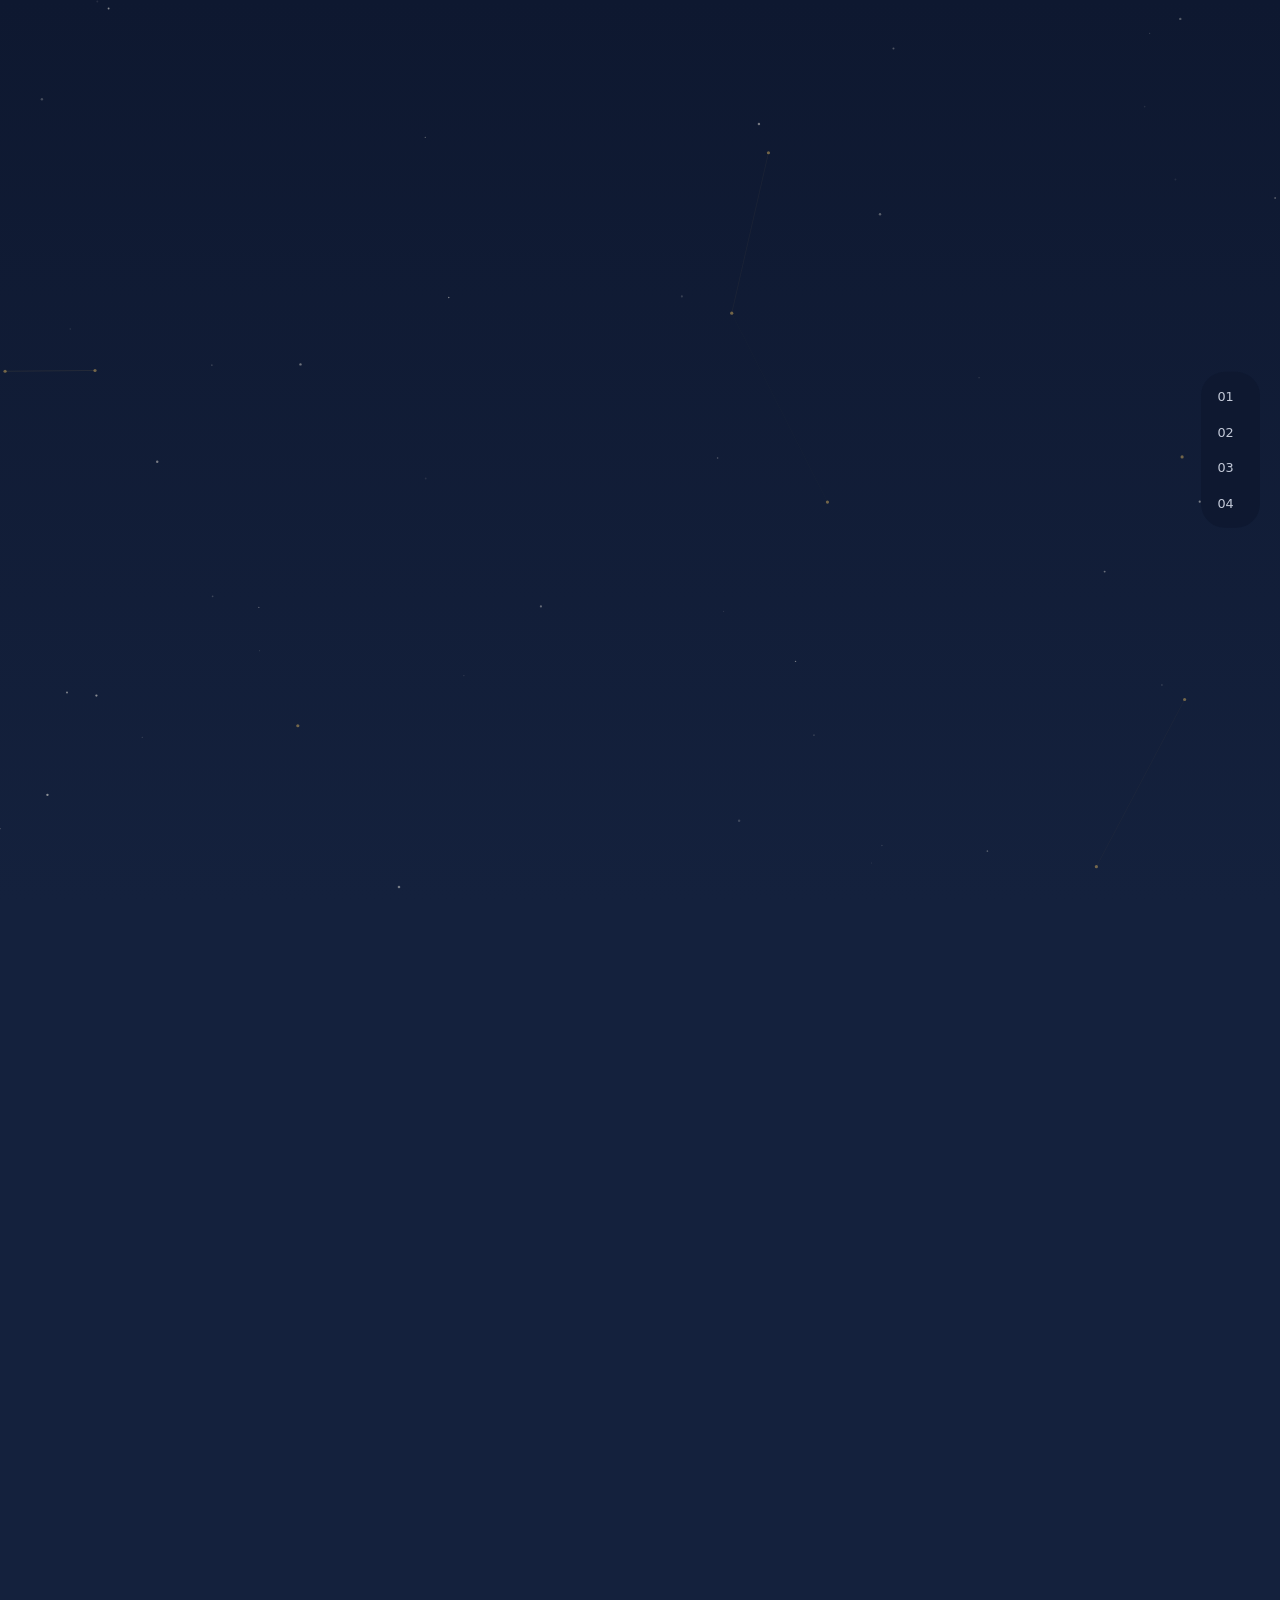
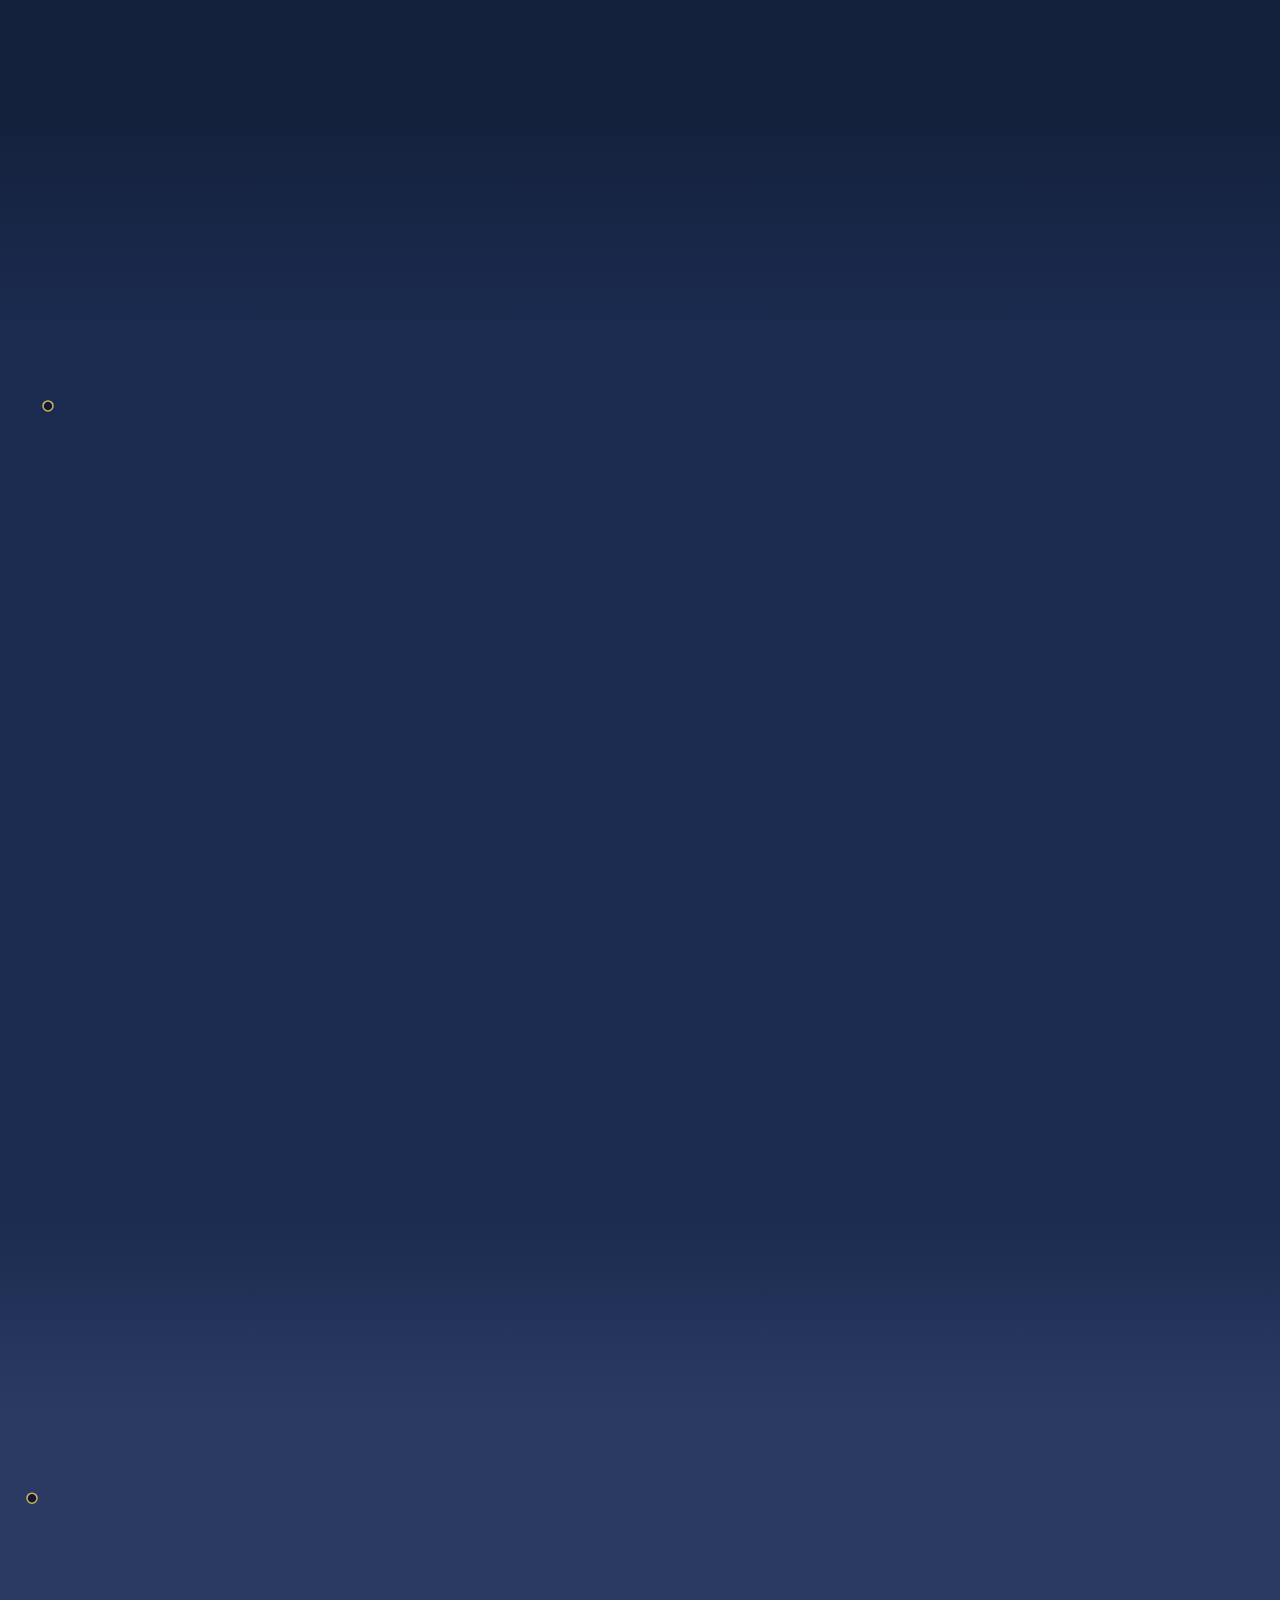
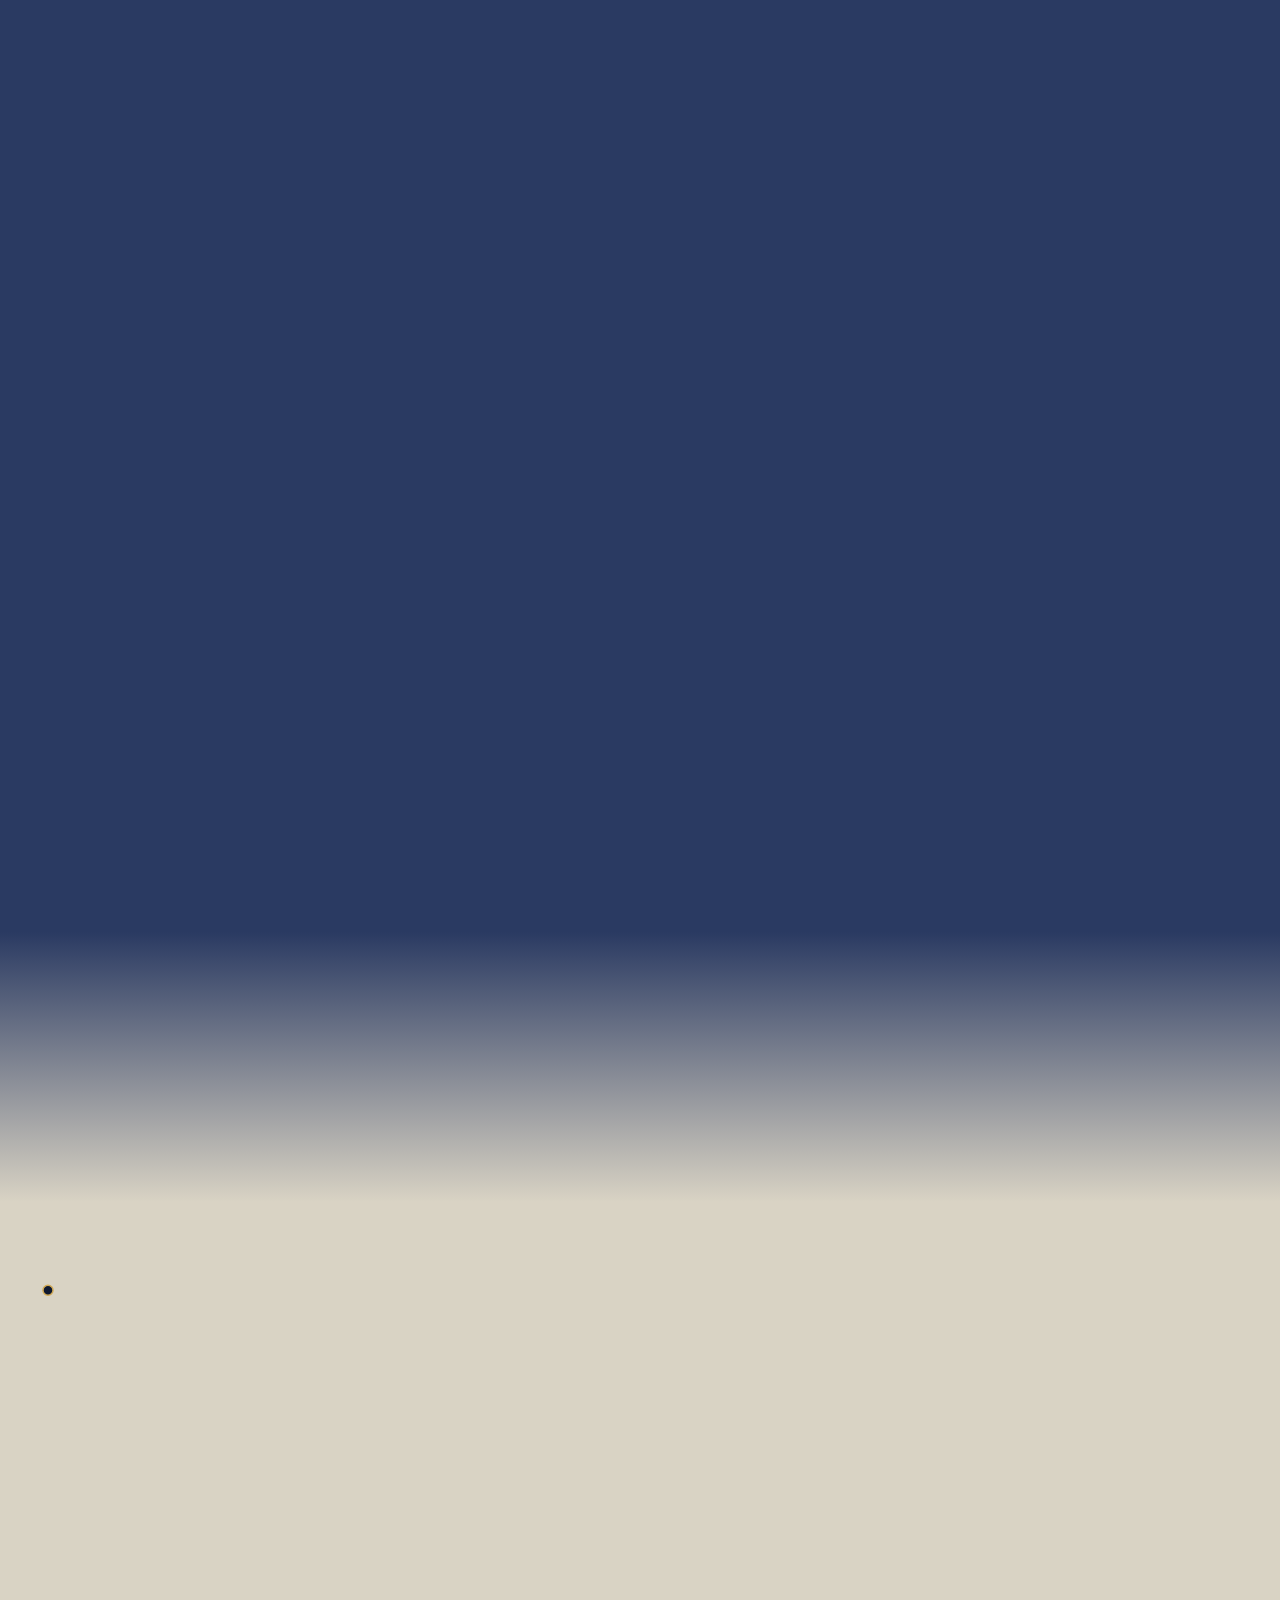
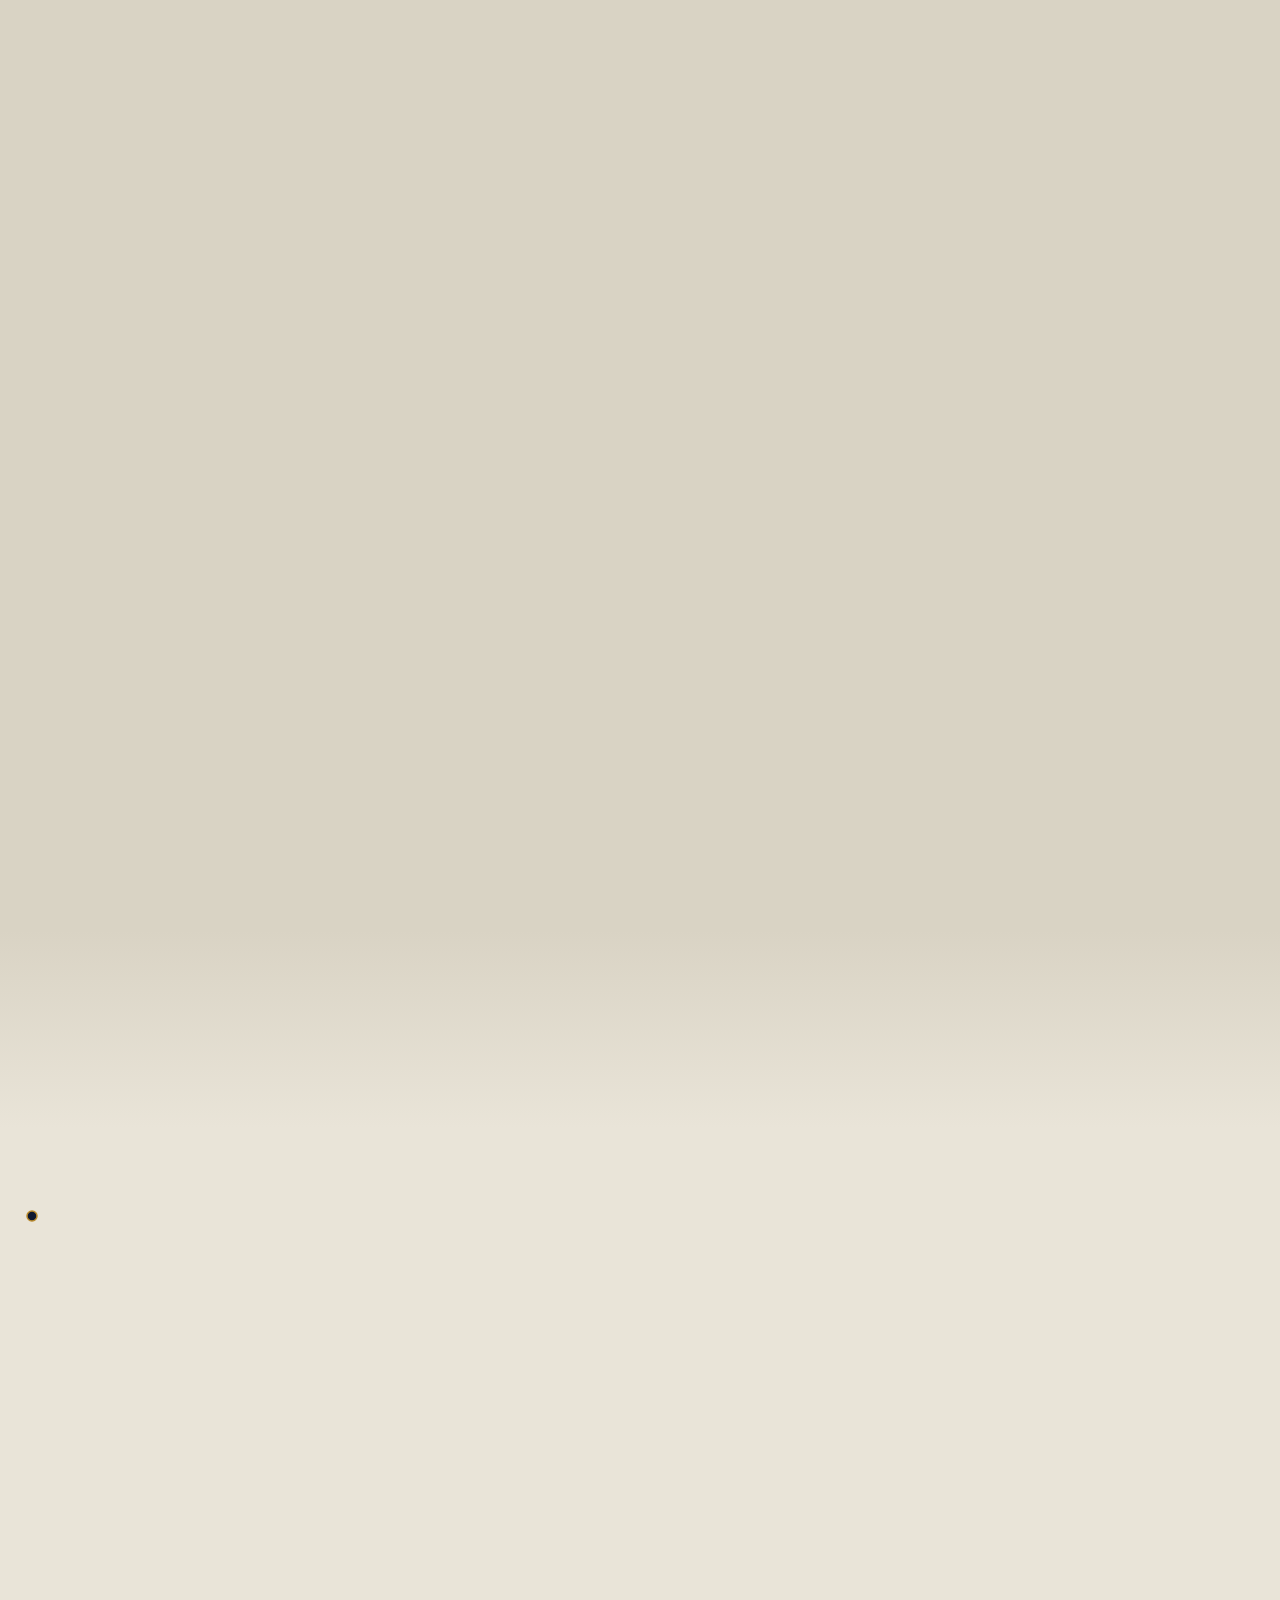
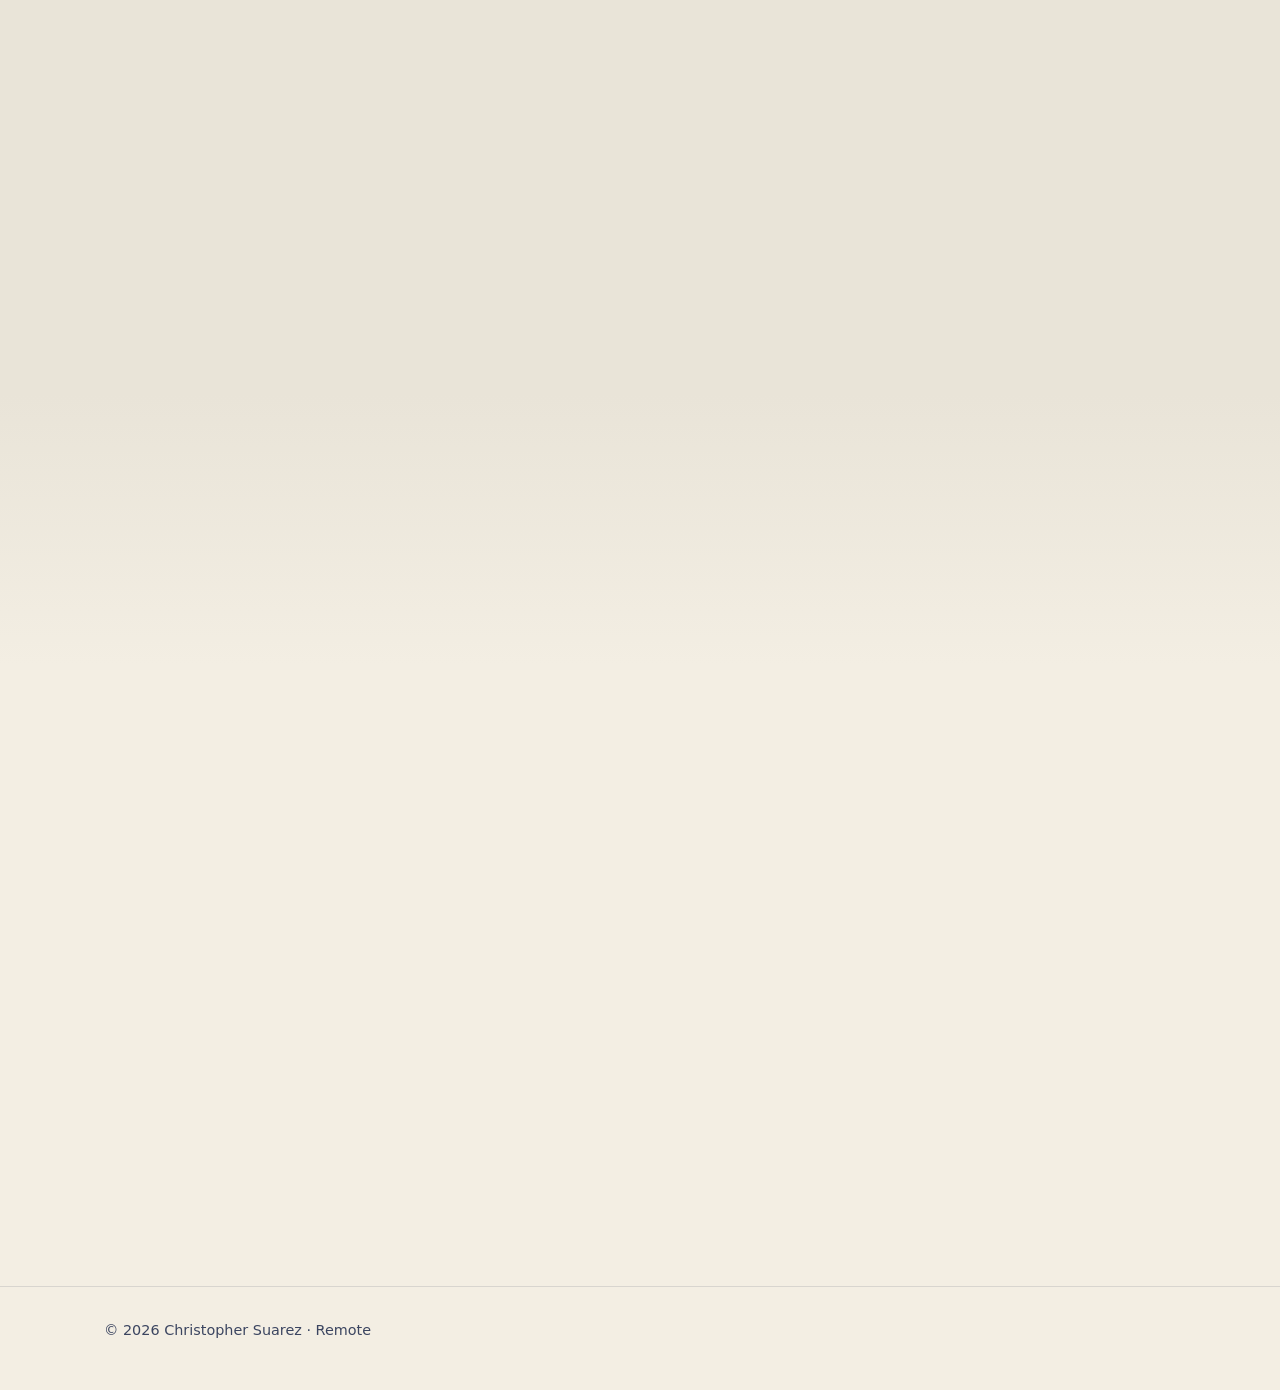
==== commit 0daa14ec: "Security and SEO: CSP + referrer meta, full OG/Twitter tags, Person JSON-LD, robots.txt, sitemap.xml" ====
--- a/index.html
+++ b/index.html
@@ -3,16 +3,30 @@
 <head>
 <meta charset="utf-8">
 <meta name="viewport" content="width=device-width, initial-scale=1">
+<meta http-equiv="Content-Security-Policy" content="default-src 'self'; script-src 'self'; style-src 'self' https://fonts.googleapis.com; style-src-attr 'unsafe-inline'; font-src https://fonts.gstatic.com; img-src 'self' data:; connect-src 'self'; object-src 'none'; base-uri 'self'; form-action 'none'; upgrade-insecure-requests">
+<meta name="referrer" content="strict-origin-when-cross-origin">
 <title>Christopher Suarez · IT &amp; Cybersecurity</title>
 <meta name="description" content="Christopher Suarez, IT and cybersecurity professional working remotely. From field fiber installs to IT administration, security labs and building for small businesses.">
 <meta name="theme-color" content="#0E1830">
 <link rel="canonical" href="https://christophersuarez.net/">
-<meta property="og:type" content="website">
+<meta name="robots" content="index, follow, max-image-preview:large">
+<meta name="author" content="Christopher Suarez">
+<meta property="og:type" content="profile">
+<meta property="og:site_name" content="Christopher Suarez">
+<meta property="og:locale" content="en_US">
 <meta property="og:title" content="Christopher Suarez · IT &amp; Cybersecurity">
 <meta property="og:description" content="From the cable to the code. IT and cybersecurity, working remotely.">
 <meta property="og:url" content="https://christophersuarez.net/">
 <meta property="og:image" content="https://christophersuarez.net/assets/og.png">
+<meta property="og:image:width" content="1200">
+<meta property="og:image:height" content="630">
+<meta property="og:image:alt" content="From the cable to the code. Christopher Suarez, IT and cybersecurity.">
 <meta name="twitter:card" content="summary_large_image">
+<meta name="twitter:title" content="Christopher Suarez · IT &amp; Cybersecurity">
+<meta name="twitter:description" content="From the cable to the code. IT and cybersecurity, working remotely.">
+<meta name="twitter:image" content="https://christophersuarez.net/assets/og.png">
+<link rel="apple-touch-icon" href="/assets/headshot.webp">
+<script type="application/ld+json">{"@context":"https://schema.org","@type":"Person","name":"Christopher Suarez","url":"https://christophersuarez.net/","image":"https://christophersuarez.net/assets/headshot.webp","jobTitle":"IT Support Specialist","email":"mailto:hello@christophersuarez.net","knowsLanguage":["en","es"],"alumniOf":[{"@type":"CollegeOrUniversity","name":"Western Governors University"},{"@type":"CollegeOrUniversity","name":"UT Austin McCombs School of Business"}],"worksFor":{"@type":"Organization","name":"TechVe Solutions","url":"https://techvesolutions.com"},"sameAs":["https://www.linkedin.com/in/christophersuarez-it/"]}</script>
 <link rel="icon" href="/favicon.svg" type="image/svg+xml">
 <link rel="preconnect" href="https://fonts.googleapis.com">
 <link rel="preconnect" href="https://fonts.gstatic.com" crossorigin>
--- a/styles.css
+++ b/styles.css
@@ -88,10 +88,14 @@
 .rail a{display:flex;align-items:center;justify-content:flex-end;gap:.6rem;color:#C3C9D8;text-decoration:none;font-size:.8rem}
 .rail b{font-weight:500;width:1.9rem;text-align:center}
 .rail span{max-width:0;overflow:hidden;white-space:nowrap;transition:max-width .35s}
-.rail a:hover span,.rail a:focus-visible span,.rail a[aria-current] span{max-width:7rem;padding-right:.4rem}
+.rail a:hover span,.rail a:focus-visible span{max-width:7rem;padding-right:.4rem}
+/* active label only where the gutter can fit it, so it never covers content */
+@media(min-width:92rem){.rail a[aria-current] span{max-width:7rem;padding-right:.4rem}}
 .rail a[aria-current]{color:#D4AE5C}
 .rail::after{content:"";position:absolute;left:50%;bottom:-1.3rem;width:2px;height:.8rem;border-radius:2px;background:#D4AE5C;transform-origin:top;scale:1 var(--progress,0);translate:-50% 0}
 @media(max-width:44.9rem){.js .rail{display:none}}
+/* keep content clear of the fixed rail where both are shown */
+@media(min-width:45rem){.js .wrap{width:min(100% - 2*var(--pad) - 7rem,70rem)}}
 
 /* night lights: gold points that fade as the day arrives */
 .lights{position:fixed;inset:0;z-index:0;pointer-events:none;
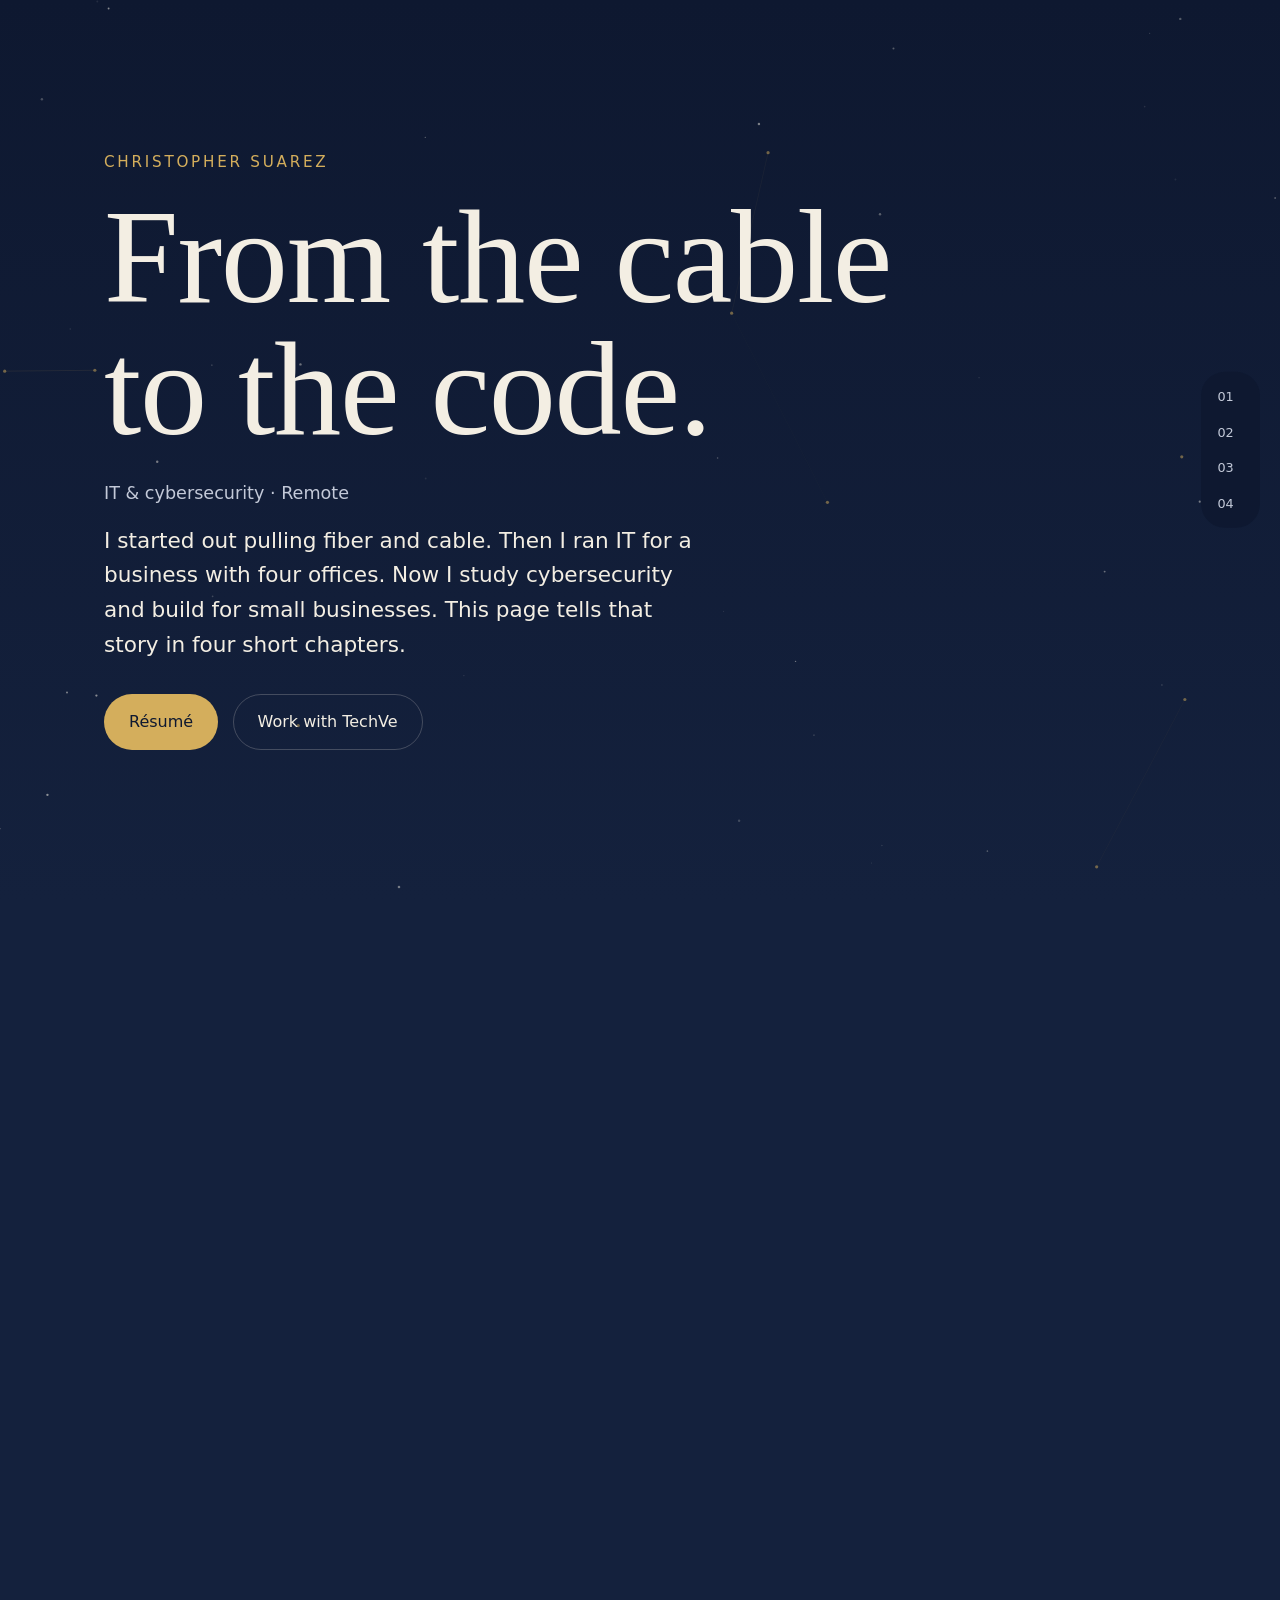
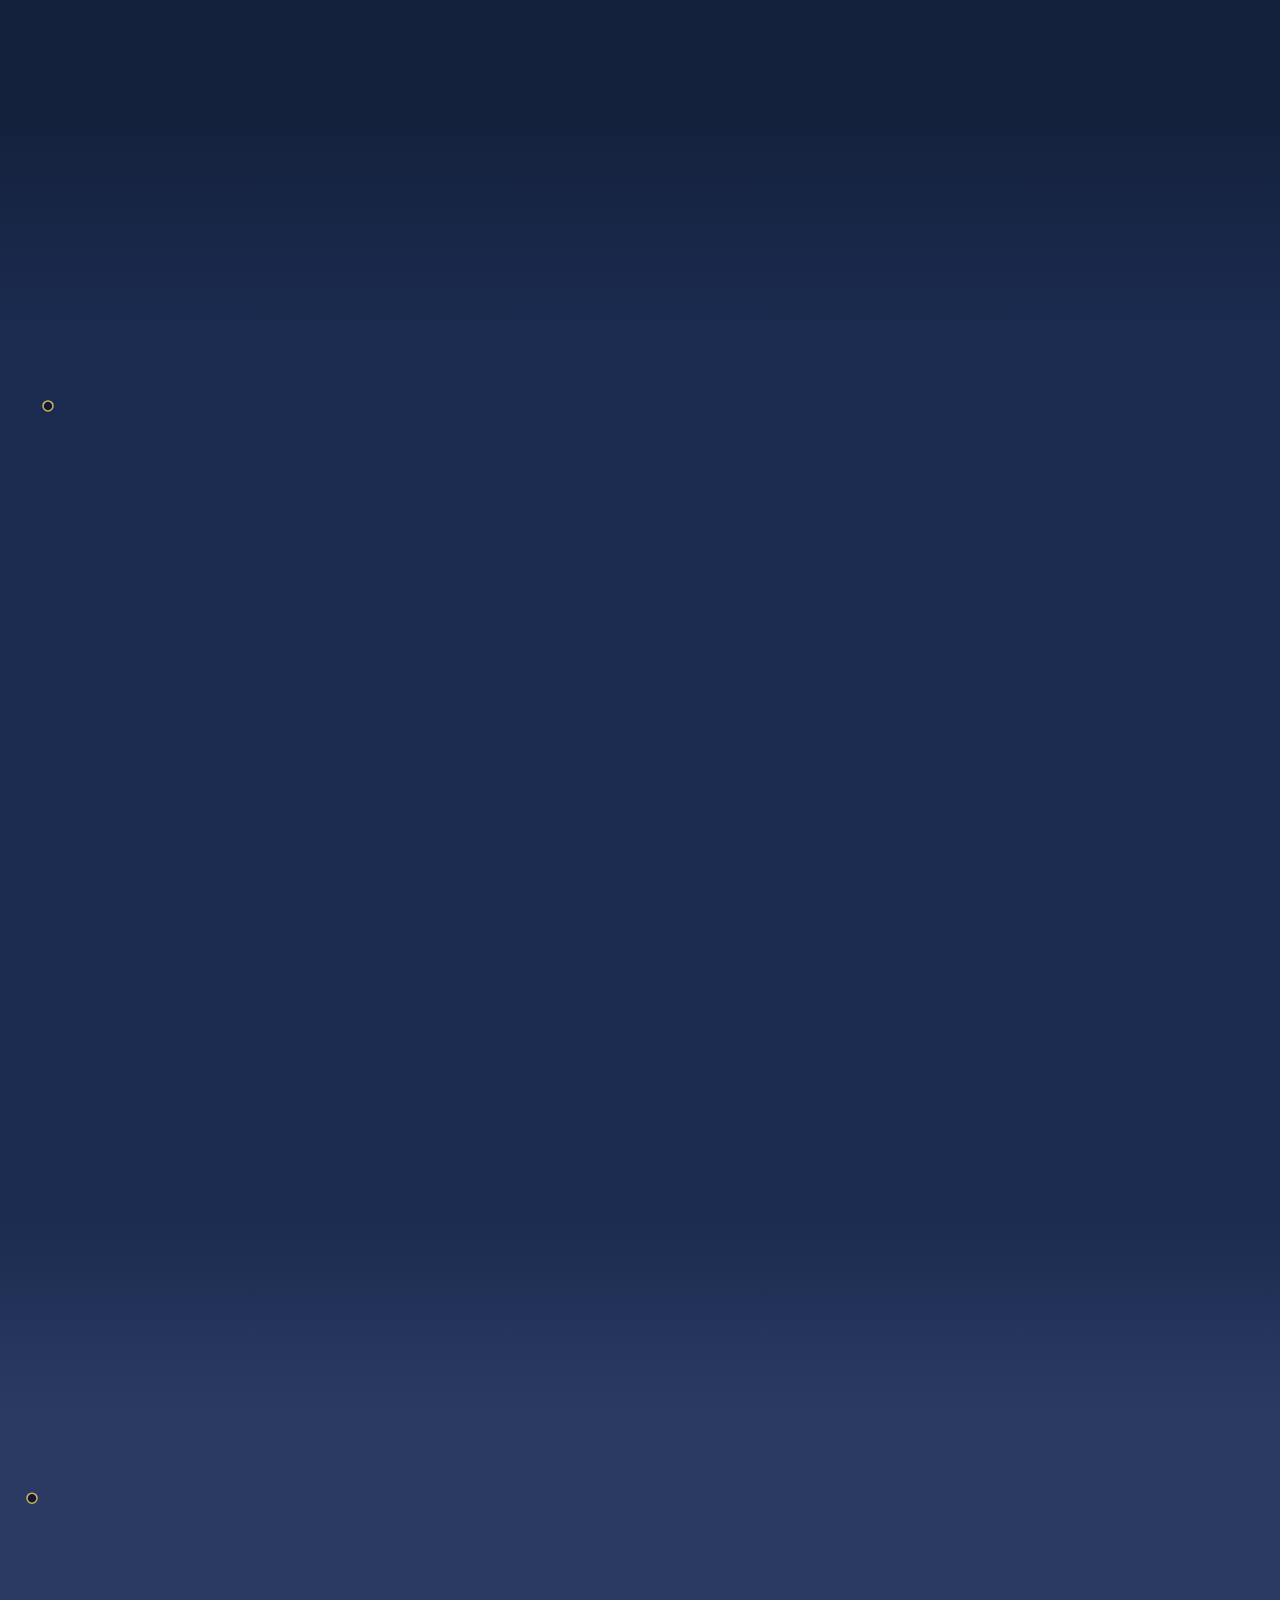
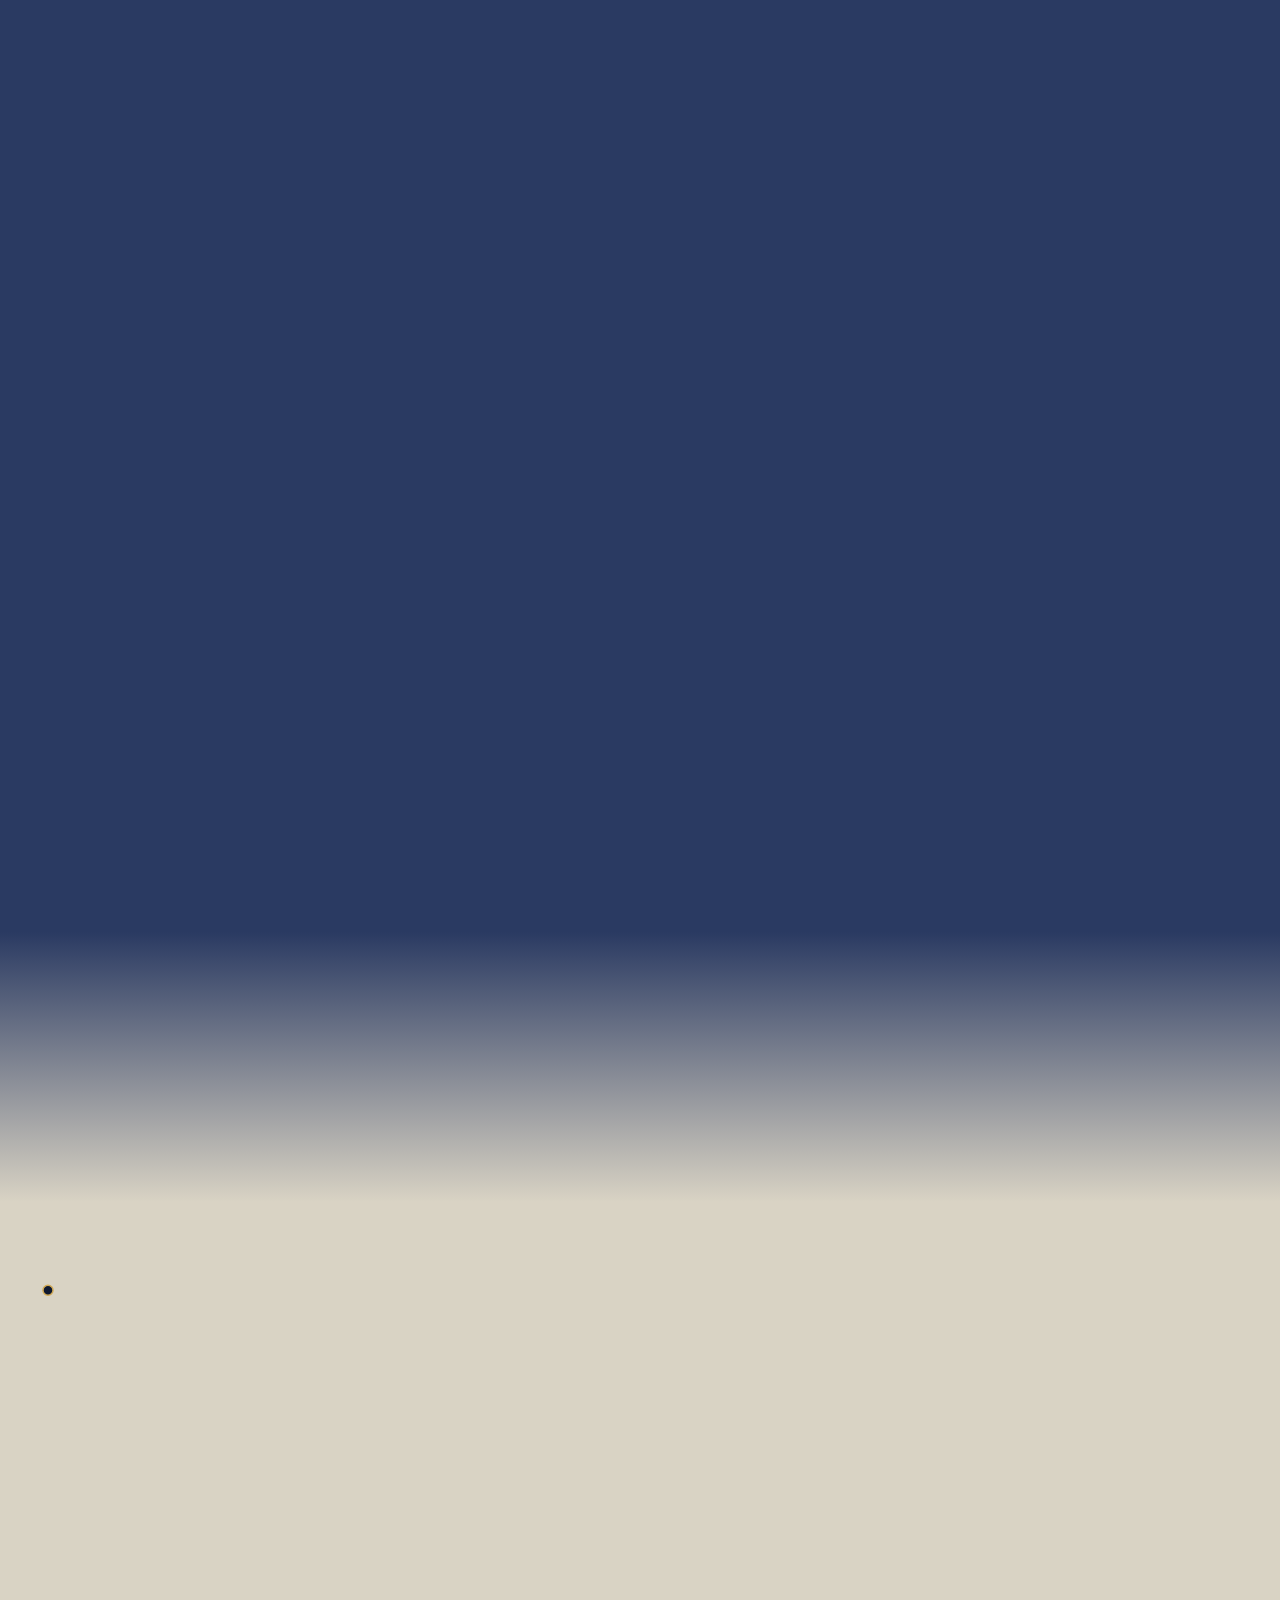
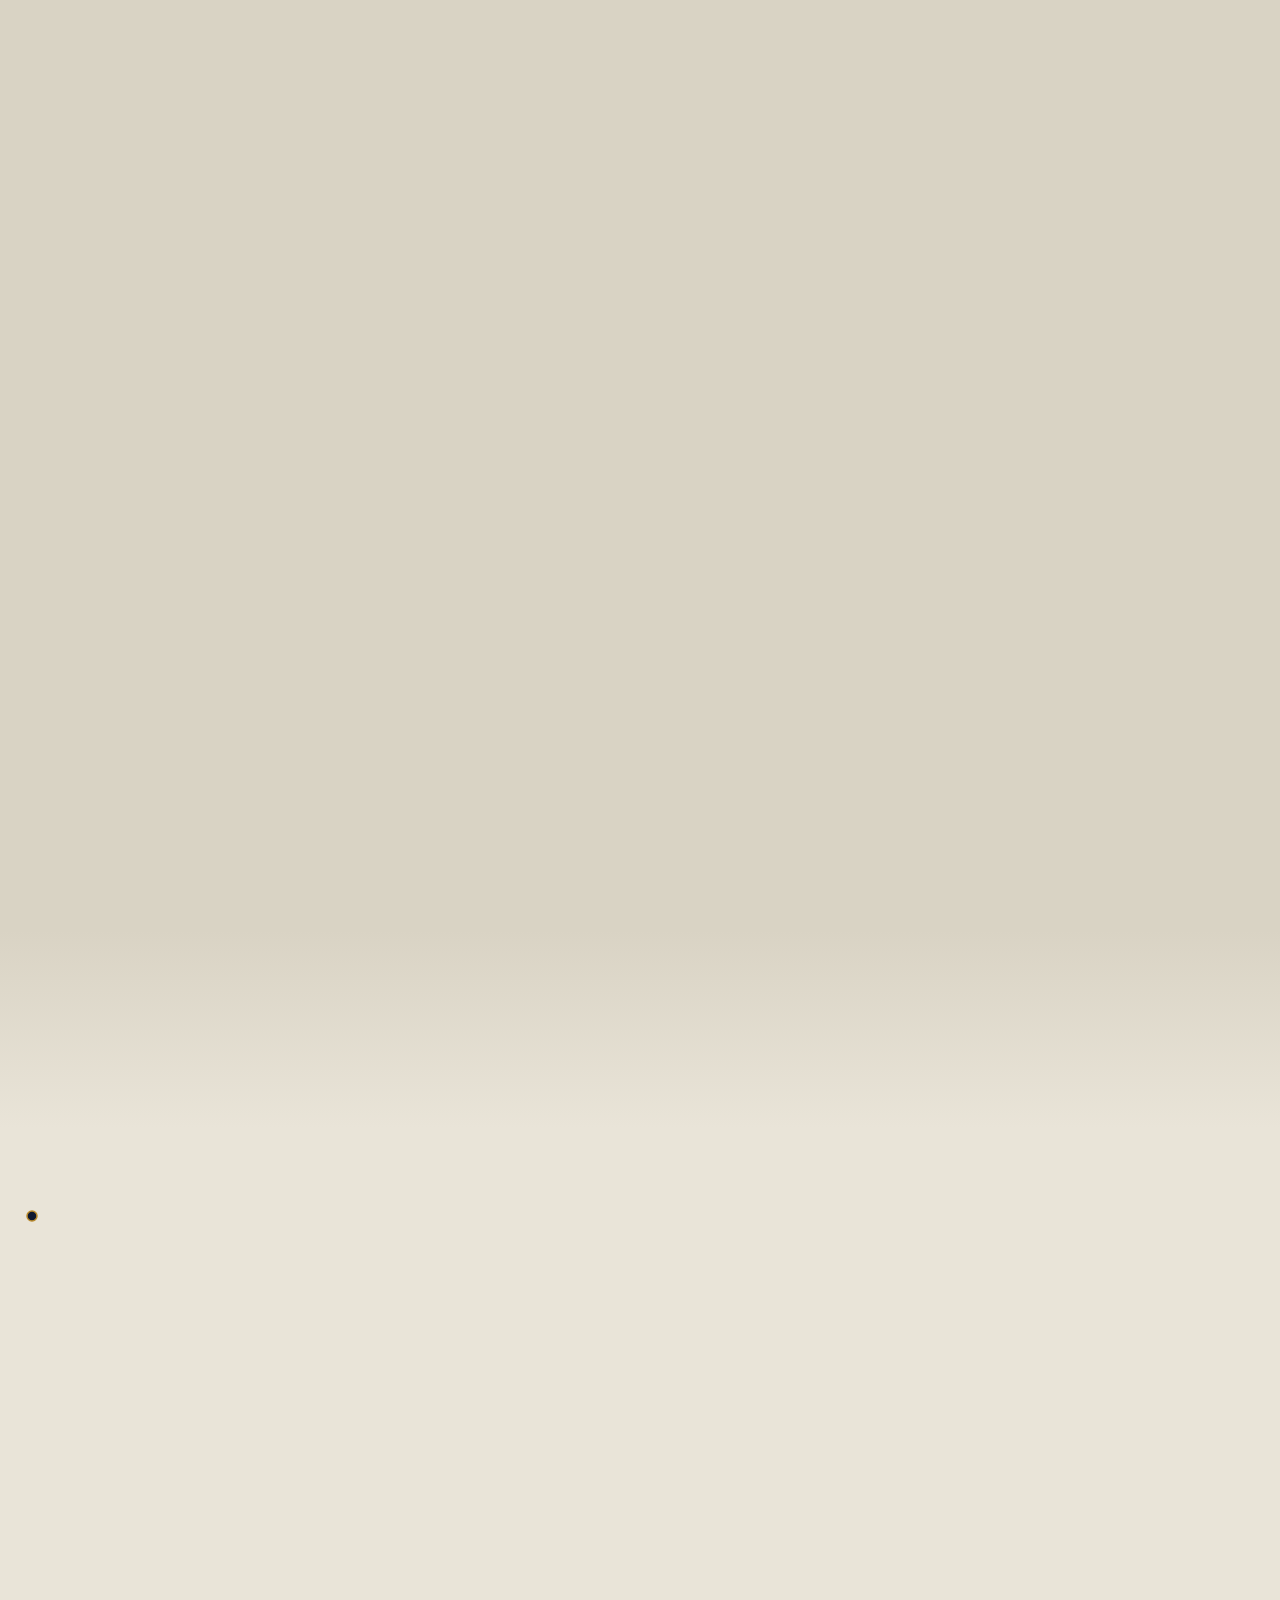
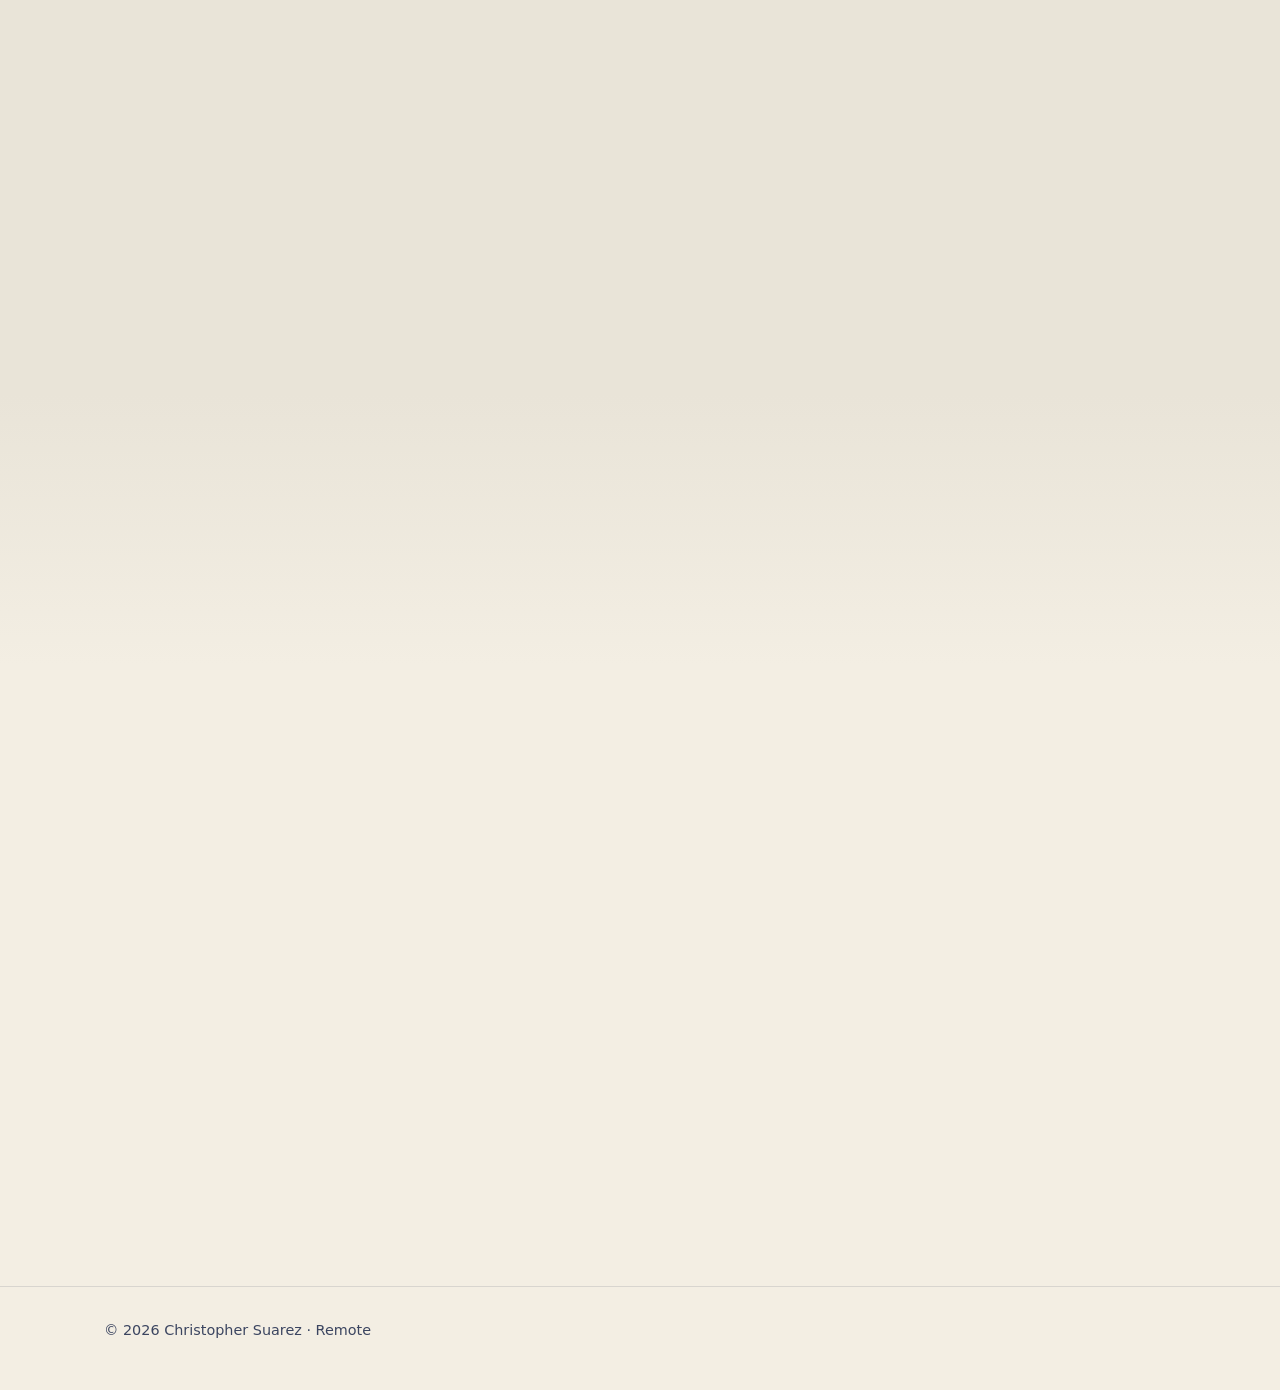
==== commit 09fd1a34: "Serve headshot at 480px (Lighthouse: responsive images) Co-Authored-By: Claude Opus 5.5 <noreply@ant" ====
--- a/index.html
+++ b/index.html
@@ -104,7 +104,7 @@
       <p class="num reveal" aria-hidden="true">02</p>
       <p class="kicker reveal">The office</p>
       <h2 id="office-h" class="reveal">Then I kept an office running.</h2>
-      <figure class="photo reveal"><img src="/assets/headshot.webp" width="800" height="800" loading="lazy" decoding="async" alt="Christopher Suarez in a suit"></figure>
+      <figure class="photo reveal"><img src="/assets/headshot.webp" width="480" height="480" loading="lazy" decoding="async" alt="Christopher Suarez in a suit"></figure>
     </div>
     <div class="body">
       <p class="lead reveal">At Exacta Bookkeeping &amp; Tax Services I was the IT administrator for 30+ people across 4 offices. I managed Microsoft 365 and Entra ID, enrolled devices in Intune and kept Hyper-V machines running. In tax season, downtime is not an option. So I fixed things fast, and I read the logs to catch problems before anyone called.</p>
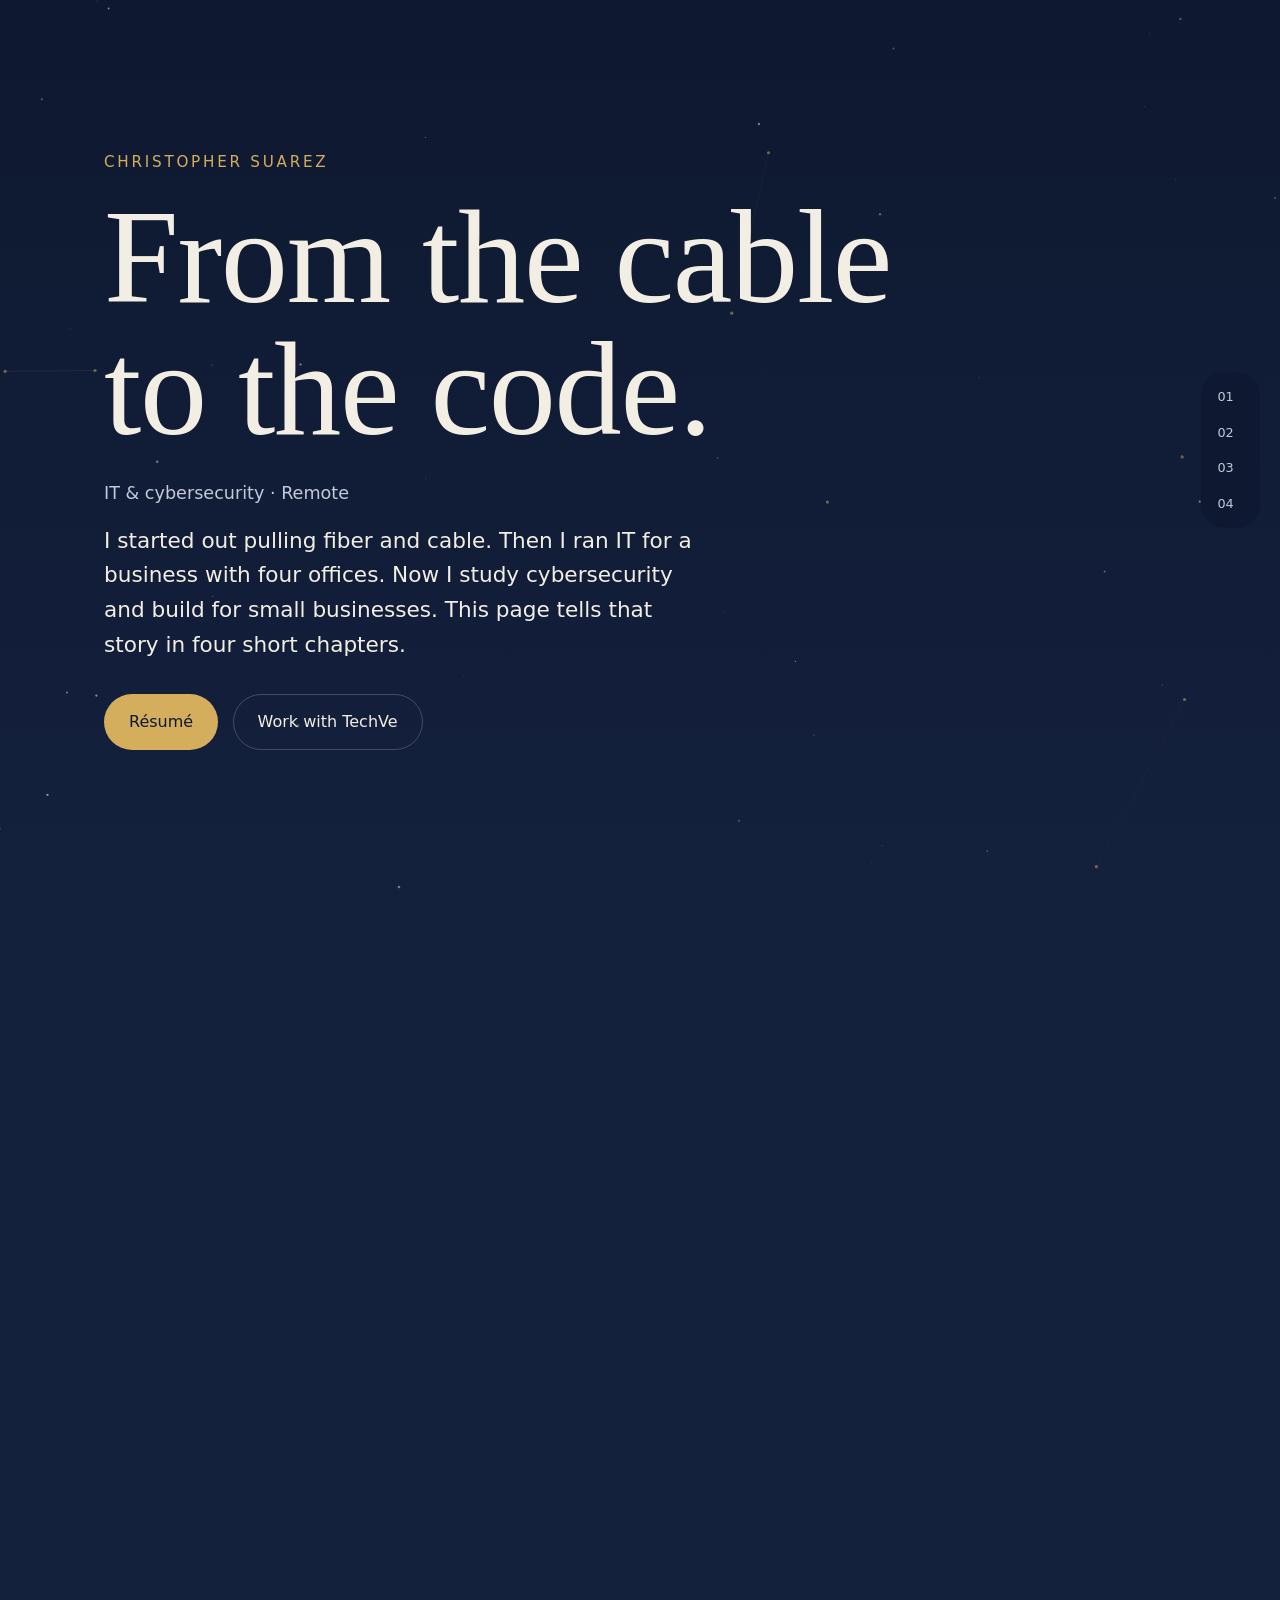
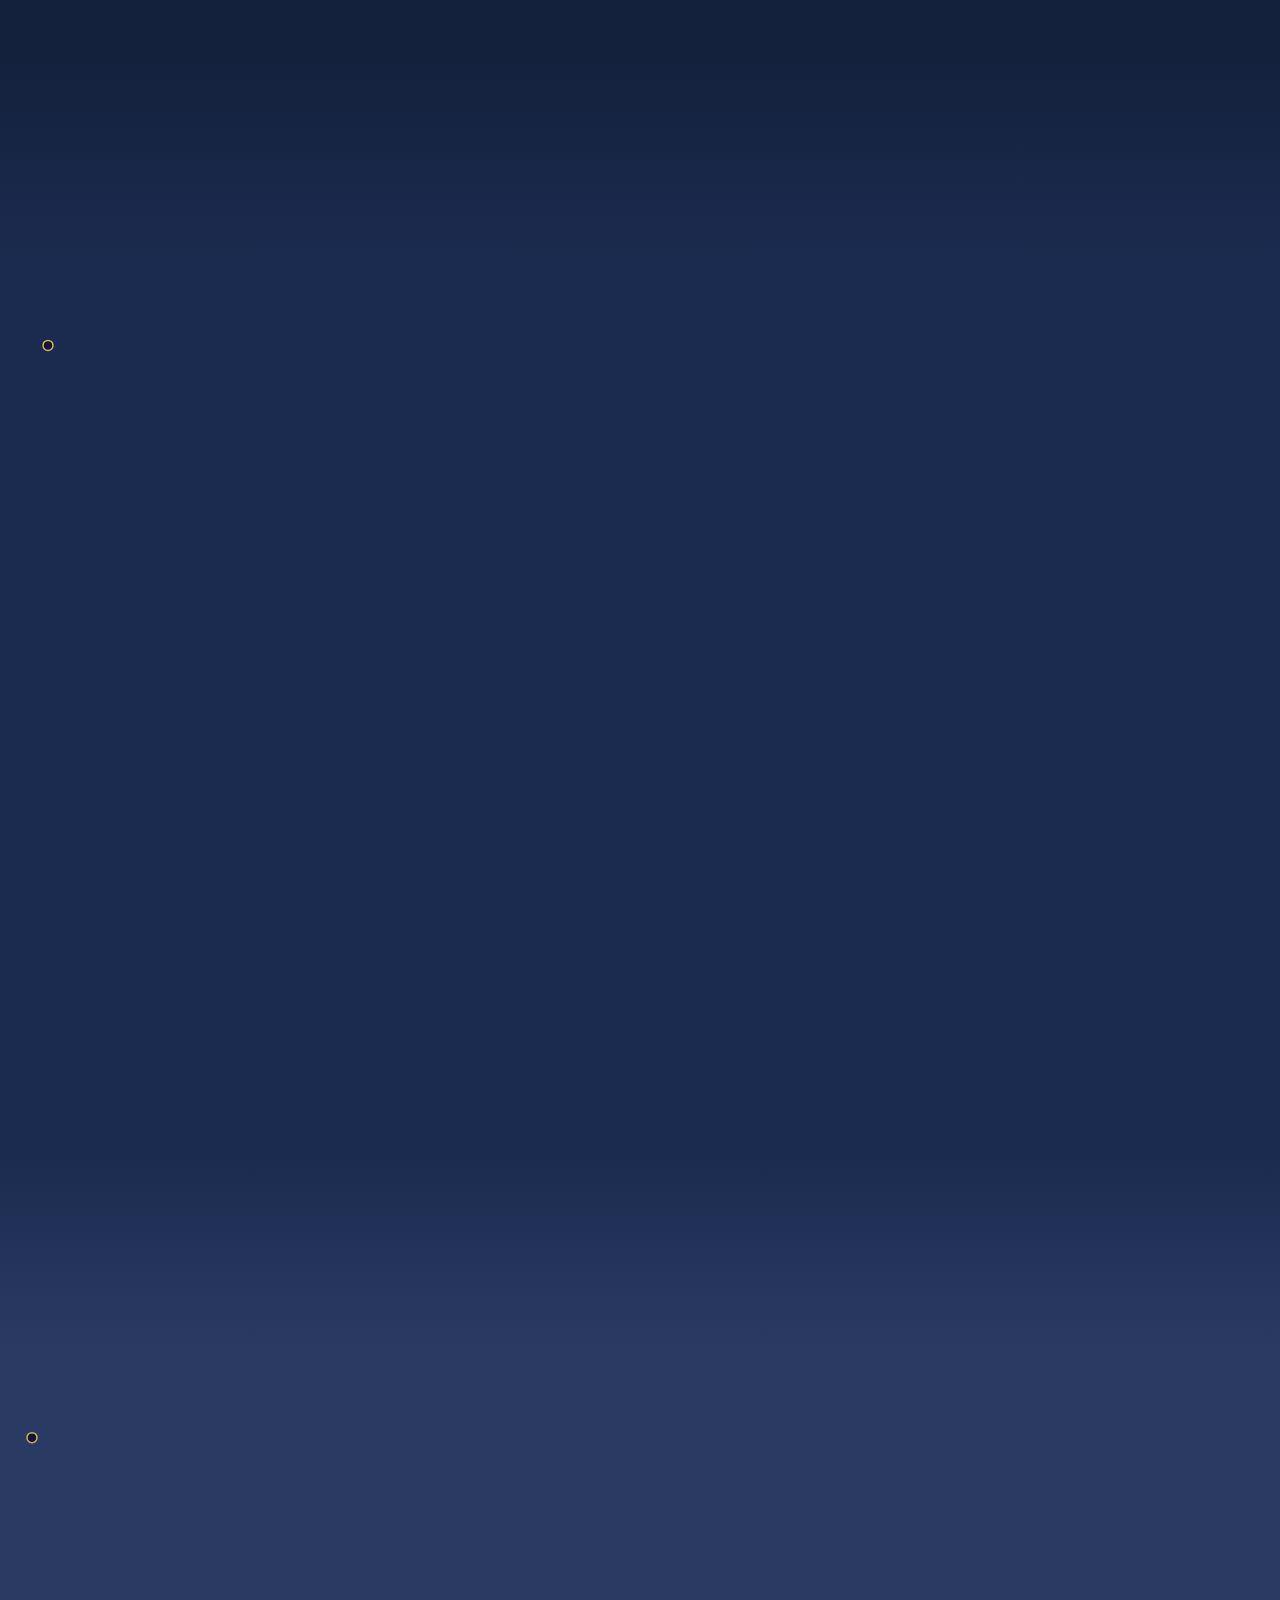
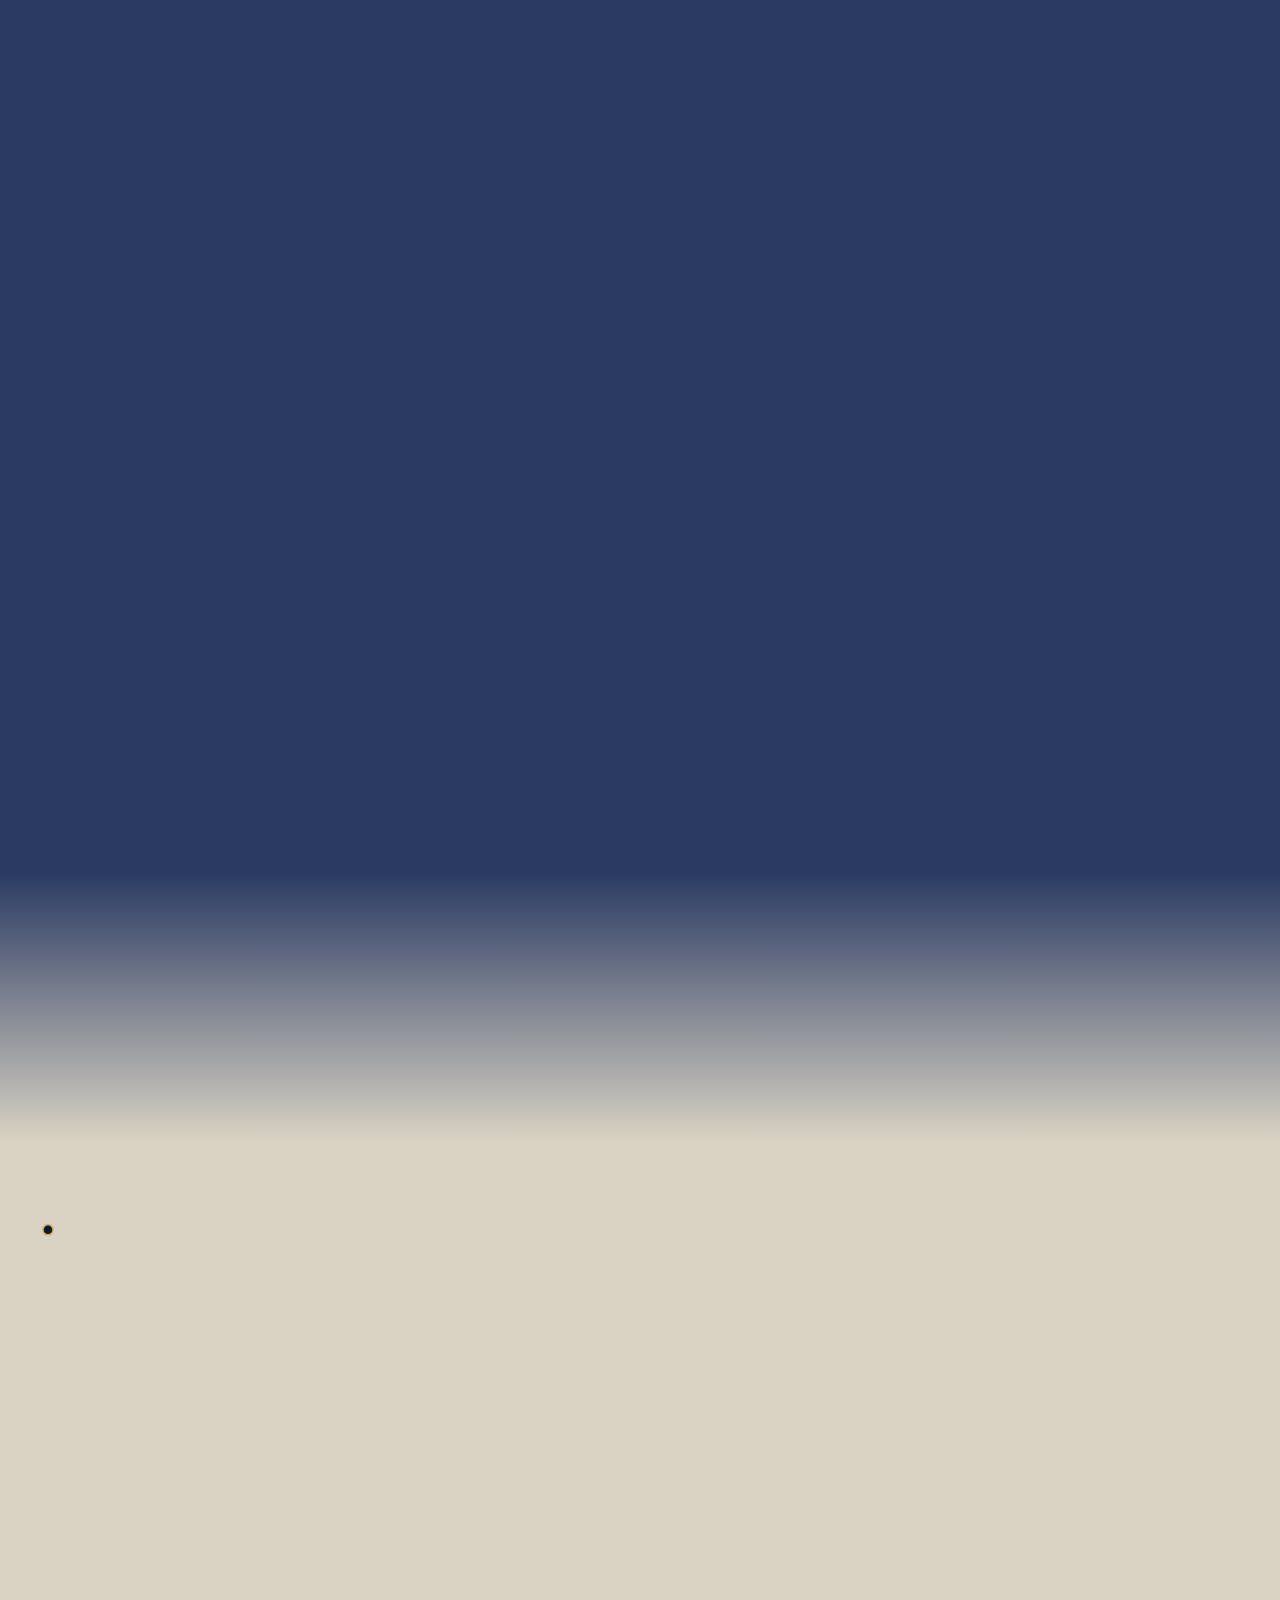
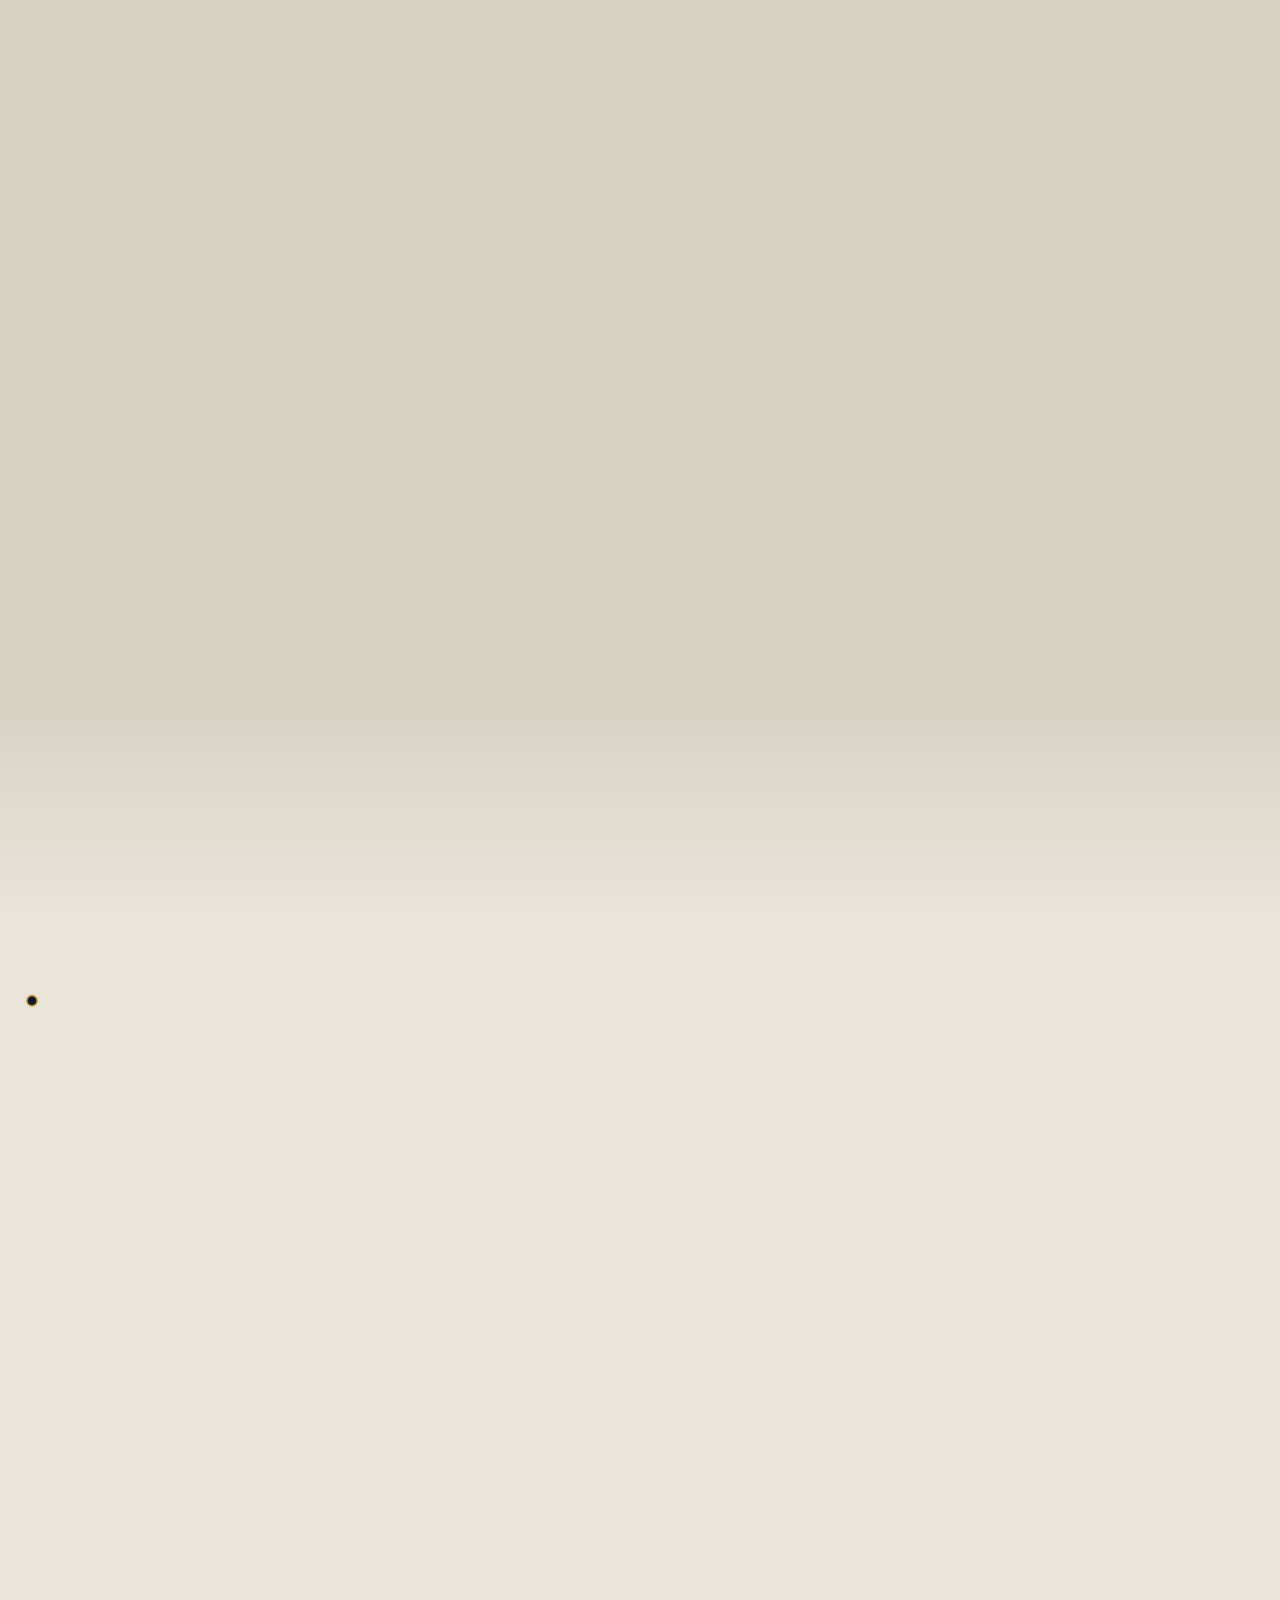
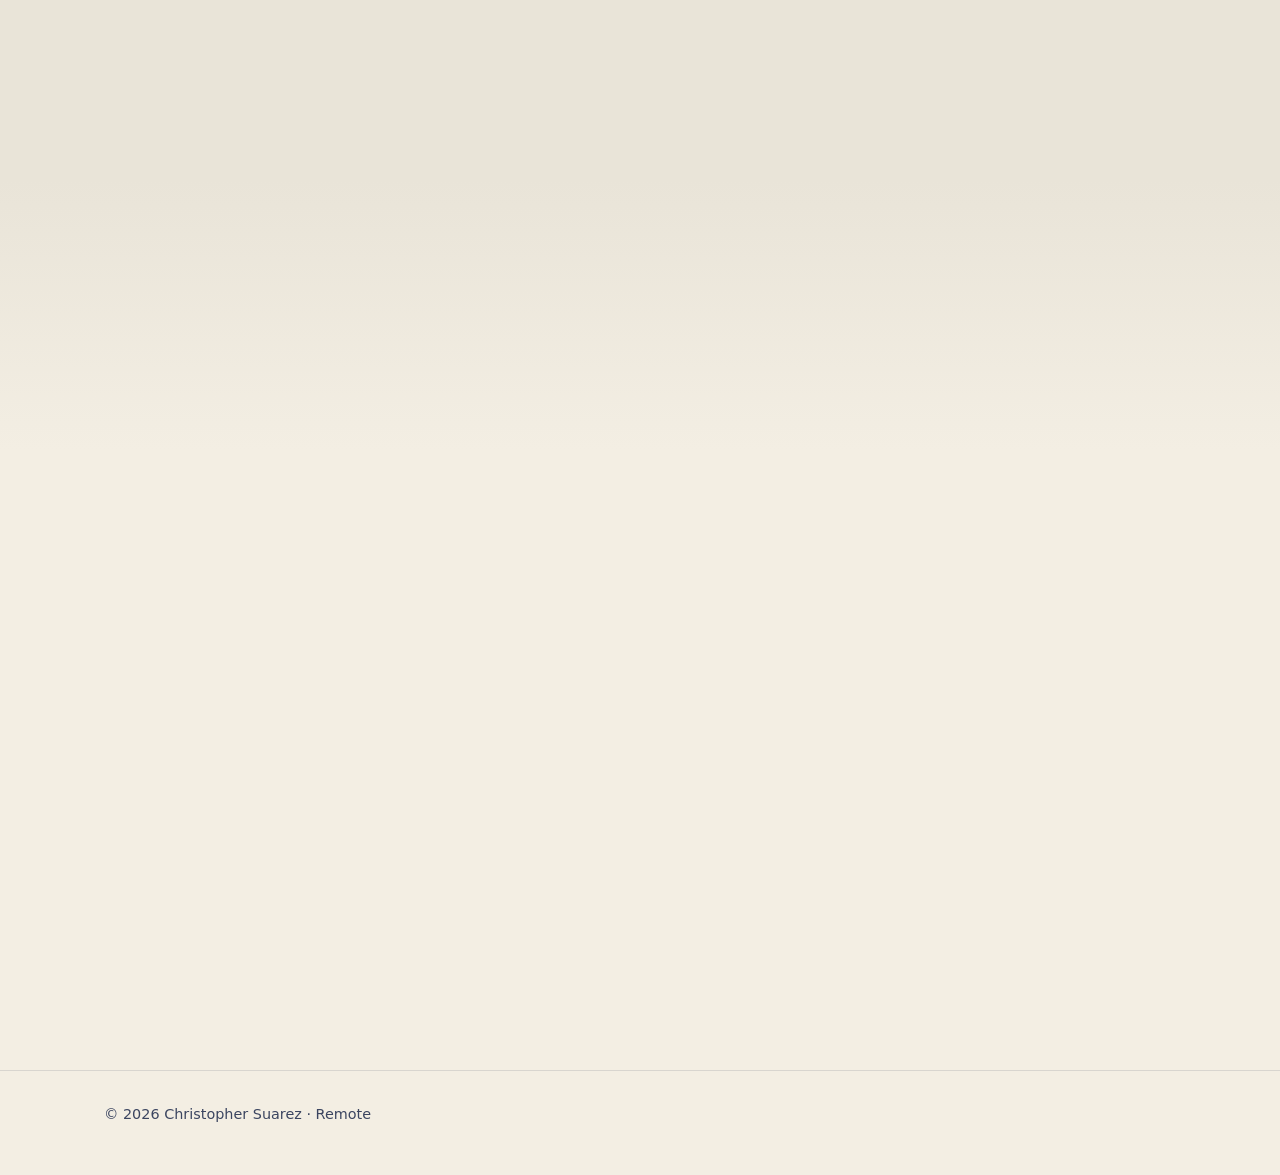
==== commit 9d0acd05: "Remove WGU from site and resume Co-Authored-By: Claude Opus 5.5 <noreply@anthropic.com>" ====
--- a/index.html
+++ b/index.html
@@ -26,7 +26,7 @@
 <meta name="twitter:description" content="From the cable to the code. IT and cybersecurity, working remotely.">
 <meta name="twitter:image" content="https://christophersuarez.net/assets/og.png">
 <link rel="apple-touch-icon" href="/assets/headshot.webp">
-<script type="application/ld+json">{"@context":"https://schema.org","@type":"Person","name":"Christopher Suarez","url":"https://christophersuarez.net/","image":"https://christophersuarez.net/assets/headshot.webp","jobTitle":"IT Support Specialist","email":"mailto:hello@christophersuarez.net","knowsLanguage":["en","es"],"alumniOf":[{"@type":"CollegeOrUniversity","name":"Western Governors University"},{"@type":"CollegeOrUniversity","name":"UT Austin McCombs School of Business"}],"worksFor":{"@type":"Organization","name":"TechVe Solutions","url":"https://techvesolutions.com"},"sameAs":["https://www.linkedin.com/in/christophersuarez-it/"]}</script>
+<script type="application/ld+json">{"@context":"https://schema.org","@type":"Person","name":"Christopher Suarez","url":"https://christophersuarez.net/","image":"https://christophersuarez.net/assets/headshot.webp","jobTitle":"IT Support Specialist","email":"mailto:hello@christophersuarez.net","knowsLanguage":["en","es"],"alumniOf":[{"@type":"CollegeOrUniversity","name":"UT Austin McCombs School of Business"}],"worksFor":{"@type":"Organization","name":"TechVe Solutions","url":"https://techvesolutions.com"},"sameAs":["https://www.linkedin.com/in/christophersuarez-it/"]}</script>
 <link rel="icon" href="/favicon.svg" type="image/svg+xml">
 <link rel="preconnect" href="https://fonts.googleapis.com">
 <link rel="preconnect" href="https://fonts.gstatic.com" crossorigin>
@@ -69,7 +69,7 @@
     <dl class="reveal">
       <div><dt>Now</dt><dd>Founder of TechVe Solutions and Cobrao</dd></div>
       <div><dt>Before</dt><dd>IT Administrator, Exacta Bookkeeping &amp; Tax Services (Dec 2025 – Apr 2026)</dd></div>
-      <div><dt>Education</dt><dd>Post Graduate Program in Cybersecurity, UT Austin McCombs School of Business (Jan 2026) · B.S. Cybersecurity and Information Assurance, WGU (2026–2028)</dd></div>
+      <div><dt>Education</dt><dd>Post Graduate Program in Cybersecurity, UT Austin McCombs School of Business (Jan 2026)</dd></div>
       <div><dt>Core skills</dt><dd>Microsoft 365 &amp; Entra ID · Intune · Hyper-V · Fiber &amp; Ethernet networking · Palo Alto firewalls · Vulnerability management with Nessus</dd></div>
       <div><dt>Location</dt><dd>Remote</dd></div>
       <div><dt>Email</dt><dd><a href="mailto:hello@christophersuarez.net">hello@christophersuarez.net</a></dd></div>
@@ -132,10 +132,9 @@
         <h2 id="shield-h" class="reveal">Then I learned to defend it.</h2>
       </div>
       <div class="body">
-        <p class="lead reveal">Running real systems showed me how much can go wrong. So I went deep on security. I finished the Post Graduate Program in Cybersecurity at UT Austin McCombs School of Business in January 2026. Now I'm working on a B.S. in Cybersecurity and Information Assurance at WGU. The program was built on hands-on labs. These are six I'm proud of.</p>
+        <p class="lead reveal">Running real systems showed me how much can go wrong. So I went deep on security. I finished the Post Graduate Program in Cybersecurity at UT Austin McCombs School of Business in January 2026. The program was built on hands-on labs. These are six I'm proud of.</p>
         <ul class="facts reveal">
           <li>Post Graduate Program in Cybersecurity · UT Austin McCombs School of Business · Conferred Jan 2026 · <a href="https://vrfy.digital/v1bzdntz" rel="noopener">Verify</a></li>
-          <li>B.S. Cybersecurity and Information Assurance · Western Governors University · 2026–2028</li>
         </ul>
       </div>
     </div>
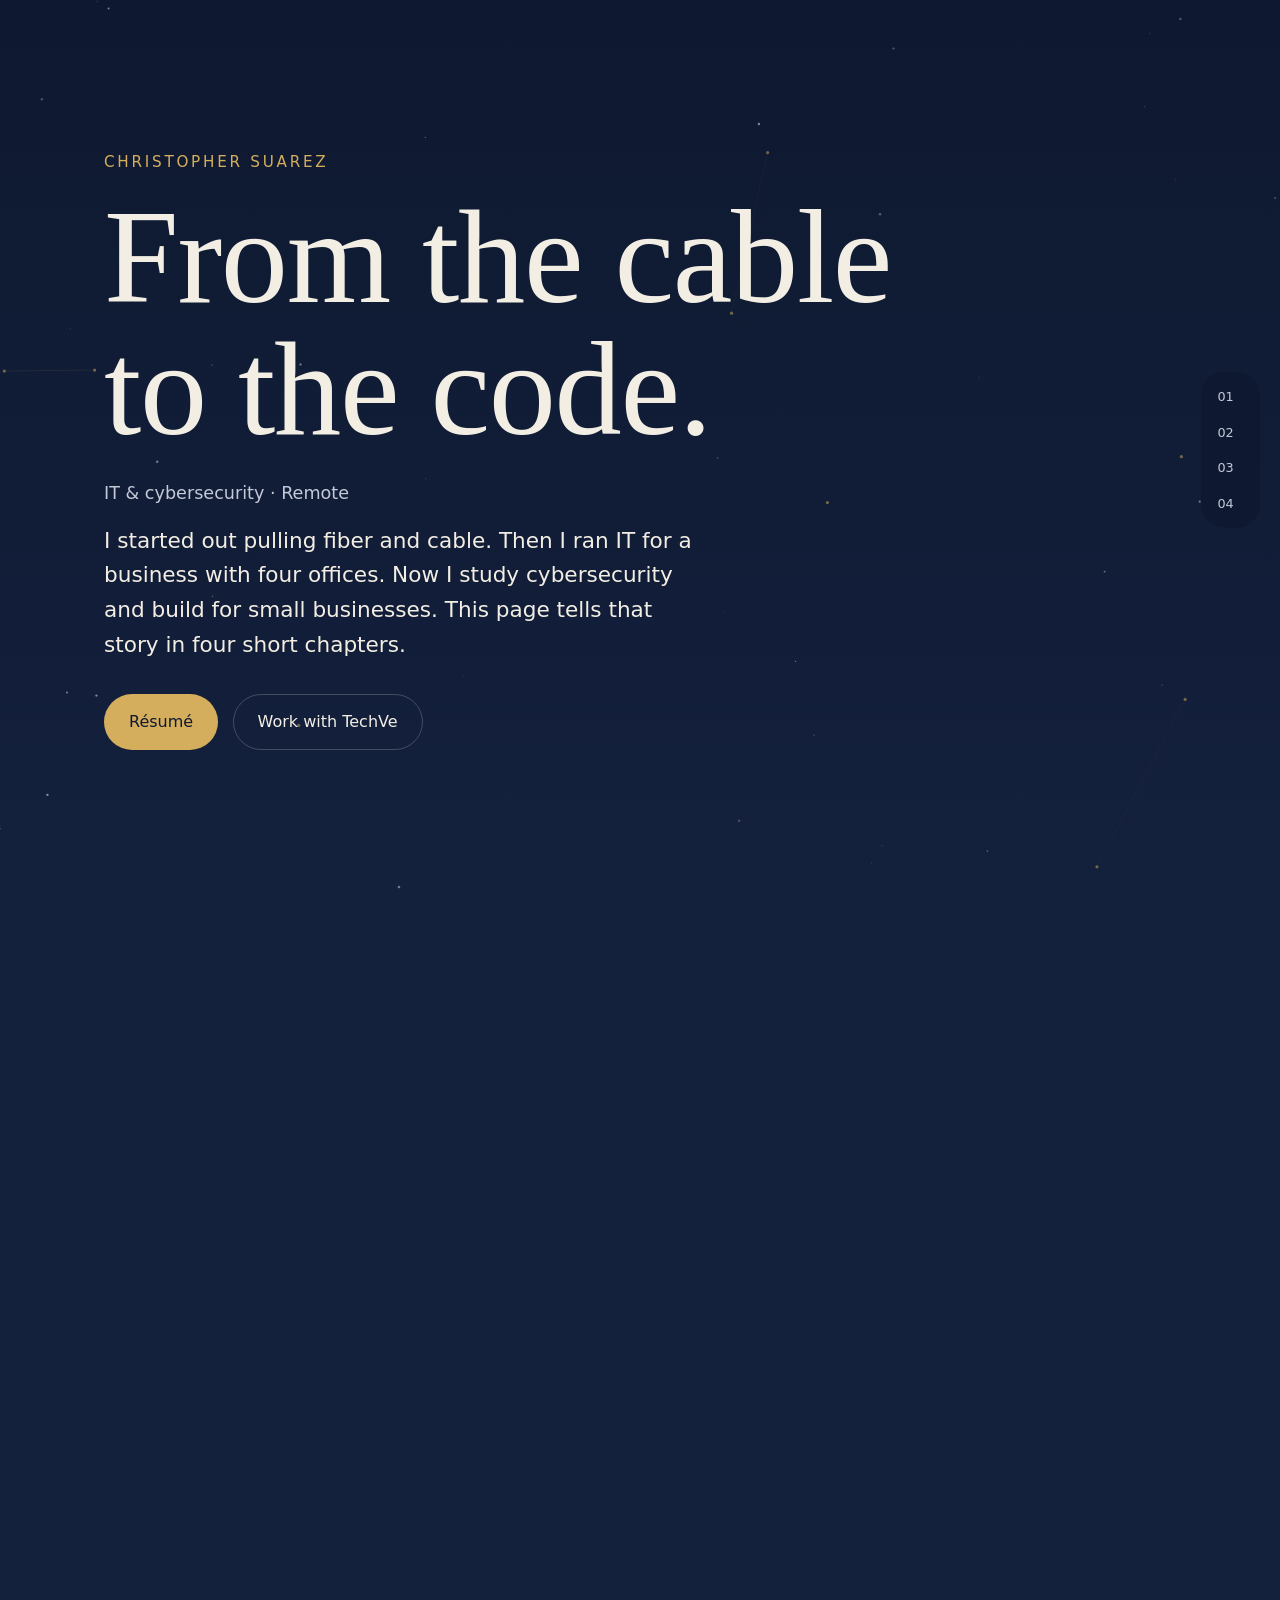
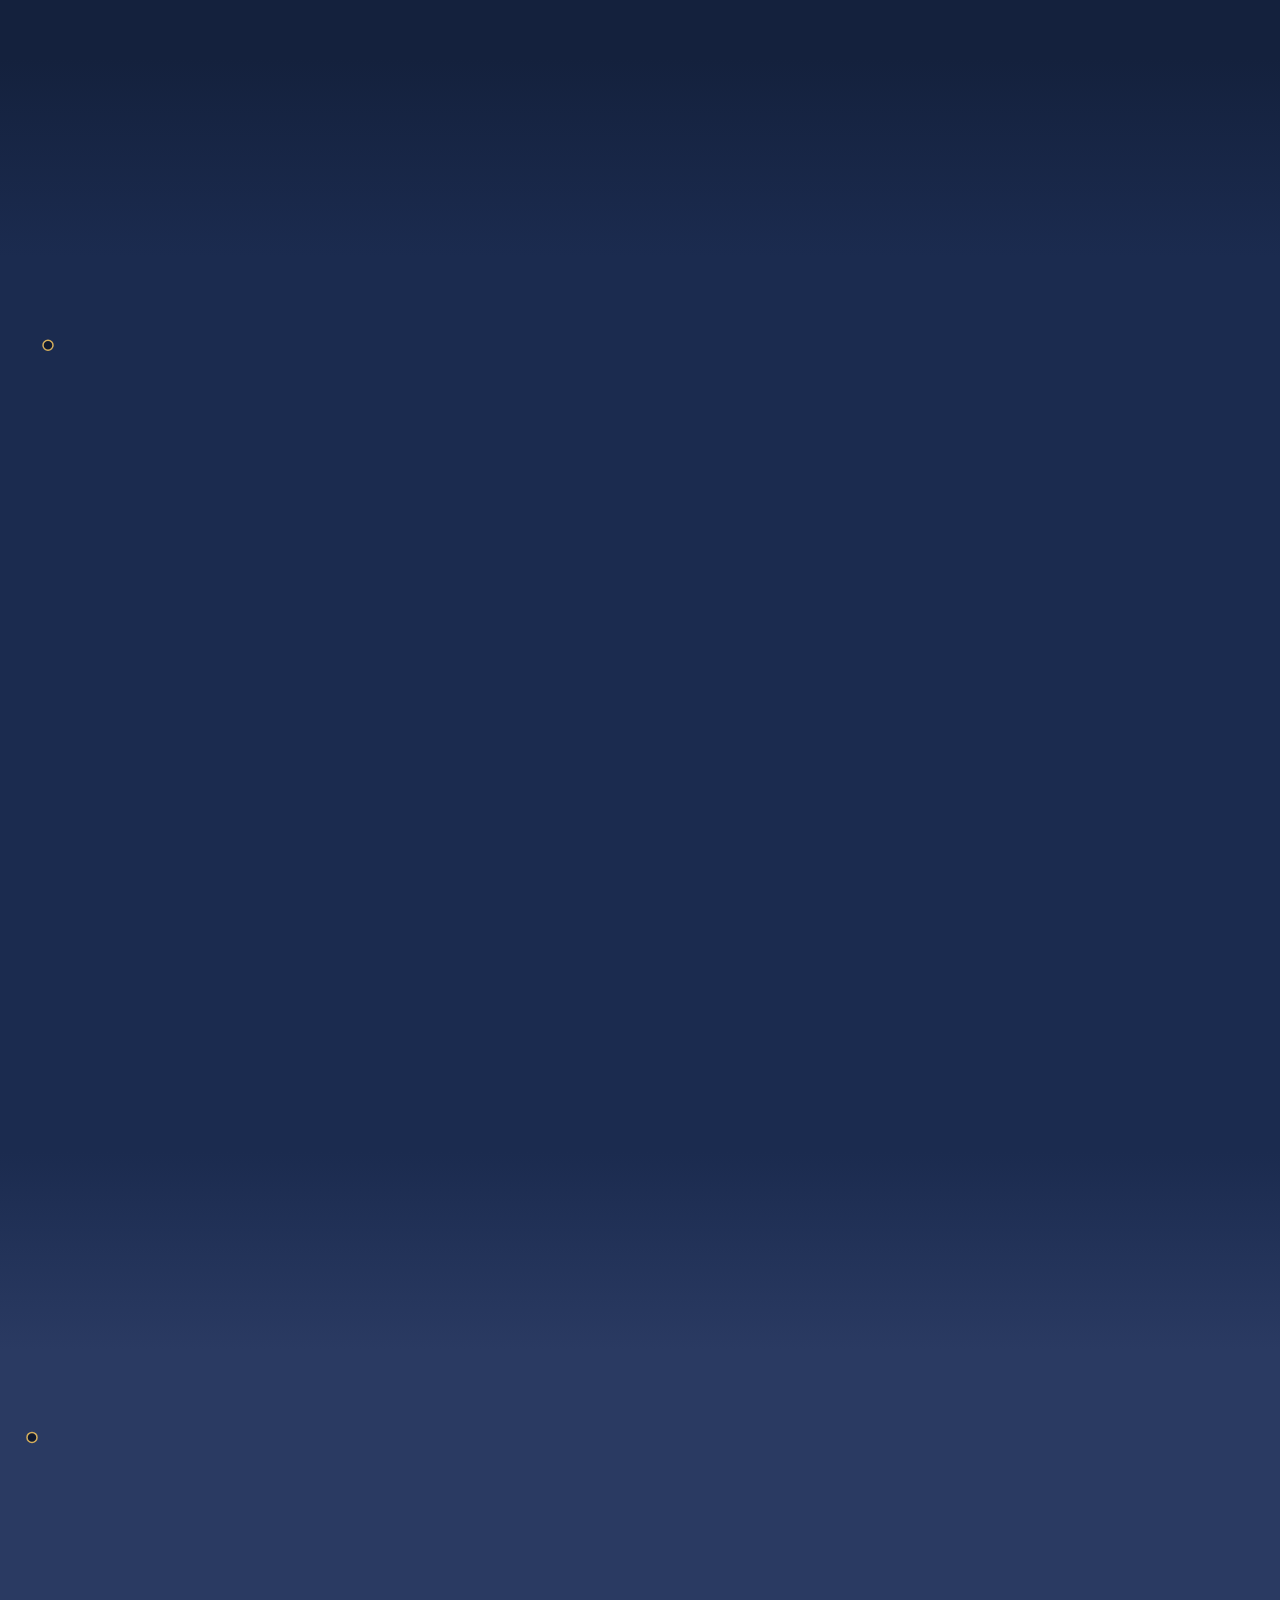
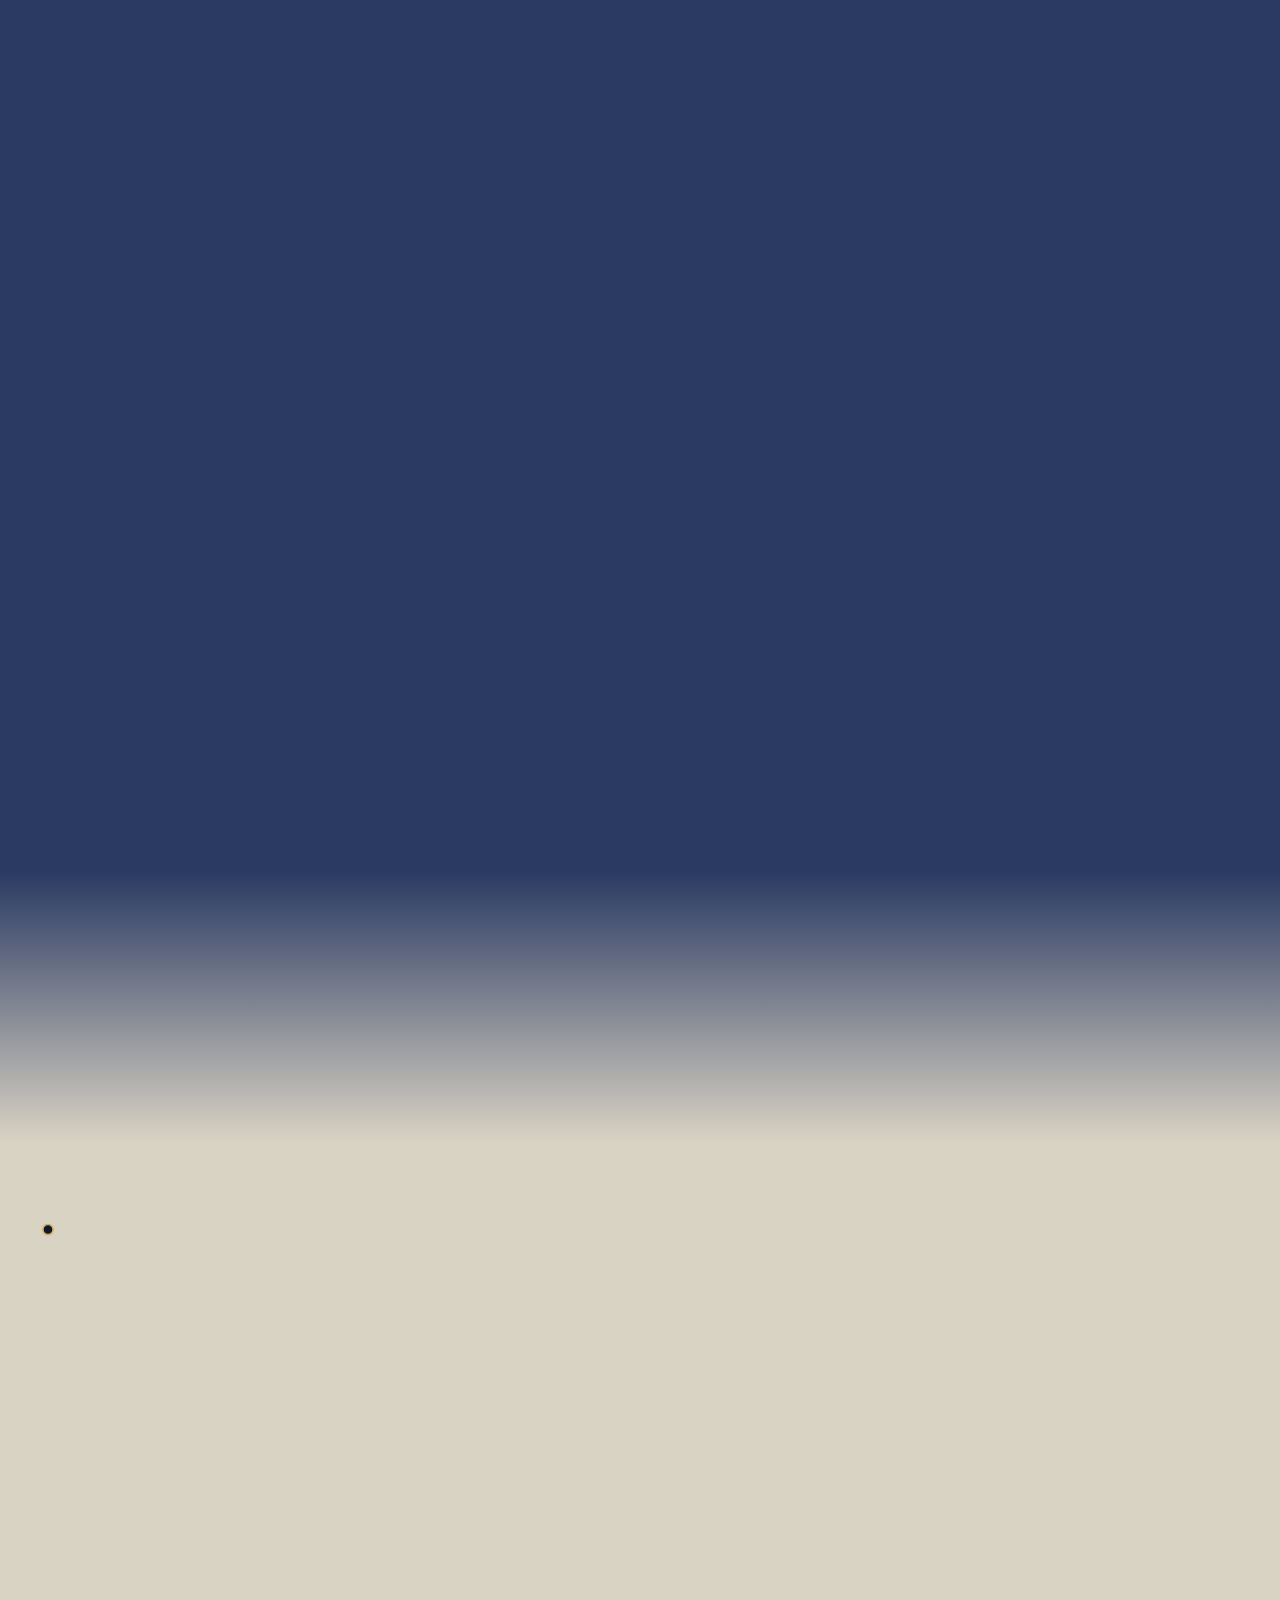
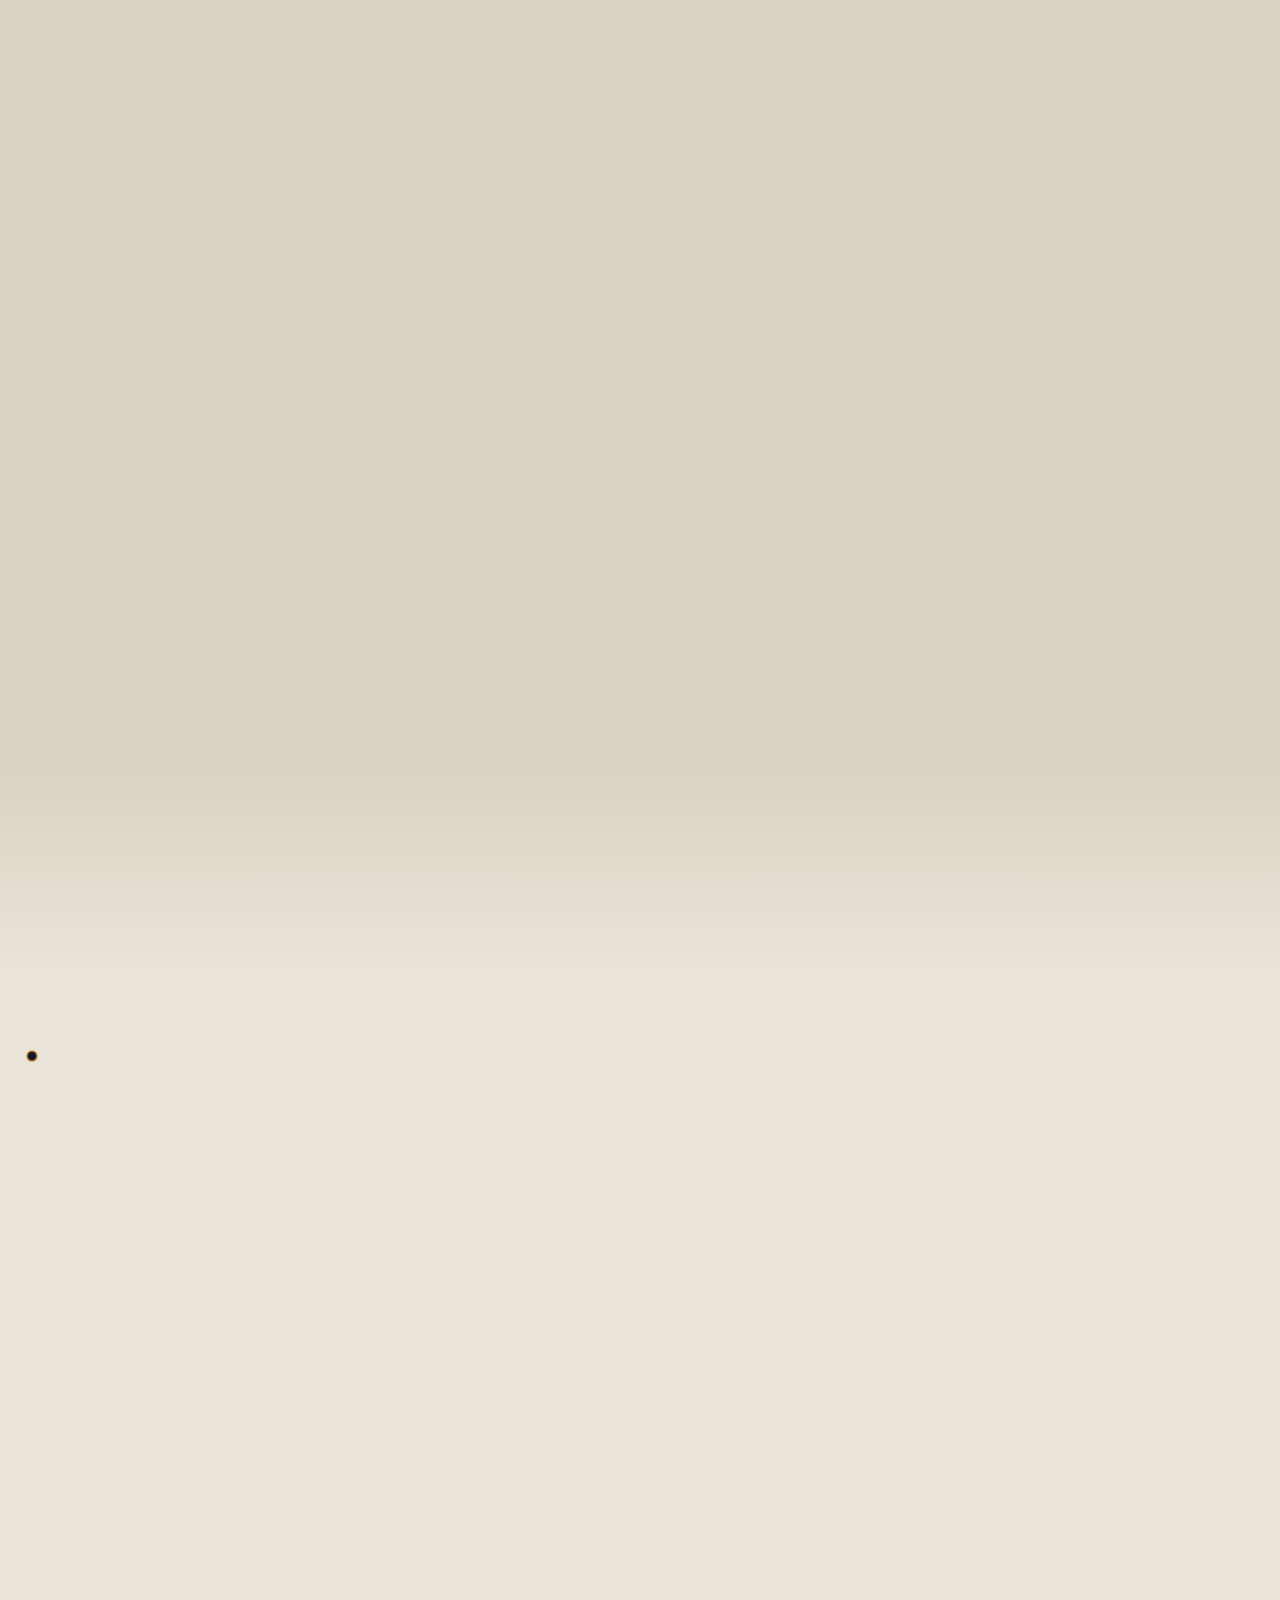
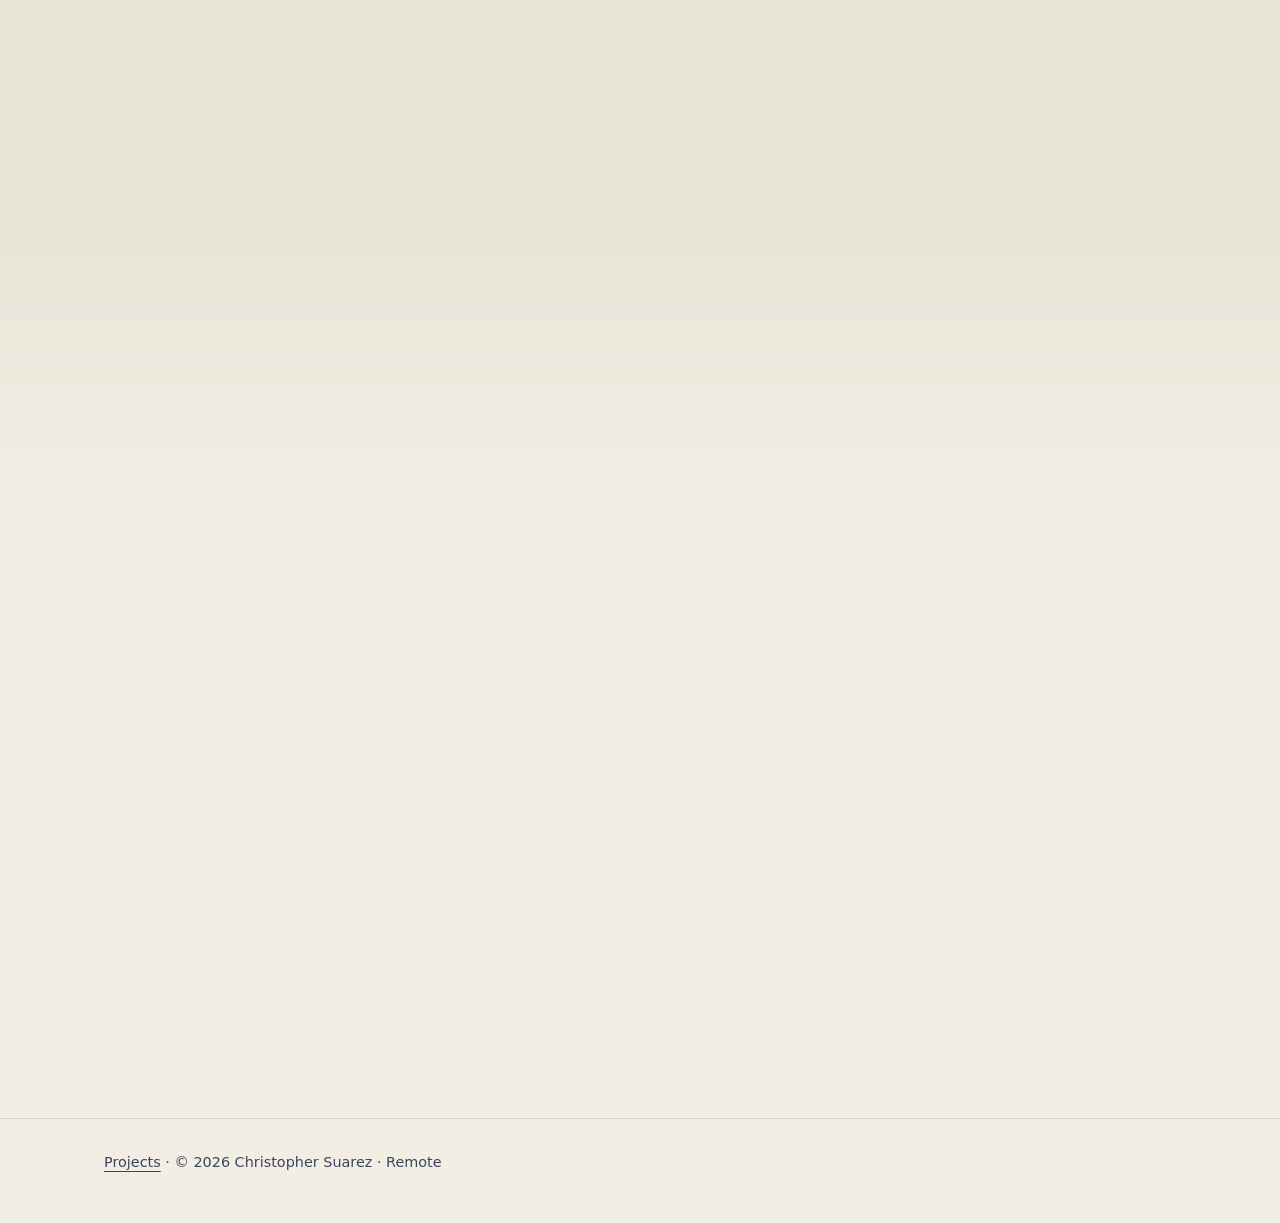
==== commit fc6fc0a8: "Add Projects page: 16 personal labs in three chapters, linked from the story Co-Authored-By: Claude " ====
--- a/index.html
+++ b/index.html
@@ -146,6 +146,7 @@
       <li class="reveal" style="--d:.08s"><h3>Windows forensics investigation</h3><p>Traced a compromise with Event Viewer and CMD: the timeline, the account, the malicious activity.</p></li>
       <li class="reveal" style="--d:.16s"><h3>EDR evaluation</h3><p>Compared three EDR products against business needs with risk-control mapping and recommended the best fit.</p></li>
     </ul>
+    <p class="buttons reveal"><a class="btn navy" href="/projects">See all 16 labs →</a></p>
     <p class="note reveal">At home I run a segmented network: a Zyxel USG FLEX 50H firewall and a Cisco CBS350 managed switch, with VLANs and VPN.</p>
     <p class="note reveal">Next up: CompTIA Security+, Network+ and A+, Cisco CCNA, and Microsoft Azure and AWS certifications.</p>
   </div>
@@ -190,6 +191,6 @@
   </div>
 </section>
 </main>
-<footer><div class="wrap">© 2026 Christopher Suarez · Remote</div></footer>
+<footer><div class="wrap"><a href="/projects">Projects</a> · © 2026 Christopher Suarez · Remote</div></footer>
 </body>
 </html>
--- a/styles.css
+++ b/styles.css
@@ -49,7 +49,7 @@
 .chapter[data-step="4"]{--from:#D9D3C4;--to:#E9E4D8;--fg:#14213D;--muted:#3B4560;--accent:#6F4F0E;--rule:rgba(20,33,61,.25);--card:rgba(255,255,255,.5)}
 .chapter{color:var(--fg)}
 .split{display:grid;gap:2.5rem 5rem}
-@media(min-width:60rem){.split{grid-template-columns:5fr 6fr;align-items:start}.head{position:sticky;top:6rem}}
+@media(min-width:60rem){.split{grid-template-columns:5fr 6fr;align-items:start}.split .head{position:sticky;top:6rem}}
 .num{font:400 clamp(4rem,9vw,7rem)/1 var(--serif);color:var(--accent);margin:0 0 .5rem;opacity:.9}
 .facts{list-style:none;padding:0;margin:0;max-width:38rem}
 .facts li{border-top:1px solid var(--rule);padding:.75rem 0}
@@ -61,6 +61,8 @@
 .labs li{background:var(--card);border:1px solid var(--rule);border-radius:6px;padding:1.4rem}
 .labs h3{margin-bottom:.6rem}
 .labs p{margin:0;color:var(--muted);font-size:.97rem}
+.labs .when{font-size:.75rem;letter-spacing:.12em;text-transform:uppercase;color:var(--accent);margin:0 0 .5rem}
+footer a{color:inherit}
 .note{max-width:44rem;margin:0 0 1rem;color:var(--muted)}
 .builds{display:grid;grid-template-columns:repeat(auto-fit,minmax(18rem,1fr));gap:2rem 4rem;margin-top:4rem}
 .builds article{border-top:2px solid var(--gold)}
@@ -140,3 +142,4 @@
   .sky{position:absolute;inset:0 auto auto 0;height:100svh}
   .btn,.rail span{transition:none}.btn:hover{transform:none}
 }
+.fork .extra{margin:1rem 0 0;color:var(--muted)}
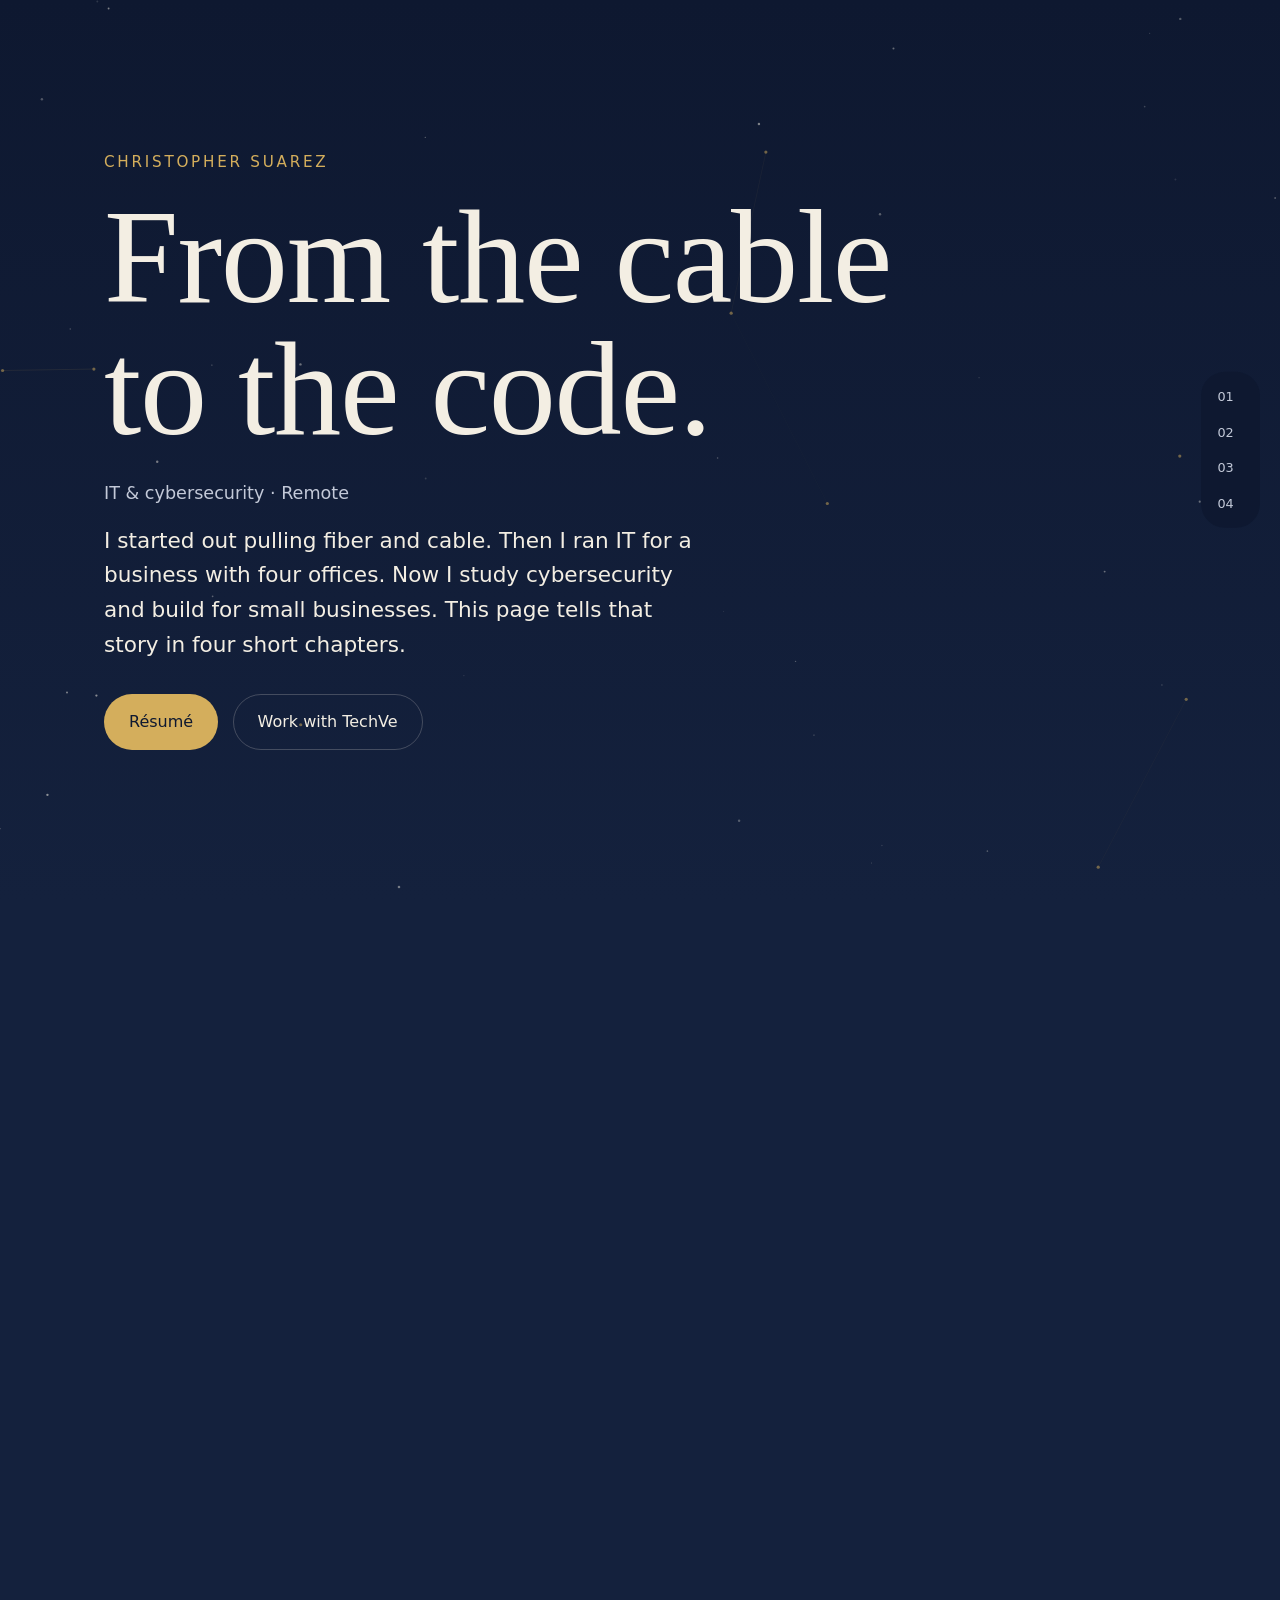
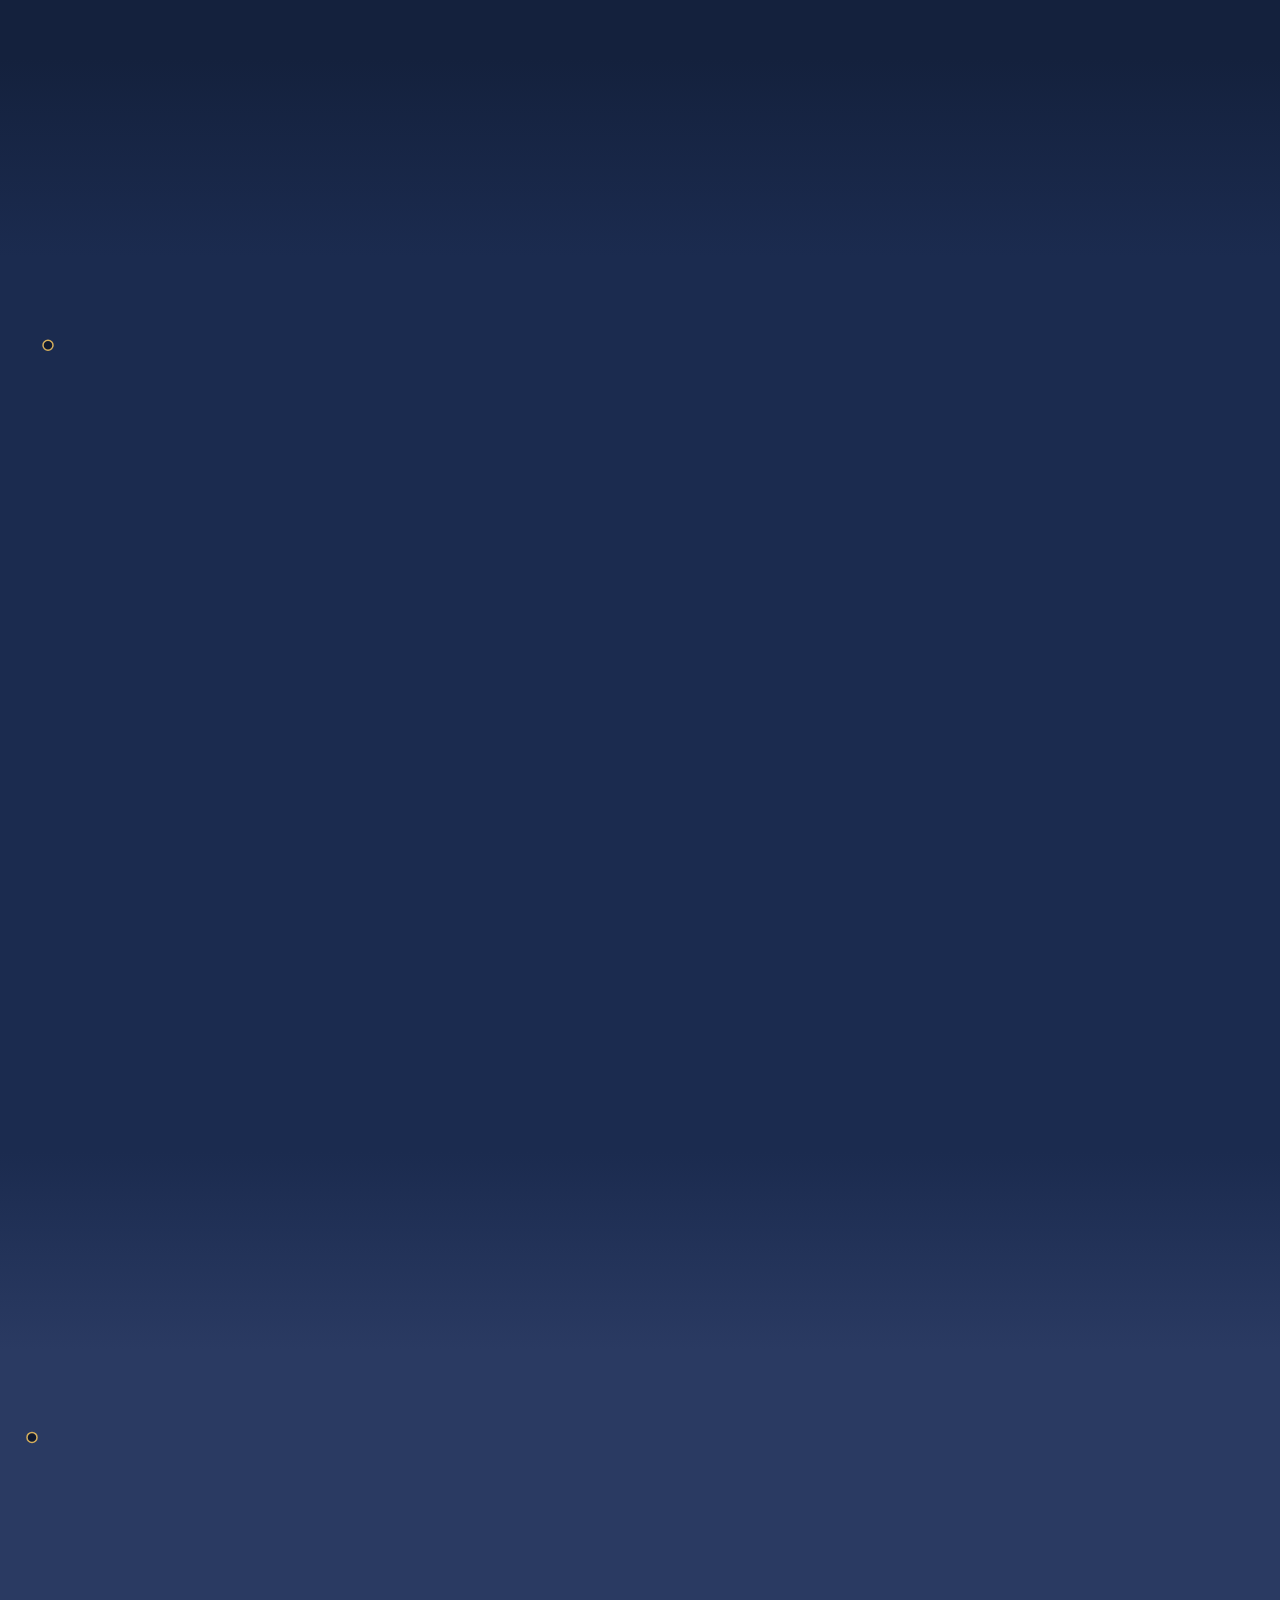
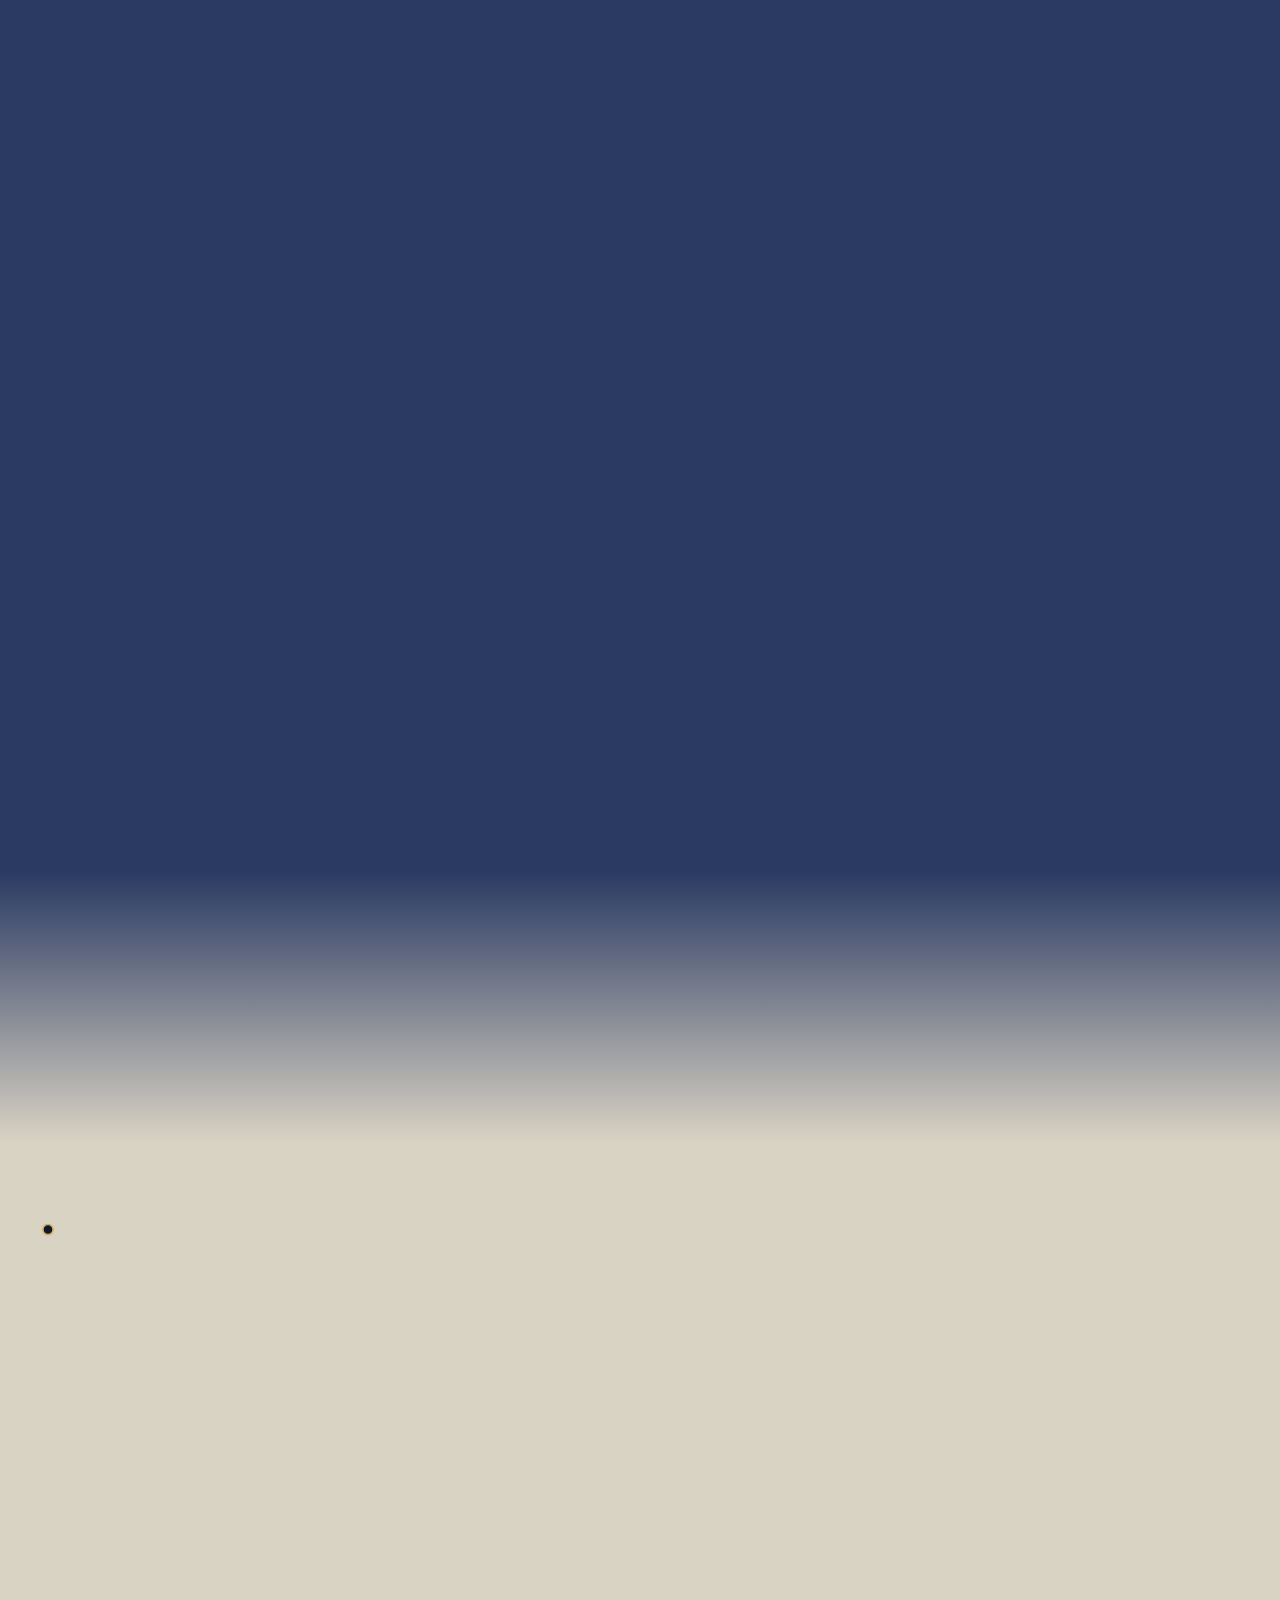
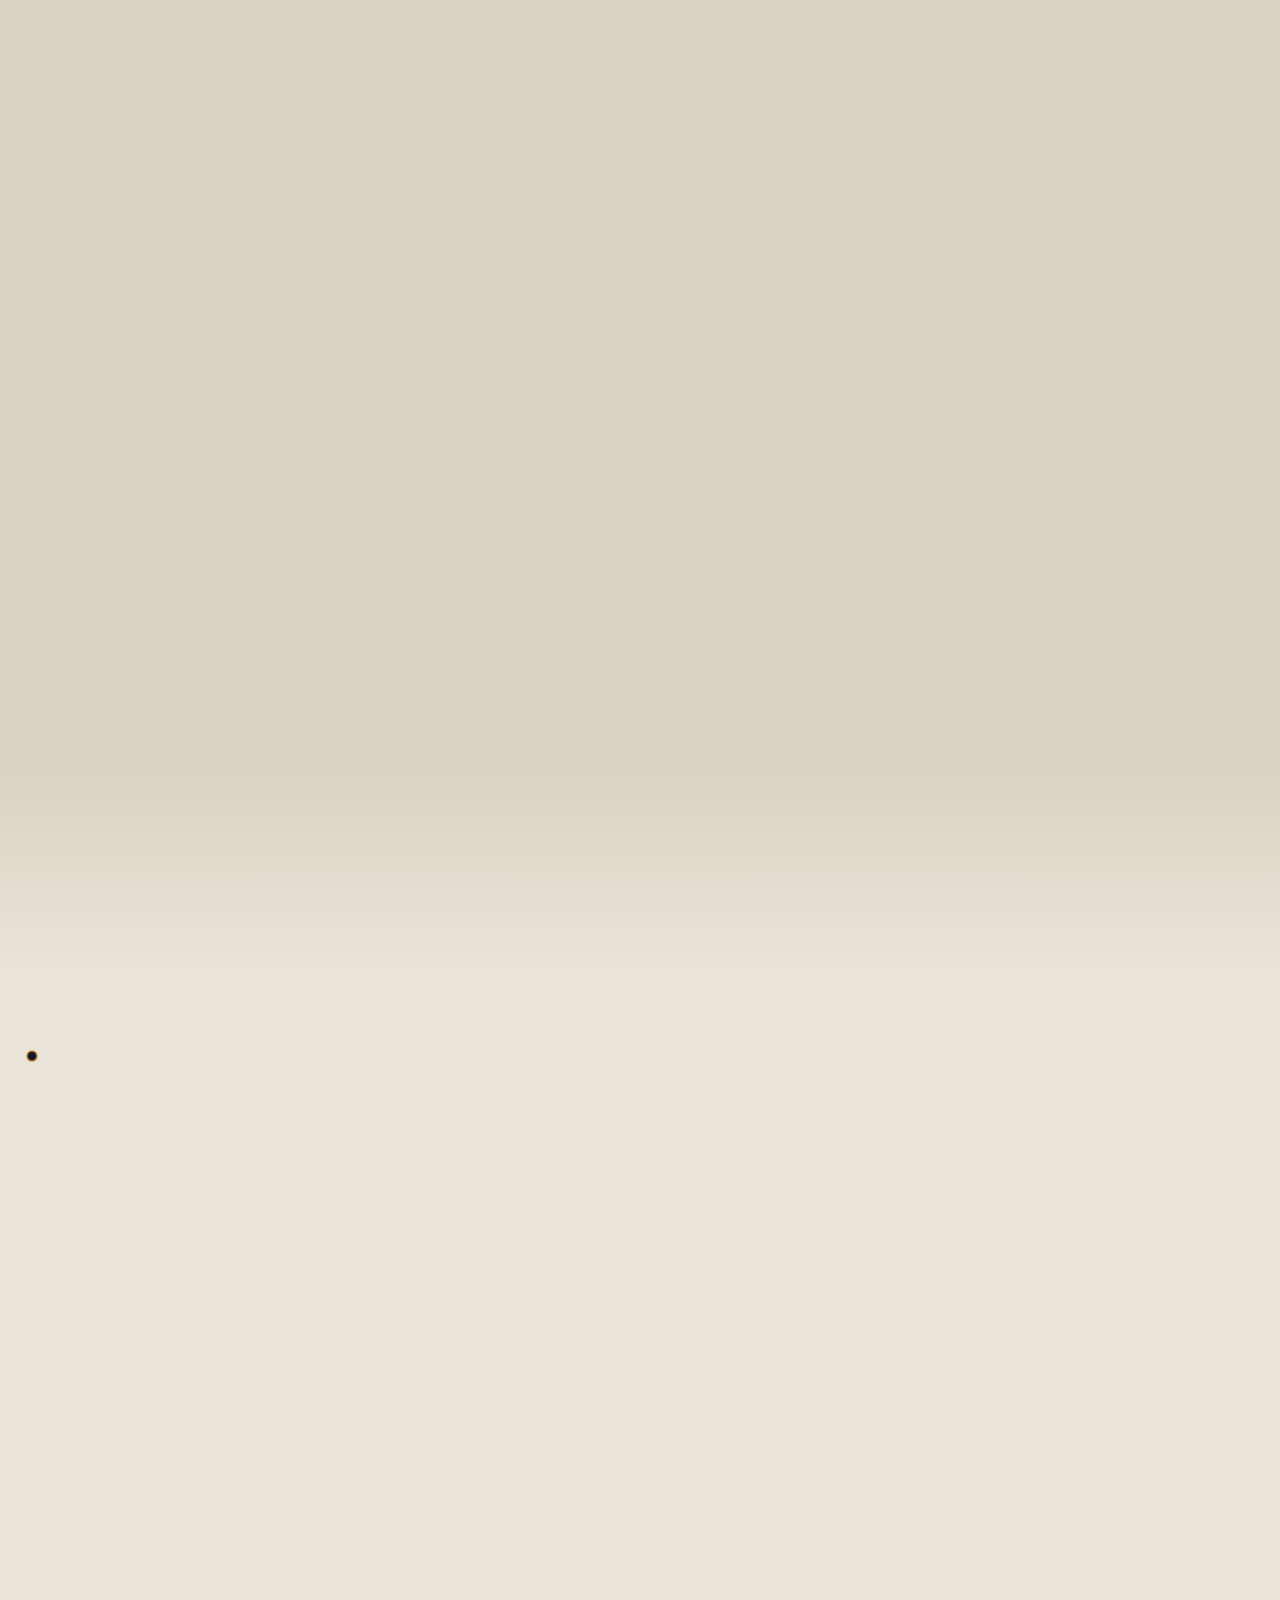
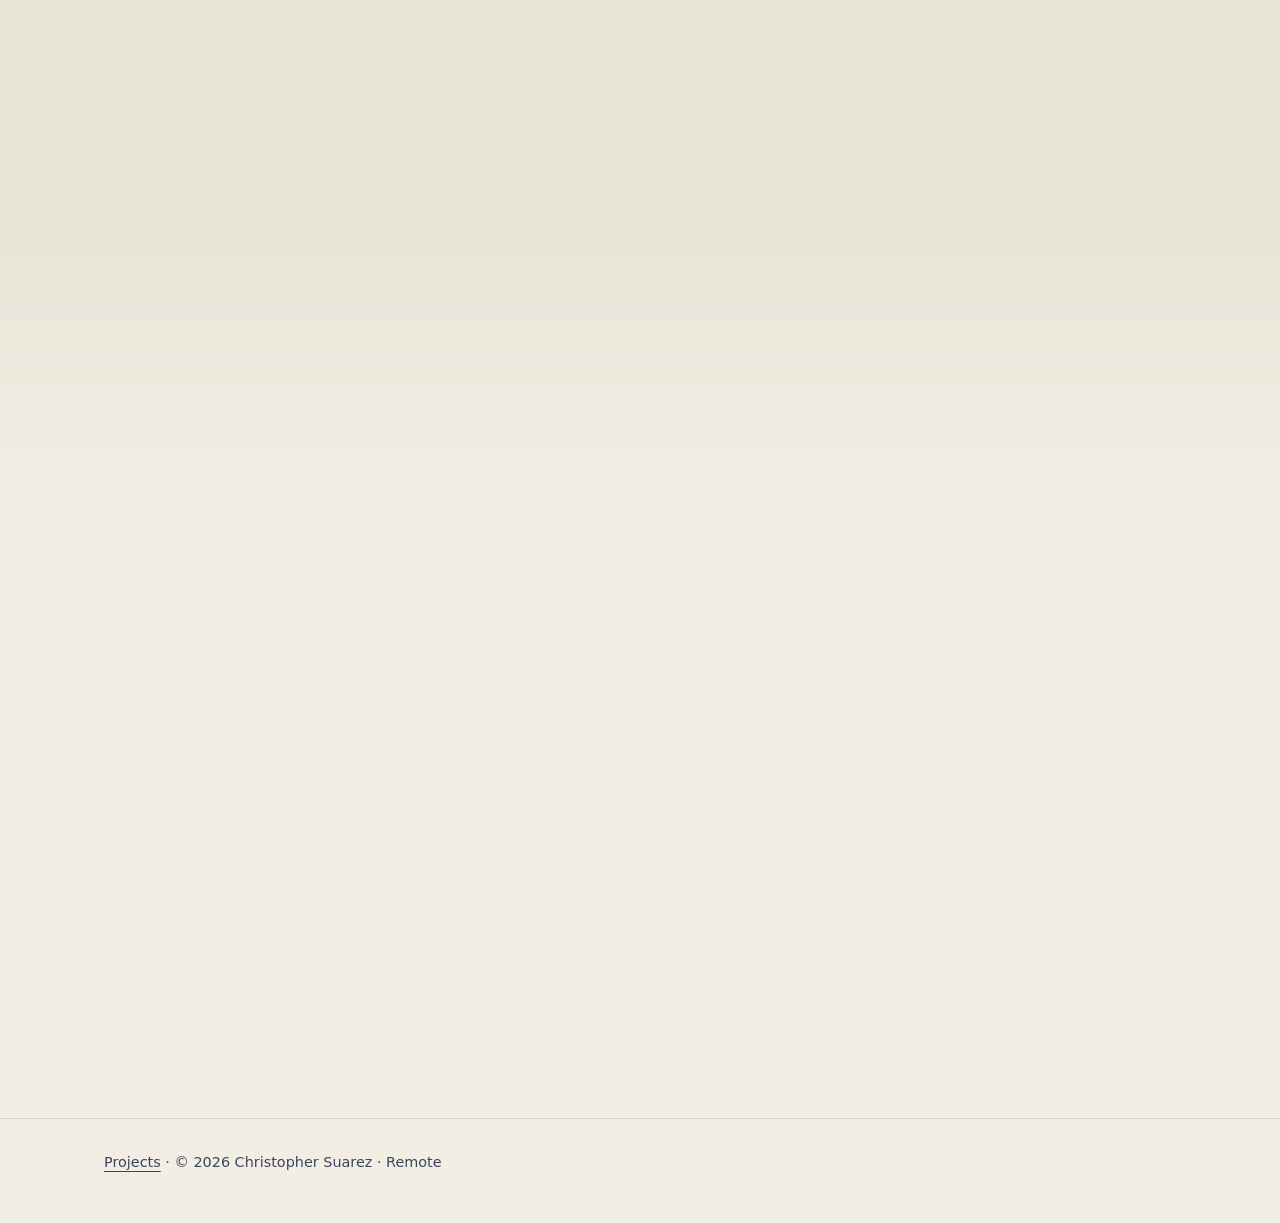
==== commit 78015824: "Update next certifications: MD-102, then SC-300 and AZ-104 Co-Authored-By: Claude Opus 5.5 <noreply@" ====
--- a/index.html
+++ b/index.html
@@ -148,7 +148,7 @@
     </ul>
     <p class="buttons reveal"><a class="btn navy" href="/projects">See all 16 labs →</a></p>
     <p class="note reveal">At home I run a segmented network: a Zyxel USG FLEX 50H firewall and a Cisco CBS350 managed switch, with VLANs and VPN.</p>
-    <p class="note reveal">Next up: CompTIA Security+, Network+ and A+, Cisco CCNA, and Microsoft Azure and AWS certifications.</p>
+    <p class="note reveal">Next up: Microsoft 365 Endpoint Administrator (MD-102), then Identity and Access Administrator (SC-300) and Azure Administrator (AZ-104).</p>
   </div>
 </section>
 
